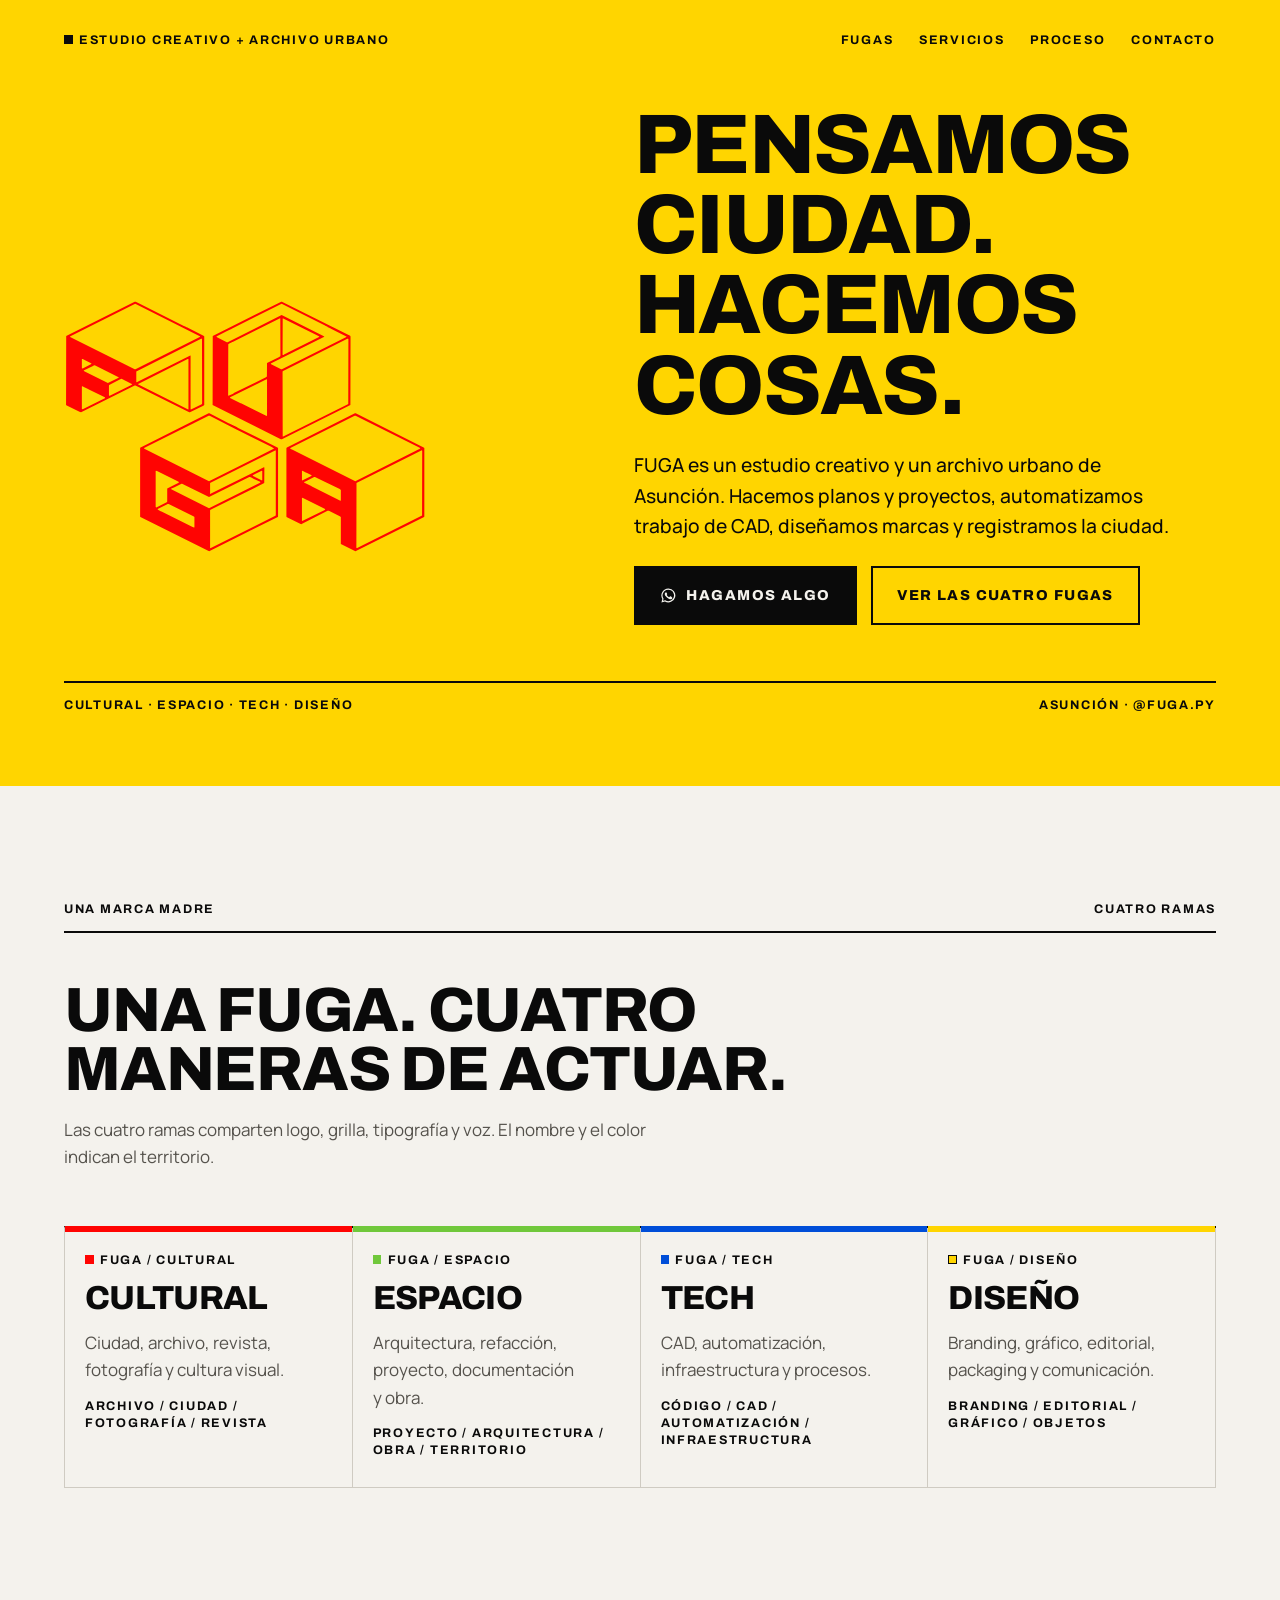
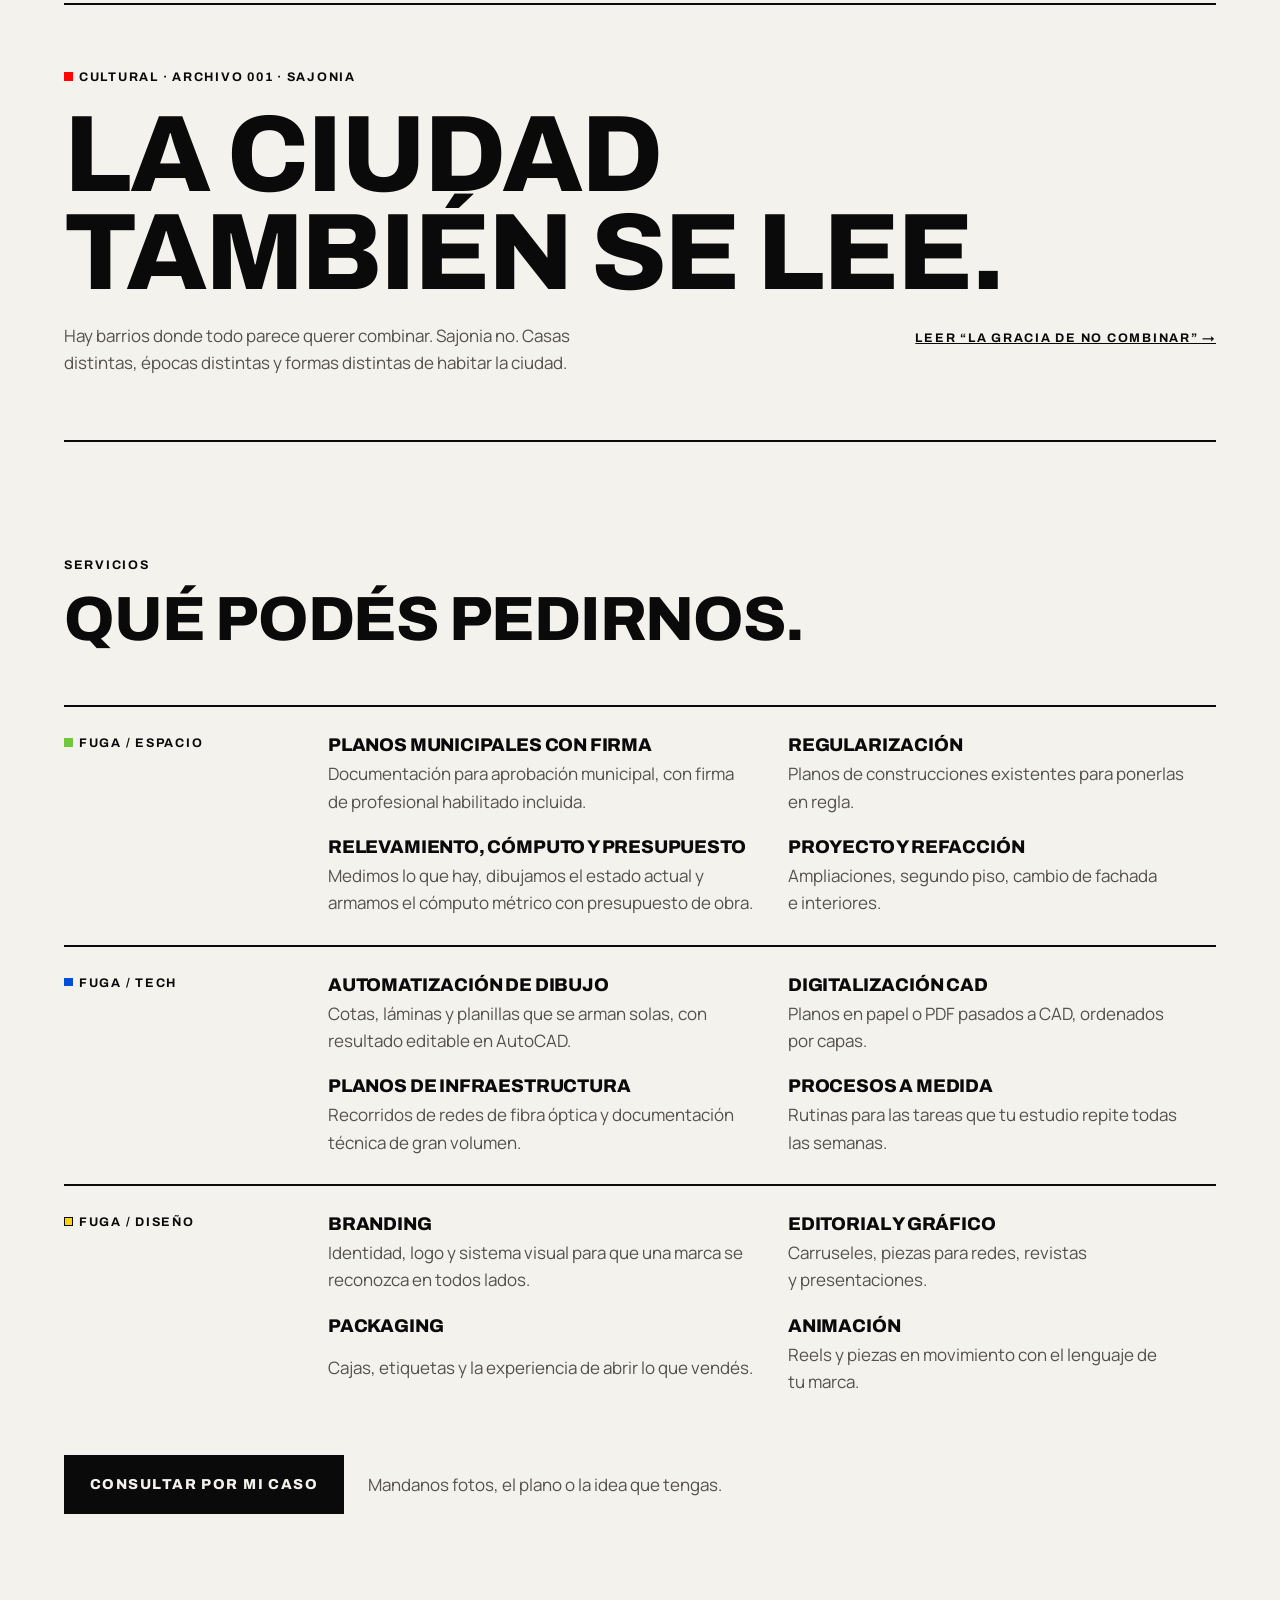
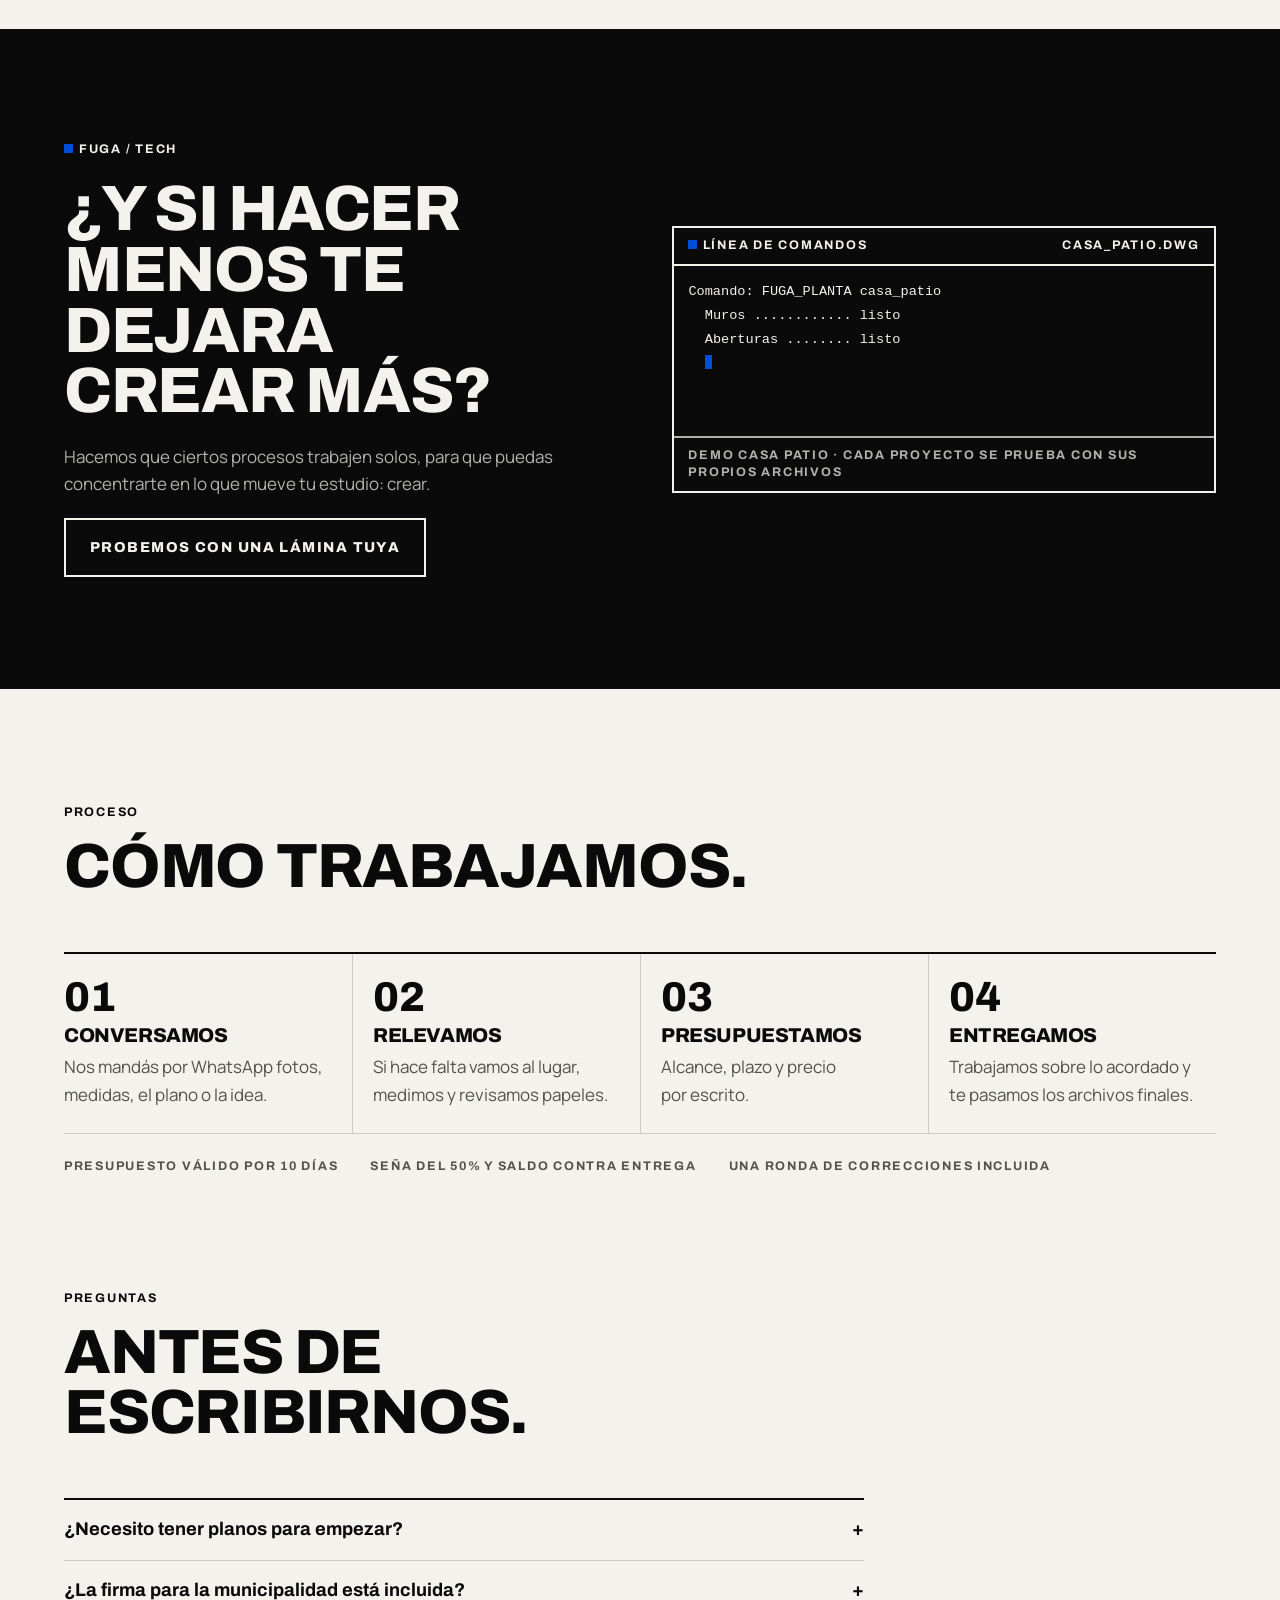
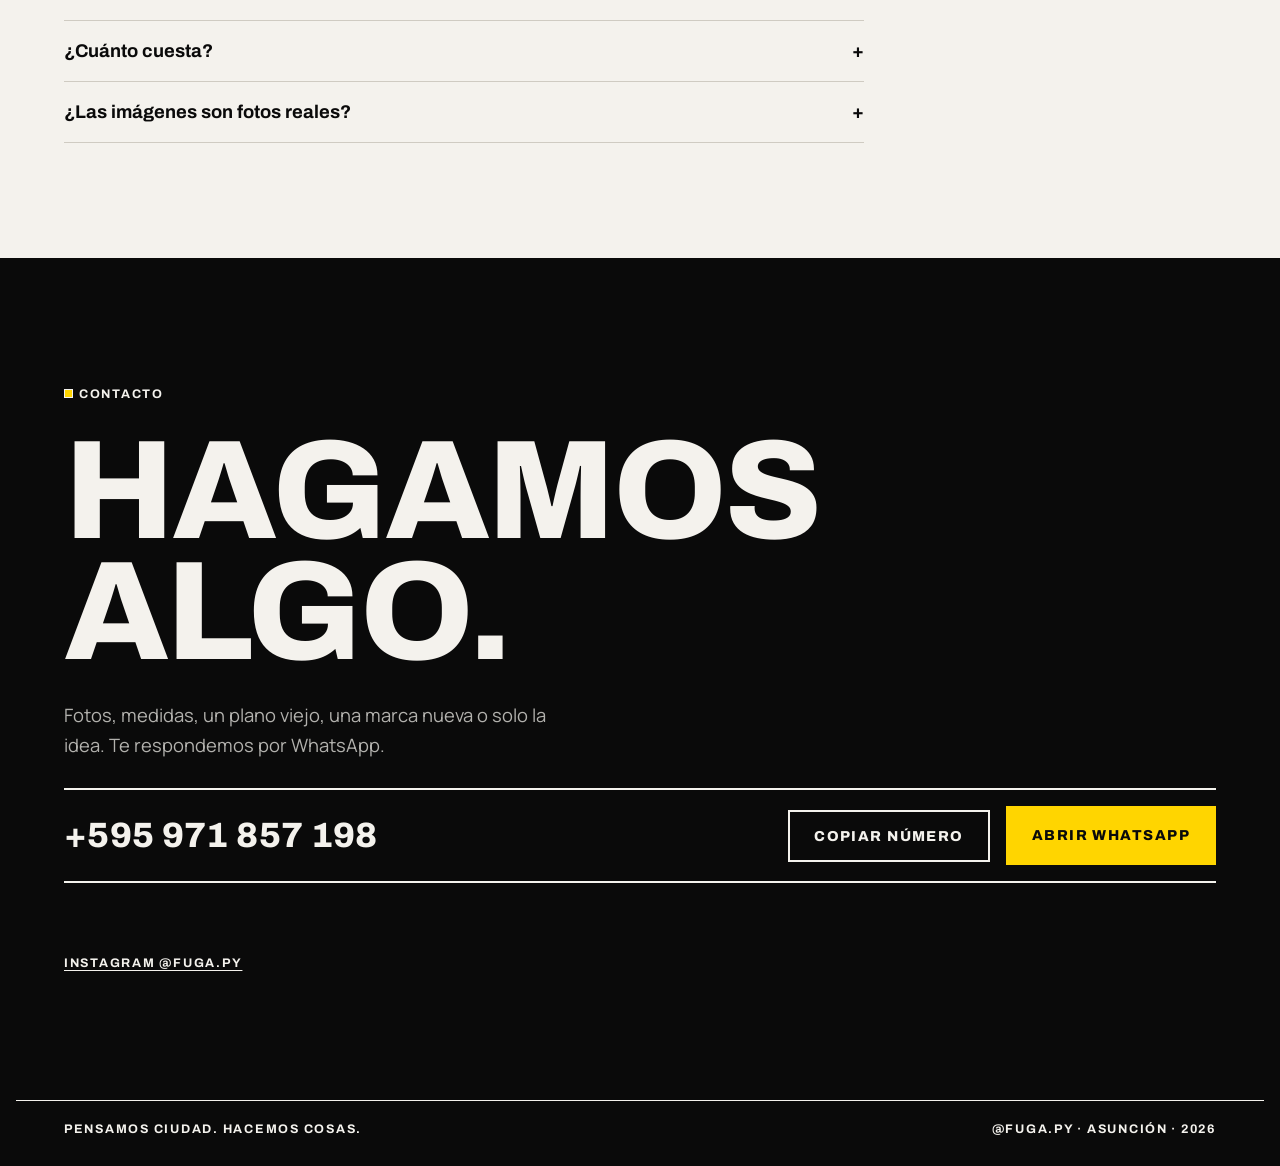
==== index.html @ 74e512c2 "Publicar sitio de FUGA" ====
<!doctype html>
<html lang="es">
<head>
<meta charset="utf-8">
<meta name="viewport" content="width=device-width, initial-scale=1, viewport-fit=cover">
<title>FUGA</title>
<meta name="description" content="FUGA, estudio creativo y archivo urbano de Asunción. Pensamos ciudad. Hacemos cosas.">
<meta name="theme-color" content="#FFD500">
<link rel="preconnect" href="https://fonts.googleapis.com">
<link rel="preconnect" href="https://fonts.gstatic.com" crossorigin>
<link rel="stylesheet" href="https://fonts.googleapis.com/css2?family=Archivo:wght@500;700;800&family=Manrope:wght@400;600;700&display=swap">
<style>
html,body{margin:0}img{max-width:100%}[hidden]{display:none!important}
/* Sistema FUGA (mini manual sep 2026): papel y tinta sostienen la grilla, amarillo firma la marca madre,
   los cuatro colores de rama quedan para códigos, barras y etiquetas chicas. Títulos Archivo ExtraBold, cuerpo Manrope. */
:root {
  --paper: #F4F2ED;
  --ink: #0A0A0A;
  --bg: var(--paper);
  --fg: var(--ink);
  --muted: #55524C;
  --line: #CFCBC2;
  --yellow: #FFD500;   /* firma marca madre */
  --red: #FF0402;      /* CULTURAL */
  --green: #70C83B;    /* ESPACIO */
  --blue: #004ED8;     /* TECH */
  --on-yellow: #0A0A0A;

  --f-title: "Archivo", "Arial Black", "Helvetica Neue", Arial, sans-serif;
  --f-body: "Manrope", system-ui, -apple-system, "Segoe UI", sans-serif;

  --gutter: clamp(1.25rem, 4vw, 3rem);
  --max: 78rem;
}
@media (prefers-color-scheme: dark) {
  :root:not([data-theme="light"]) { --bg: #0A0A0A; --fg: #F4F2ED; --muted: #A9A59D; --line: #2B2A27; color-scheme: dark; }
}
:root[data-theme="dark"] { --bg: #0A0A0A; --fg: #F4F2ED; --muted: #A9A59D; --line: #2B2A27; color-scheme: dark; }

* { box-sizing: border-box; }
html { scroll-behavior: smooth; -webkit-text-size-adjust: 100%; }
@media (prefers-reduced-motion: reduce) { html { scroll-behavior: auto; } }
body {
  background: var(--bg); color: var(--fg);
  font-family: var(--f-body); font-size: 1.0625rem; line-height: 1.6;
  -webkit-font-smoothing: antialiased; touch-action: manipulation;
  -webkit-tap-highlight-color: transparent; overflow-x: hidden;
}
a { color: inherit; }
h1, h2, h3 {
  margin: 0; font-family: var(--f-title); font-weight: 800; text-transform: uppercase;
  letter-spacing: -.02em; line-height: .95; text-wrap: balance;
}
p { margin: 0; text-wrap: pretty; }
:focus-visible { outline: 2px solid currentColor; outline-offset: 3px; }
[id] { scroll-margin-top: 1.5rem; }

.wrap { width: 100%; max-width: var(--max); margin-inline: auto; padding-inline: var(--gutter); }
.label {
  font-family: var(--f-title); font-weight: 700; font-size: .78rem; line-height: 1.35;
  letter-spacing: .14em; text-transform: uppercase;
}
.sq { display: inline-block; width: .7em; height: .7em; margin-right: .5em; vertical-align: .02em; }
.sq--red { background: var(--red); } .sq--green { background: var(--green); }
.sq--blue { background: var(--blue); } .sq--yellow { background: var(--yellow); box-shadow: inset 0 0 0 1px currentColor; }
.sq--ink { background: currentColor; }

.skip { position: absolute; left: var(--gutter); top: -4rem; z-index: 50; background: var(--ink); color: var(--paper); padding: .6rem 1rem; text-decoration: none; }
.skip:focus { top: calc(env(safe-area-inset-top, 0px) + .5rem); }

.btn {
  display: inline-flex; align-items: center; justify-content: center; gap: .6rem;
  font-family: var(--f-title); font-weight: 800; font-size: .9rem; letter-spacing: .1em; text-transform: uppercase;
  text-decoration: none; padding: 1rem 1.5rem; min-height: 3rem; border: 2px solid currentColor; cursor: pointer;
  transition: background-color .15s ease, color .15s ease, border-color .15s ease, transform .15s ease;
}
.btn:active { transform: translateY(1px); }
.btn-ink { background: var(--ink); color: var(--paper); border-color: var(--ink); }
.btn-ink:hover { background: transparent; color: var(--ink); }
.btn-solid { background: var(--fg); color: var(--bg); border-color: var(--fg); }
.btn-solid:hover { background: transparent; color: var(--fg); }
.btn-line { background: transparent; color: inherit; }
.btn-line:hover { background: var(--ink); color: var(--paper); border-color: var(--ink); }
.btn svg { width: 1.05rem; height: 1.05rem; flex: none; }

/* ---------- Portada: firma de marca madre ---------- */
.hero { background: var(--yellow); color: var(--on-yellow); }
.hero .wrap { padding-block: clamp(1.25rem, 3vw, 2rem) clamp(2.5rem, 6vw, 4.5rem); display: grid; gap: clamp(2rem, 5vw, 3.5rem); }
.hero-top { display: flex; justify-content: space-between; align-items: flex-start; gap: 1.5rem; flex-wrap: wrap; }
.hero-top nav ul { display: flex; gap: 1.6rem; list-style: none; margin: 0; padding: 0; flex-wrap: wrap; }
.hero-top nav a { text-decoration: none; }
.hero-top nav a:hover { text-decoration: underline; text-underline-offset: .3em; text-decoration-thickness: 2px; }
.hero-grid { display: grid; grid-template-columns: minmax(0, 1fr) minmax(0, 1.15fr); gap: clamp(2rem, 5vw, 4rem); align-items: end; }
@media (max-width: 820px) { .hero-grid { grid-template-columns: minmax(0, 1fr); } }
.logo { box-sizing: content-box; width: clamp(200px, 32vw, 420px); max-width: calc(100% - 2 * clamp(36px, 5.6vw, 74px)); height: auto; display: block; padding: clamp(36px, 5.6vw, 74px); margin: calc(-1 * clamp(36px, 5.6vw, 74px)) 0 0 calc(-1 * clamp(36px, 5.6vw, 74px)); }
.logo path { fill: var(--red); stroke: var(--red); stroke-width: 0; }
.hero-copy { display: grid; gap: 1.5rem; min-width: 0; }
.hero h1 { font-size: clamp(2.6rem, 6.6vw, 5.6rem); }
.hero .lead { font-size: clamp(1.05rem, 1.5vw, 1.2rem); max-width: 34rem; font-weight: 500; }
.ctas { display: flex; flex-wrap: wrap; gap: .9rem; }
.hero-foot { display: flex; flex-wrap: wrap; justify-content: space-between; gap: .5rem 2rem; border-top: 2px solid var(--on-yellow); padding-top: .9rem; }

@media (prefers-reduced-motion: no-preference) {
  .logo path {
    fill: transparent; stroke-width: 2.4; stroke-dasharray: 1600; stroke-dashoffset: 1600;
    animation: trazo 1.3s cubic-bezier(.6,.1,.3,1) .15s forwards, relleno .45s ease 1.25s forwards;
  }
  .logo path:nth-child(2) { animation-delay: .3s, 1.4s; }
  .logo path:nth-child(3) { animation-delay: .45s, 1.55s; }
  .logo path:nth-child(4) { animation-delay: .6s, 1.7s; }
  @keyframes trazo { to { stroke-dashoffset: 0; } }
  @keyframes relleno { to { fill: var(--red); stroke-width: 0; } }
}

/* ---------- Secciones ---------- */
.section { padding-block: clamp(4rem, 9vw, 7.5rem); }
.head { display: grid; gap: 1rem; margin-bottom: clamp(2rem, 5vw, 3.5rem); max-width: 48rem; }
.head h2 { font-size: clamp(2.1rem, 5vw, 3.9rem); }
.head p { color: var(--muted); max-width: 38rem; }
.cabecera { display: flex; justify-content: space-between; gap: 1rem; flex-wrap: wrap; border-bottom: 2px solid var(--fg); padding-bottom: .8rem; margin-bottom: clamp(2rem, 5vw, 3rem); }

/* Cuatro fugas */
.fugas { display: grid; grid-template-columns: repeat(4, minmax(0, 1fr)); border-top: 2px solid var(--fg); border-left: 1px solid var(--line); }
@media (max-width: 980px) { .fugas { grid-template-columns: repeat(2, minmax(0, 1fr)); } }
@media (max-width: 560px) { .fugas { grid-template-columns: minmax(0, 1fr); } }
.fuga { position: relative; display: grid; gap: .9rem; align-content: start; padding: 1.5rem 1.25rem 1.75rem; border-right: 1px solid var(--line); border-bottom: 1px solid var(--line); min-width: 0; }
.fuga::before { content: ""; position: absolute; left: 0; right: 0; top: -2px; height: 6px; background: var(--c); }
.fuga h3 { font-size: clamp(1.6rem, 2.6vw, 2.1rem); }
.fuga p { color: var(--muted); }
.fuga .tags { color: var(--fg); }
.fuga--cultural { --c: var(--red); } .fuga--espacio { --c: var(--green); }
.fuga--tech { --c: var(--blue); } .fuga--diseno { --c: var(--yellow); }
.fuga a { font-weight: 700; text-underline-offset: .25em; }

/* Frase de archivo */
.frase { border-top: 2px solid var(--fg); border-bottom: 2px solid var(--fg); padding-block: clamp(2.5rem, 6vw, 4rem); display: grid; gap: 1.25rem; }
.frase h2 { font-size: clamp(2.6rem, 8.5vw, 7.5rem); line-height: .9; }
.frase-pie { display: flex; flex-wrap: wrap; justify-content: space-between; gap: .75rem 2rem; align-items: baseline; }
.frase-pie p { color: var(--muted); max-width: 34rem; }

/* Servicios */
.grupo { display: grid; grid-template-columns: minmax(0, 14rem) minmax(0, 1fr); gap: 1rem 2.5rem; padding-block: 1.75rem; border-top: 2px solid var(--fg); }
.grupo:last-of-type { border-bottom: 2px solid var(--fg); }
@media (max-width: 760px) { .grupo { grid-template-columns: minmax(0, 1fr); } }
.grupo ul { list-style: none; margin: 0; padding: 0; display: grid; grid-template-columns: repeat(2, minmax(0, 1fr)); gap: 1.4rem 2rem; }
@media (max-width: 760px) { .grupo ul { grid-template-columns: minmax(0, 1fr); } }
.grupo li { display: grid; gap: .3rem; min-width: 0; }
.grupo h3 { font-size: 1.15rem; letter-spacing: -.01em; line-height: 1.1; }
.grupo li p { color: var(--muted); }
.after { display: flex; flex-wrap: wrap; gap: 1rem 1.5rem; align-items: center; margin-top: 2rem; }
.after p { color: var(--muted); }

/* Bloque invertido (TECH y contacto): tinta sobre papel se invierte */
.invert { background: var(--fg); color: var(--bg); }
.invert .muted { color: color-mix(in srgb, var(--bg) 72%, var(--fg)); }
.tech .wrap { display: grid; grid-template-columns: minmax(0, 1fr) minmax(0, 1fr); gap: clamp(2rem, 5vw, 4rem); align-items: center; padding-block: clamp(4rem, 9vw, 7rem); }
@media (max-width: 860px) { .tech .wrap { grid-template-columns: minmax(0, 1fr); } }
.tech-copy { display: grid; gap: 1.3rem; min-width: 0; }
.tech h2 { font-size: clamp(2.2rem, 5vw, 4rem); }
.tech .btn-line:hover { background: var(--bg); color: var(--fg); border-color: var(--bg); }
.consola { border: 2px solid currentColor; font-family: ui-monospace, "Cascadia Mono", Consolas, Menlo, monospace; font-size: .85rem; line-height: 1.75; min-width: 0; }
.consola-bar { display: flex; justify-content: space-between; gap: 1rem; padding: .6rem .9rem; border-bottom: 2px solid currentColor; }
.consola-bar .sq { margin-right: .45em; }
.consola pre { margin: 0; padding: .9rem .9rem 1.2rem; font: inherit; white-space: pre-wrap; word-break: break-word; min-height: 12.5em; }
.consola .sel { background: var(--blue); color: #FFFFFF; padding-inline: .2em; }
.consola .nota { padding: .6rem .9rem; border-top: 2px solid currentColor; }
.cursor { display: inline-block; width: .55em; height: 1.05em; background: var(--blue); vertical-align: -.18em; animation: parpadeo 1s steps(1) infinite; }
@keyframes parpadeo { 50% { opacity: 0; } }
@media (prefers-reduced-motion: reduce) { .cursor { animation: none; } }

/* Proceso */
.pasos { list-style: none; margin: 0; padding: 0; display: grid; grid-template-columns: repeat(4, minmax(0, 1fr)); border-top: 2px solid var(--fg); }
@media (max-width: 860px) { .pasos { grid-template-columns: minmax(0, 1fr); } }
.paso { display: grid; gap: .5rem; align-content: start; padding: 1.4rem 1.25rem 1.6rem 0; min-width: 0; border-bottom: 1px solid var(--line); }
@media (min-width: 861px) { .paso + .paso { padding-left: 1.25rem; border-left: 1px solid var(--line); } }
.paso .num { font-family: var(--f-title); font-weight: 800; font-size: 2.6rem; line-height: 1; font-variant-numeric: tabular-nums; }
.paso h3 { font-size: 1.25rem; }
.paso p { color: var(--muted); }
.condiciones { display: flex; flex-wrap: wrap; gap: .6rem 2rem; margin-top: 1.5rem; color: var(--muted); }

/* Preguntas */
.faq { display: grid; max-width: 50rem; border-top: 2px solid var(--fg); }
.faq details { border-bottom: 1px solid var(--line); }
.faq summary {
  list-style: none; cursor: pointer; display: flex; justify-content: space-between; gap: 1rem; align-items: baseline;
  padding-block: 1.15rem; font-family: var(--f-title); font-weight: 700; font-size: 1.15rem; line-height: 1.25;
}
.faq summary::-webkit-details-marker { display: none; }
.faq summary::after { content: "+"; font-weight: 800; transition: transform .15s ease; }
.faq details[open] summary::after { transform: rotate(45deg); }
.faq details p { color: var(--muted); padding-bottom: 1.25rem; max-width: 42rem; }

/* Contacto */
.contacto .wrap { display: grid; gap: 1.75rem; padding-block: clamp(4.5rem, 10vw, 8rem); }
.contacto h2 { font-size: clamp(3.2rem, 11vw, 9rem); line-height: .86; }
.contacto .lead { max-width: 32rem; font-size: 1.15rem; }
.numero { display: flex; flex-wrap: wrap; align-items: center; gap: 1rem; border-top: 2px solid currentColor; border-bottom: 2px solid currentColor; padding-block: 1rem; }
.numero output { font-family: var(--f-title); font-weight: 800; font-size: clamp(1.4rem, 3.6vw, 2.2rem); letter-spacing: .01em; margin-right: auto; user-select: all; -webkit-user-select: all; font-variant-numeric: tabular-nums; }
.contacto .btn-line:hover { background: var(--bg); color: var(--fg); border-color: var(--bg); }
.btn-yellow { background: var(--yellow); color: var(--ink); border-color: var(--yellow); }
.btn-yellow:hover { background: var(--bg); color: var(--fg); border-color: var(--bg); }
.contacto-links { display: flex; flex-wrap: wrap; gap: .5rem 2rem; }
.contacto-links a { text-underline-offset: .25em; }
.copiado { min-height: 1.3em; }

footer .wrap { display: flex; flex-wrap: wrap; justify-content: space-between; gap: .5rem 2rem; padding-block: 1.25rem 1.75rem; border-top: 1px solid currentColor; }
footer { background: var(--fg); color: var(--bg); }

/* Movimiento ligado al scroll, solo donde existe */
@supports (animation-timeline: view()) {
  @media (prefers-reduced-motion: no-preference) {
    .fuga::before { transform-origin: left center; animation: barra linear both; animation-timeline: view(); animation-range: entry 20% cover 40%; }
    @keyframes barra { from { transform: scaleX(.15); } to { transform: scaleX(1); } }
  }
}
</style>
<!-- Metricool -->
<script>function loadScript(a){var b=document.getElementsByTagName("head")[0],c=document.createElement("script");c.type="text/javascript",c.src="https://tracker.metricool.com/resources/be.js",c.onreadystatechange=a,c.onload=a,b.appendChild(c)}loadScript(function(){beTracker.t({hash:"297fc79aa0368515f846dc2a5093c358"})});</script>
</head>
<body>
<a class="skip" href="#main">Saltar al contenido</a>

<header class="hero">
  <div class="wrap">
    <div class="hero-top">
      <span class="label"><span class="sq sq--ink"></span>Estudio creativo + archivo urbano</span>
      <nav aria-label="Secciones">
        <ul class="label">
          <li><a href="#fugas">Fugas</a></li>
          <li><a href="#servicios">Servicios</a></li>
          <li><a href="#proceso">Proceso</a></li>
          <li><a href="#contacto">Contacto</a></li>
        </ul>
      </nav>
    </div>
    <div class="hero-grid">
      <svg class="logo" viewBox="198 326 683 478" role="img" aria-label="FUGA">
        <path fill-rule="evenodd" d="M202.75 394.50 L202.50 524.25 L203.75 525.50 L228.75 537.75 L230.75 538.00 L331.75 487.75 L333.25 487.75 L434.50 538.00 L435.75 538.00 L461.00 525.75 L462.75 524.25 L462.75 395.50 L462.25 394.25 L430.00 378.00 L429.25 378.00 L426.00 376.00 L425.25 376.00 L333.75 330.00 L331.75 329.75 Z M232.25 489.50 L233.75 489.00 L236.50 490.75 L237.25 490.75 L238.50 491.75 L239.25 491.75 L240.50 492.75 L241.25 492.75 L242.50 493.75 L243.25 493.75 L244.50 494.75 L275.50 510.00 L276.00 511.00 L275.50 511.75 L234.75 532.00 L232.75 532.50 L232.25 532.00 Z M327.25 485.25 L325.50 486.75 L284.75 507.00 L284.00 507.00 L283.25 506.25 L283.25 487.75 L283.75 486.50 L304.50 475.75 L307.00 474.75 Z M235.50 459.25 L253.25 450.75 L254.50 449.75 L256.50 449.50 L300.50 471.75 L301.25 471.75 L301.75 472.50 L300.50 473.75 L281.25 483.00 L236.75 460.75 Z M232.25 455.25 L232.25 438.25 L232.75 437.75 L233.75 437.75 L250.50 446.25 L249.25 447.75 L233.75 455.75 Z M433.00 438.25 L433.00 532.25 L432.50 532.75 L337.75 485.50 L338.25 484.75 L431.50 437.75 L432.25 437.50 Z M458.50 399.75 L458.75 521.25 L458.00 522.75 L437.75 532.75 L437.00 532.50 L437.00 431.50 L436.50 431.00 L335.50 481.50 L334.75 481.00 L334.75 461.25 L456.75 399.75 Z M209.75 395.25 L332.75 333.75 L449.75 392.75 L454.50 394.75 L455.00 395.75 L454.25 396.50 L333.25 457.00 L331.75 457.00 L211.00 396.75 Z"/>
        <path fill-rule="evenodd" d="M607.75 329.75 L478.75 394.25 L478.50 524.50 L607.00 588.75 L609.00 589.00 L738.00 524.50 L738.25 395.50 L737.50 394.00 L609.00 329.75 Z M581.00 476.50 L581.00 544.25 L580.25 545.00 L532.00 521.00 L531.25 521.00 L512.25 511.50 L511.25 510.50 L511.50 510.00 L580.00 475.75 Z M733.75 399.50 L734.25 400.50 L734.00 522.00 L733.25 522.75 L611.50 583.50 L610.50 583.50 L610.25 461.25 L611.25 460.25 L732.25 399.75 Z M610.25 429.75 L610.50 361.25 L611.50 361.25 L679.75 395.25 L678.00 397.00 L619.50 426.00 L618.25 427.00 L617.50 427.00 L616.25 428.00 L615.50 428.00 L614.25 429.00 L613.50 429.00 L612.25 430.00 L610.75 430.25 Z M606.00 361.25 L606.25 432.25 L604.00 434.00 L581.00 445.50 L580.75 470.75 L579.00 472.00 L518.50 502.00 L517.25 503.00 L508.25 507.00 L507.75 506.50 L508.00 410.00 L511.50 407.75 L512.25 407.75 L513.50 406.75 L514.25 406.75 L515.50 405.75 L516.25 405.75 L605.50 361.00 Z M485.50 395.25 L508.50 383.75 L509.25 383.75 L510.50 382.75 L511.25 382.75 L512.50 381.75 L513.25 381.75 L514.50 380.75 L608.50 333.75 L690.25 374.75 L691.50 375.75 L692.25 375.75 L693.50 376.75 L694.25 376.75 L695.50 377.75 L696.25 377.75 L697.50 378.75 L698.25 378.75 L699.50 379.75 L700.25 379.75 L701.50 380.75 L729.50 394.75 L730.25 394.75 L730.75 395.50 L729.50 396.75 L609.00 457.00 L607.50 457.00 L588.75 447.50 L588.00 446.25 L688.00 396.50 L689.00 395.25 L608.50 355.00 L506.75 406.00 L505.25 406.00 L486.75 396.75 Z"/>
        <path fill-rule="evenodd" d="M471.00 540.00 L342.00 605.00 L342.00 734.75 L342.50 735.50 L472.00 799.75 L601.25 735.25 L601.75 734.25 L601.75 605.50 L600.50 604.25 L527.50 568.00 L526.25 567.00 L525.50 567.00 L524.25 566.00 L523.50 566.00 L522.25 565.00 L521.50 565.00 L520.25 564.00 L519.50 564.00 L518.25 563.00 L517.50 563.00 L516.25 562.00 L515.50 562.00 L514.25 561.00 L513.50 561.00 L512.25 560.00 L511.50 560.00 L510.25 559.00 L509.50 559.00 L472.50 540.00 Z M374.75 721.25 L376.00 720.00 L394.00 710.75 L395.75 710.75 L443.25 734.50 L444.25 735.50 L444.25 754.50 L443.75 755.25 L441.75 754.75 L382.25 725.00 L381.50 725.00 Z M568.50 669.75 L568.00 670.75 L471.75 718.75 L401.50 683.75 L400.25 682.50 L400.75 681.75 L405.75 679.75 L420.00 672.50 L421.00 672.50 L471.75 697.75 L547.50 659.75 L549.00 659.75 L553.25 661.75 L554.50 662.75 L568.00 669.00 Z M371.75 648.25 L373.75 648.75 L414.50 669.00 L415.00 669.75 L414.50 670.75 L393.00 681.50 L393.00 706.50 L392.00 707.50 L372.50 717.25 L371.25 716.25 L371.25 648.75 Z M572.00 648.50 L572.00 665.75 L571.50 666.50 L553.75 657.50 L555.00 656.00 L571.00 648.00 Z M597.50 610.00 L597.50 732.25 L596.75 733.00 L474.25 794.00 L473.75 793.50 L473.75 722.50 L474.50 721.75 L575.75 671.50 L576.00 642.00 L575.00 641.75 L475.50 691.25 L474.75 692.00 L473.75 691.50 L473.75 671.50 L474.50 670.75 L596.25 610.00 Z M349.00 606.50 L350.25 605.00 L471.00 544.50 L473.00 544.75 L521.50 569.50 L589.00 603.00 L594.25 606.25 L593.50 607.00 L471.75 667.75 Z"/>
        <path fill-rule="evenodd" d="M746.50 540.00 L618.50 604.25 L617.50 605.25 L617.50 734.75 L618.50 735.75 L645.25 748.75 L695.00 723.75 L697.50 723.75 L718.00 734.00 L720.00 735.50 L720.00 786.00 L747.50 799.75 L876.75 735.25 L877.25 734.25 L877.25 605.50 L876.00 604.25 L748.00 540.00 Z M646.75 699.50 L647.75 699.00 L689.50 720.00 L690.75 721.50 L647.25 743.00 L646.75 742.50 Z M650.50 669.75 L651.50 668.75 L652.25 668.75 L669.75 659.75 L671.25 659.75 L684.75 666.75 L718.00 682.75 L720.00 684.50 L720.00 704.25 L719.00 704.75 L665.50 678.00 L664.25 677.00 L651.50 671.00 Z M646.75 648.50 L647.75 648.00 L654.75 651.75 L655.50 651.75 L664.00 656.00 L665.25 657.50 L647.25 666.50 L646.75 665.50 Z M872.50 609.75 L873.25 610.50 L873.00 732.50 L750.75 793.75 L749.75 793.75 L749.25 793.25 L749.50 671.50 L750.25 670.75 Z M624.50 606.25 L625.75 605.00 L746.00 544.75 L747.75 544.50 L868.50 605.00 L869.75 606.50 L747.25 667.75 L632.75 610.75 L630.00 609.00 L624.75 606.75 Z"/>
      </svg>
      <div class="hero-copy">
        <h1>Pensamos ciudad. Hacemos cosas.</h1>
        <p class="lead">FUGA es un estudio creativo y un archivo urbano de Asunción. Hacemos planos y proyectos, automatizamos trabajo de CAD, diseñamos marcas y registramos la ciudad.</p>
        <div class="ctas">
          <a class="btn btn-ink" href="https://wa.me/595971857198?text=Hola%2C%20vi%20la%20web%20de%20FUGA.%20Les%20cuento%20lo%20que%20necesito%3A%20" target="_blank" rel="noopener">
            <svg viewBox="0 0 24 24" aria-hidden="true" fill="currentColor"><path d="M12 2a10 10 0 0 0-8.6 15.1L2 22l5-1.3A10 10 0 1 0 12 2Zm0 18.2c-1.6 0-3.1-.4-4.4-1.2l-.3-.2-3 .8.8-2.9-.2-.3A8.2 8.2 0 1 1 12 20.2Zm4.5-6.1c-.2-.1-1.5-.7-1.7-.8-.2-.1-.4-.1-.6.1l-.8 1c-.1.2-.3.2-.5.1a6.7 6.7 0 0 1-3.3-2.9c-.2-.4.2-.4.7-1.3.1-.2 0-.3 0-.4l-.8-1.8c-.2-.5-.4-.4-.6-.4h-.5a1 1 0 0 0-.7.3 3 3 0 0 0-.9 2.2 5.2 5.2 0 0 0 1.1 2.7 11.9 11.9 0 0 0 4.6 4c1.7.7 2.4.8 3.2.7.5-.1 1.5-.6 1.8-1.2.2-.6.2-1.1.1-1.2l-.5-.2Z"/></svg>
            Hagamos algo
          </a>
          <a class="btn btn-line" href="#fugas">Ver las cuatro fugas</a>
        </div>
      </div>
    </div>
    <div class="hero-foot label">
      <span>Cultural · Espacio · Tech · Diseño</span>
      <span translate="no">Asunción · @fuga.py</span>
    </div>
  </div>
</header>

<main id="main">

  <section class="section" id="fugas" aria-labelledby="fugas-titulo">
    <div class="wrap">
      <div class="cabecera label"><span>Una marca madre</span><span>Cuatro ramas</span></div>
      <div class="head">
        <h2 id="fugas-titulo">Una FUGA. Cuatro maneras de actuar.</h2>
        <p>Las cuatro ramas comparten logo, grilla, tipografía y voz. El nombre y el color indican el territorio.</p>
      </div>
      <div class="fugas">
        <article class="fuga fuga--cultural">
          <span class="label"><span class="sq sq--red"></span>FUGA / Cultural</span>
          <h3>Cultural</h3>
          <p>Ciudad, archivo, revista, fotografía y cultura visual.</p>
          <p class="label tags">Archivo / ciudad / fotografía / revista</p>
        </article>
        <article class="fuga fuga--espacio">
          <span class="label"><span class="sq sq--green"></span>FUGA / Espacio</span>
          <h3>Espacio</h3>
          <p>Arquitectura, refacción, proyecto, documentación y obra.</p>
          <p class="label tags">Proyecto / arquitectura / obra / territorio</p>
        </article>
        <article class="fuga fuga--tech">
          <span class="label"><span class="sq sq--blue"></span>FUGA / Tech</span>
          <h3>Tech</h3>
          <p>CAD, automatización, infraestructura y procesos.</p>
          <p class="label tags">Código / CAD / automatización / infraestructura</p>
        </article>
        <article class="fuga fuga--diseno">
          <span class="label"><span class="sq sq--yellow"></span>FUGA / Diseño</span>
          <h3>Diseño</h3>
          <p>Branding, gráfico, editorial, packaging y comunicación.</p>
          <p class="label tags">Branding / editorial / gráfico / objetos</p>
        </article>
      </div>
    </div>
  </section>

  <section class="section" aria-labelledby="frase-titulo" style="padding-top:0">
    <div class="wrap">
      <div class="frase">
        <span class="label"><span class="sq sq--red"></span>Cultural · Archivo 001 · Sajonia</span>
        <h2 id="frase-titulo">La ciudad también se lee.</h2>
        <div class="frase-pie">
          <p>Hay barrios donde todo parece querer combinar. Sajonia no. Casas distintas, épocas distintas y formas distintas de habitar la ciudad.</p>
          <a class="label" href="https://www.instagram.com/fuga.py/p/Ddm16hVieO5/" target="_blank" rel="noopener">Leer “La gracia de no combinar” →</a>
        </div>
      </div>
    </div>
  </section>

  <section class="section" id="servicios" aria-labelledby="servicios-titulo" style="padding-top:0">
    <div class="wrap">
      <div class="head">
        <span class="label">Servicios</span>
        <h2 id="servicios-titulo">Qué podés pedirnos.</h2>
      </div>

      <div class="grupo">
        <span class="label"><span class="sq sq--green"></span>FUGA / Espacio</span>
        <ul>
          <li><h3>Planos municipales con firma</h3><p>Documentación para aprobación municipal, con firma de profesional habilitado incluida.</p></li>
          <li><h3>Regularización</h3><p>Planos de construcciones existentes para ponerlas en regla.</p></li>
          <li><h3>Relevamiento, cómputo y presupuesto</h3><p>Medimos lo que hay, dibujamos el estado actual y armamos el cómputo métrico con presupuesto de obra.</p></li>
          <li><h3>Proyecto y refacción</h3><p>Ampliaciones, segundo piso, cambio de fachada e interiores.</p></li>
        </ul>
      </div>

      <div class="grupo">
        <span class="label"><span class="sq sq--blue"></span>FUGA / Tech</span>
        <ul>
          <li><h3>Automatización de dibujo</h3><p>Cotas, láminas y planillas que se arman solas, con resultado editable en AutoCAD.</p></li>
          <li><h3>Digitalización CAD</h3><p>Planos en papel o PDF pasados a CAD, ordenados por capas.</p></li>
          <li><h3>Planos de infraestructura</h3><p>Recorridos de redes de fibra óptica y documentación técnica de gran volumen.</p></li>
          <li><h3>Procesos a medida</h3><p>Rutinas para las tareas que tu estudio repite todas las semanas.</p></li>
        </ul>
      </div>

      <div class="grupo">
        <span class="label"><span class="sq sq--yellow"></span>FUGA / Diseño</span>
        <ul>
          <li><h3>Branding</h3><p>Identidad, logo y sistema visual para que una marca se reconozca en todos lados.</p></li>
          <li><h3>Editorial y gráfico</h3><p>Carruseles, piezas para redes, revistas y presentaciones.</p></li>
          <li><h3>Packaging</h3><p>Cajas, etiquetas y la experiencia de abrir lo que vendés.</p></li>
          <li><h3>Animación</h3><p>Reels y piezas en movimiento con el lenguaje de tu marca.</p></li>
        </ul>
      </div>

      <div class="after">
        <a class="btn btn-solid" href="https://wa.me/595971857198?text=Hola%2C%20vi%20los%20servicios%20de%20FUGA.%20Quiero%20consultar%20por%20" target="_blank" rel="noopener">Consultar por mi caso</a>
        <p>Mandanos fotos, el plano o la idea que tengas.</p>
      </div>
    </div>
  </section>

  <section class="tech invert" aria-labelledby="tech-titulo">
    <div class="wrap">
      <div class="tech-copy">
        <span class="label"><span class="sq sq--blue"></span>FUGA / Tech</span>
        <h2 id="tech-titulo">¿Y si hacer menos te dejara crear más?</h2>
        <p class="muted">Hacemos que ciertos procesos trabajen solos, para que puedas concentrarte en lo que mueve tu estudio: crear.</p>
        <div class="ctas">
          <a class="btn btn-line" href="https://wa.me/595971857198?text=Hola%2C%20vi%20FUGA%20Tech.%20Quiero%20probar%20la%20automatizaci%C3%B3n%20con%20un%20plano%20de%20mi%20estudio." target="_blank" rel="noopener">Probemos con una lámina tuya</a>
        </div>
      </div>
      <div class="consola" role="img" aria-label="Línea de comandos de CAD generando la planta de la demo Casa Patio">
        <div class="consola-bar label"><span><span class="sq sq--blue"></span>Línea de comandos</span><span>casa_patio.dwg</span></div>
<pre id="consola-texto">Comando: FUGA_PLANTA casa_patio
  Muros ............ listo
  Aberturas ........ listo
  Equipamiento ..... listo
  Cotas ............ listo
Comando: <span class="sel">LÁMINAS</span>
  Resultado editable en AutoCAD</pre>
        <p class="nota label muted">Demo Casa Patio · cada proyecto se prueba con sus propios archivos</p>
      </div>
    </div>
  </section>

  <section class="section" id="proceso" aria-labelledby="proceso-titulo">
    <div class="wrap">
      <div class="head">
        <span class="label">Proceso</span>
        <h2 id="proceso-titulo">Cómo trabajamos.</h2>
      </div>
      <ol class="pasos">
        <li class="paso"><span class="num">01</span><h3>Conversamos</h3><p>Nos mandás por WhatsApp fotos, medidas, el plano o la idea.</p></li>
        <li class="paso"><span class="num">02</span><h3>Relevamos</h3><p>Si hace falta vamos al lugar, medimos y revisamos papeles.</p></li>
        <li class="paso"><span class="num">03</span><h3>Presupuestamos</h3><p>Alcance, plazo y precio por escrito.</p></li>
        <li class="paso"><span class="num">04</span><h3>Entregamos</h3><p>Trabajamos sobre lo acordado y te pasamos los archivos finales.</p></li>
      </ol>
      <p class="condiciones label">
        <span>Presupuesto válido por 10 días</span>
        <span>Seña del 50% y saldo contra entrega</span>
        <span>Una ronda de correcciones incluida</span>
      </p>
    </div>
  </section>

  <section class="section" id="preguntas" aria-labelledby="preguntas-titulo" style="padding-top:0">
    <div class="wrap">
      <div class="head">
        <span class="label">Preguntas</span>
        <h2 id="preguntas-titulo">Antes de escribirnos.</h2>
      </div>
      <div class="faq">
        <details><summary>¿Necesito tener planos para empezar?</summary><p>No. Si no tenés planos, hacemos el relevamiento y dibujamos el estado actual.</p></details>
        <details><summary>¿La firma para la municipalidad está incluida?</summary><p>Sí. En la documentación municipal va incluida la firma de profesional habilitado.</p></details>
        <details><summary>¿Cuánto cuesta?</summary><p>Depende del alcance y del tamaño. Con fotos y medidas te pasamos un presupuesto por escrito.</p></details>
        <details><summary>¿Las imágenes son fotos reales?</summary><p>Cada imagen dice si es obra construida, proyecto en proceso o ejercicio conceptual. Lo generado o retocado con IA nunca se presenta como foto de obra.</p></details>
      </div>
    </div>
  </section>

  <section class="contacto invert" id="contacto" aria-labelledby="contacto-titulo">
    <div class="wrap">
      <span class="label"><span class="sq sq--yellow"></span>Contacto</span>
      <h2 id="contacto-titulo">Hagamos algo.</h2>
      <p class="lead muted">Fotos, medidas, un plano viejo, una marca nueva o solo la idea. Te respondemos por WhatsApp.</p>
      <div class="numero">
        <output id="numero" translate="no">+595 971 857 198</output>
        <button class="btn btn-line" type="button" id="copiar">Copiar número</button>
        <a class="btn btn-yellow" href="https://wa.me/595971857198?text=Hola%2C%20vi%20la%20web%20de%20FUGA.%20Les%20cuento%20lo%20que%20necesito%3A%20" target="_blank" rel="noopener">Abrir WhatsApp</a>
      </div>
      <p class="label copiado" id="copiado" aria-live="polite"></p>
      <div class="contacto-links label">
        <a href="https://www.instagram.com/fuga.py/" target="_blank" rel="noopener" translate="no">Instagram @fuga.py</a>
      </div>
    </div>
  </section>
</main>

<footer>
  <div class="wrap label">
    <span>Pensamos ciudad. Hacemos cosas.</span>
    <span translate="no">@fuga.py · Asunción · <span id="anio">2026</span></span>
  </div>
</footer>

<script>
(function () {
  var reduce = window.matchMedia('(prefers-reduced-motion: reduce)');

  // Consola: escribe como en la línea de comandos cuando aparece
  var consola = document.getElementById('consola-texto');
  function typeConsole(pre) {
    var html = pre.innerHTML, tmp = document.createElement('div');
    tmp.innerHTML = html;
    var plain = tmp.textContent, i = 0;
    var cur = document.createElement('span'); cur.className = 'cursor';
    pre.textContent = '';
    (function tick() {
      i += 2;
      pre.textContent = plain.slice(0, i); pre.appendChild(cur);
      if (i < plain.length) setTimeout(tick, 20);
      else { pre.innerHTML = html; pre.appendChild(cur); }
    })();
  }
  if (consola && 'IntersectionObserver' in window && !reduce.matches) {
    var io = new IntersectionObserver(function (es) {
      if (es[0].isIntersecting) { io.disconnect(); typeConsole(consola); }
    }, { threshold: 0.6 });
    io.observe(consola);
  }

  // Copiar número
  var btn = document.getElementById('copiar'), out = document.getElementById('numero'), msg = document.getElementById('copiado');
  if (btn && out) btn.addEventListener('click', function () {
    var txt = out.textContent.trim();
    function fallback() {
      var r = document.createRange(); r.selectNodeContents(out);
      var s = window.getSelection(); s.removeAllRanges(); s.addRange(r);
      msg.textContent = 'Número seleccionado. Copialo con tu teclado.';
    }
    try { navigator.clipboard.writeText(txt).then(function () { msg.textContent = 'Número copiado.'; }, fallback); }
    catch (e) { fallback(); }
  });

  var y = document.getElementById('anio'); if (y) y.textContent = new Date().getFullYear();
})();
</script>
</body>
</html>
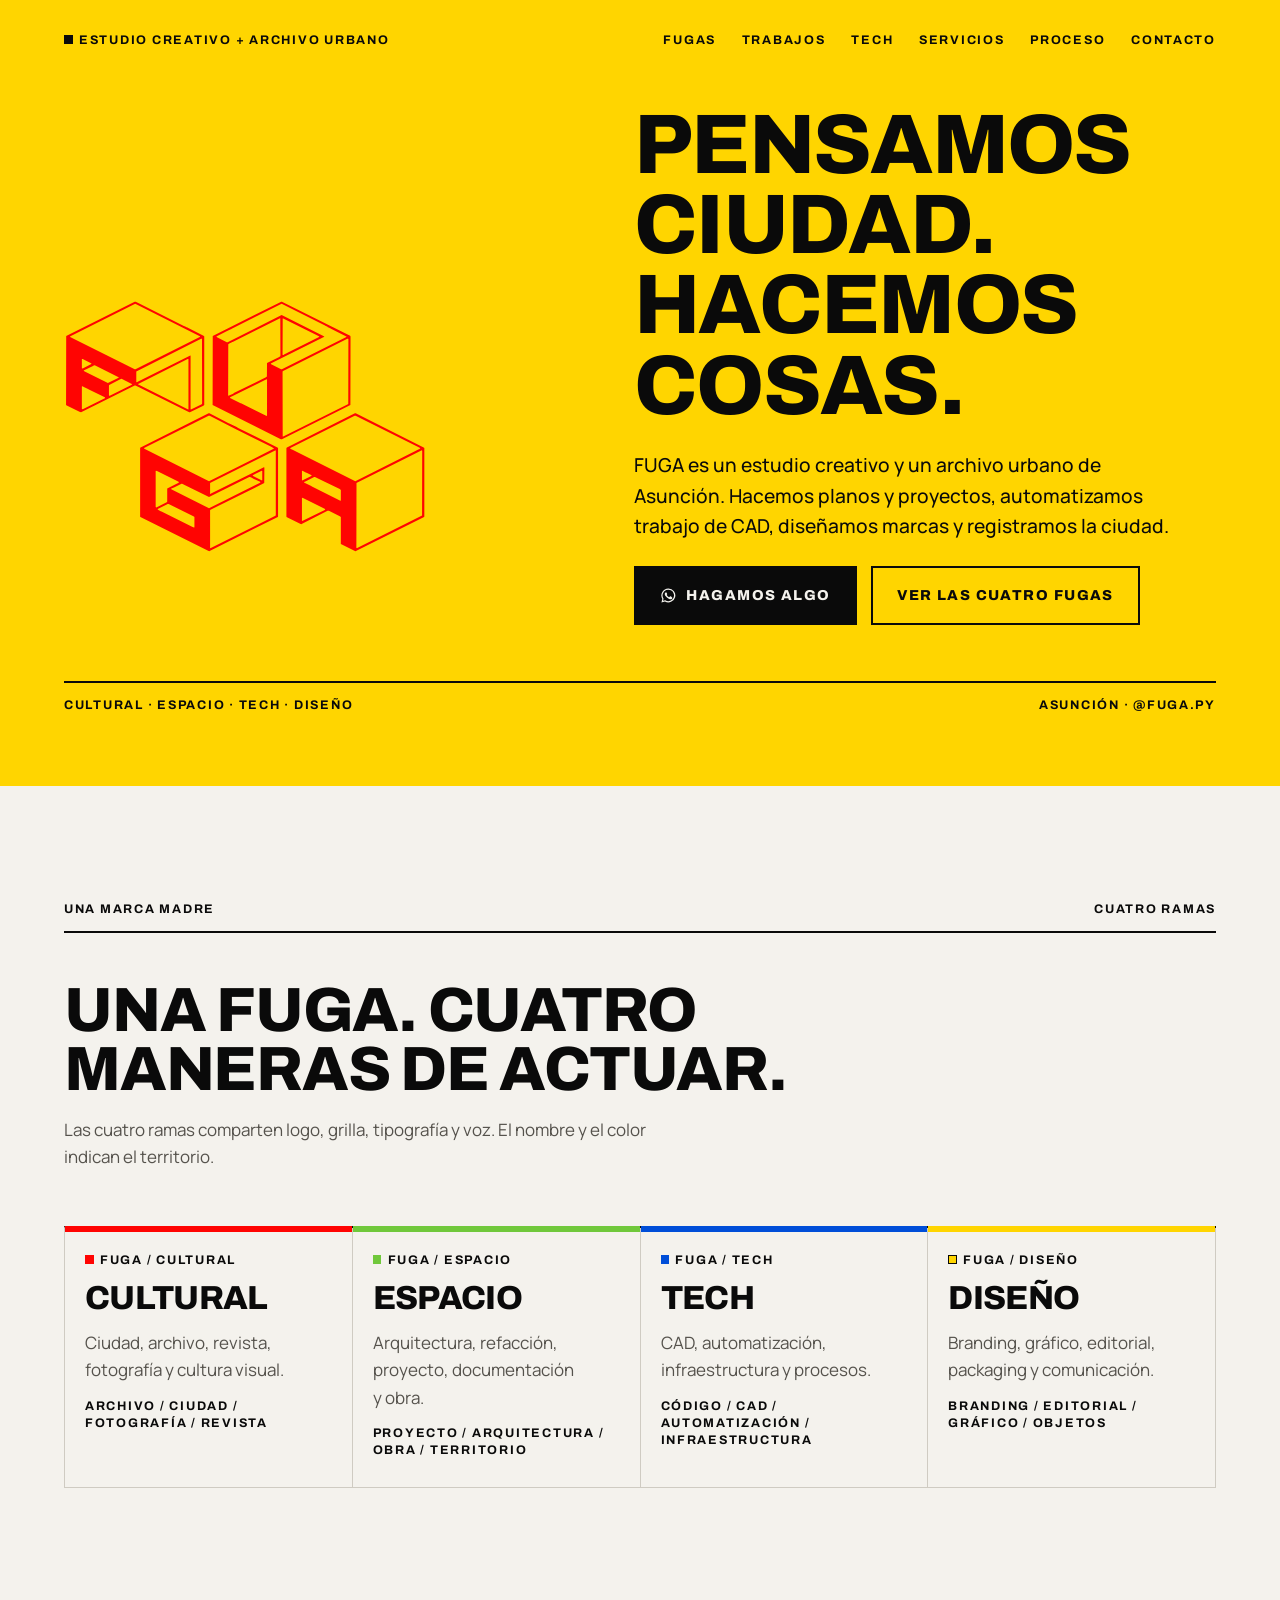
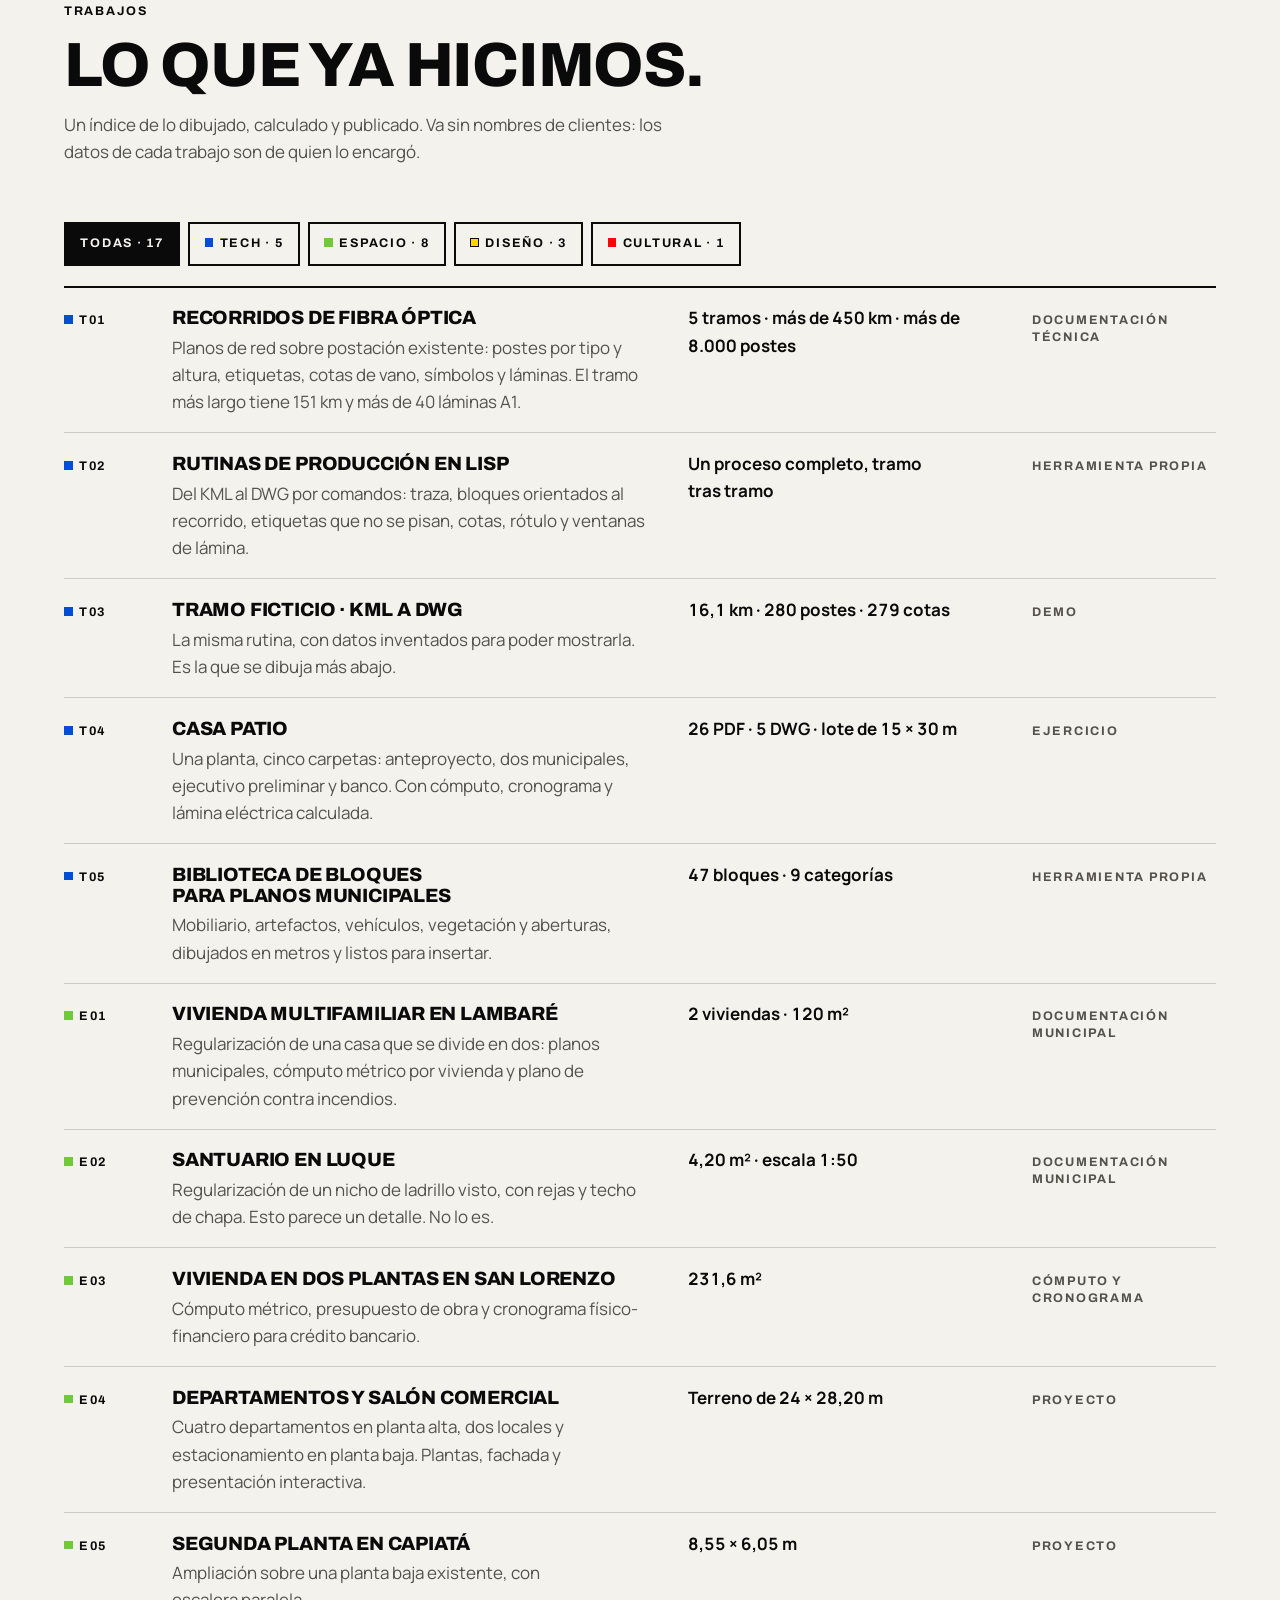
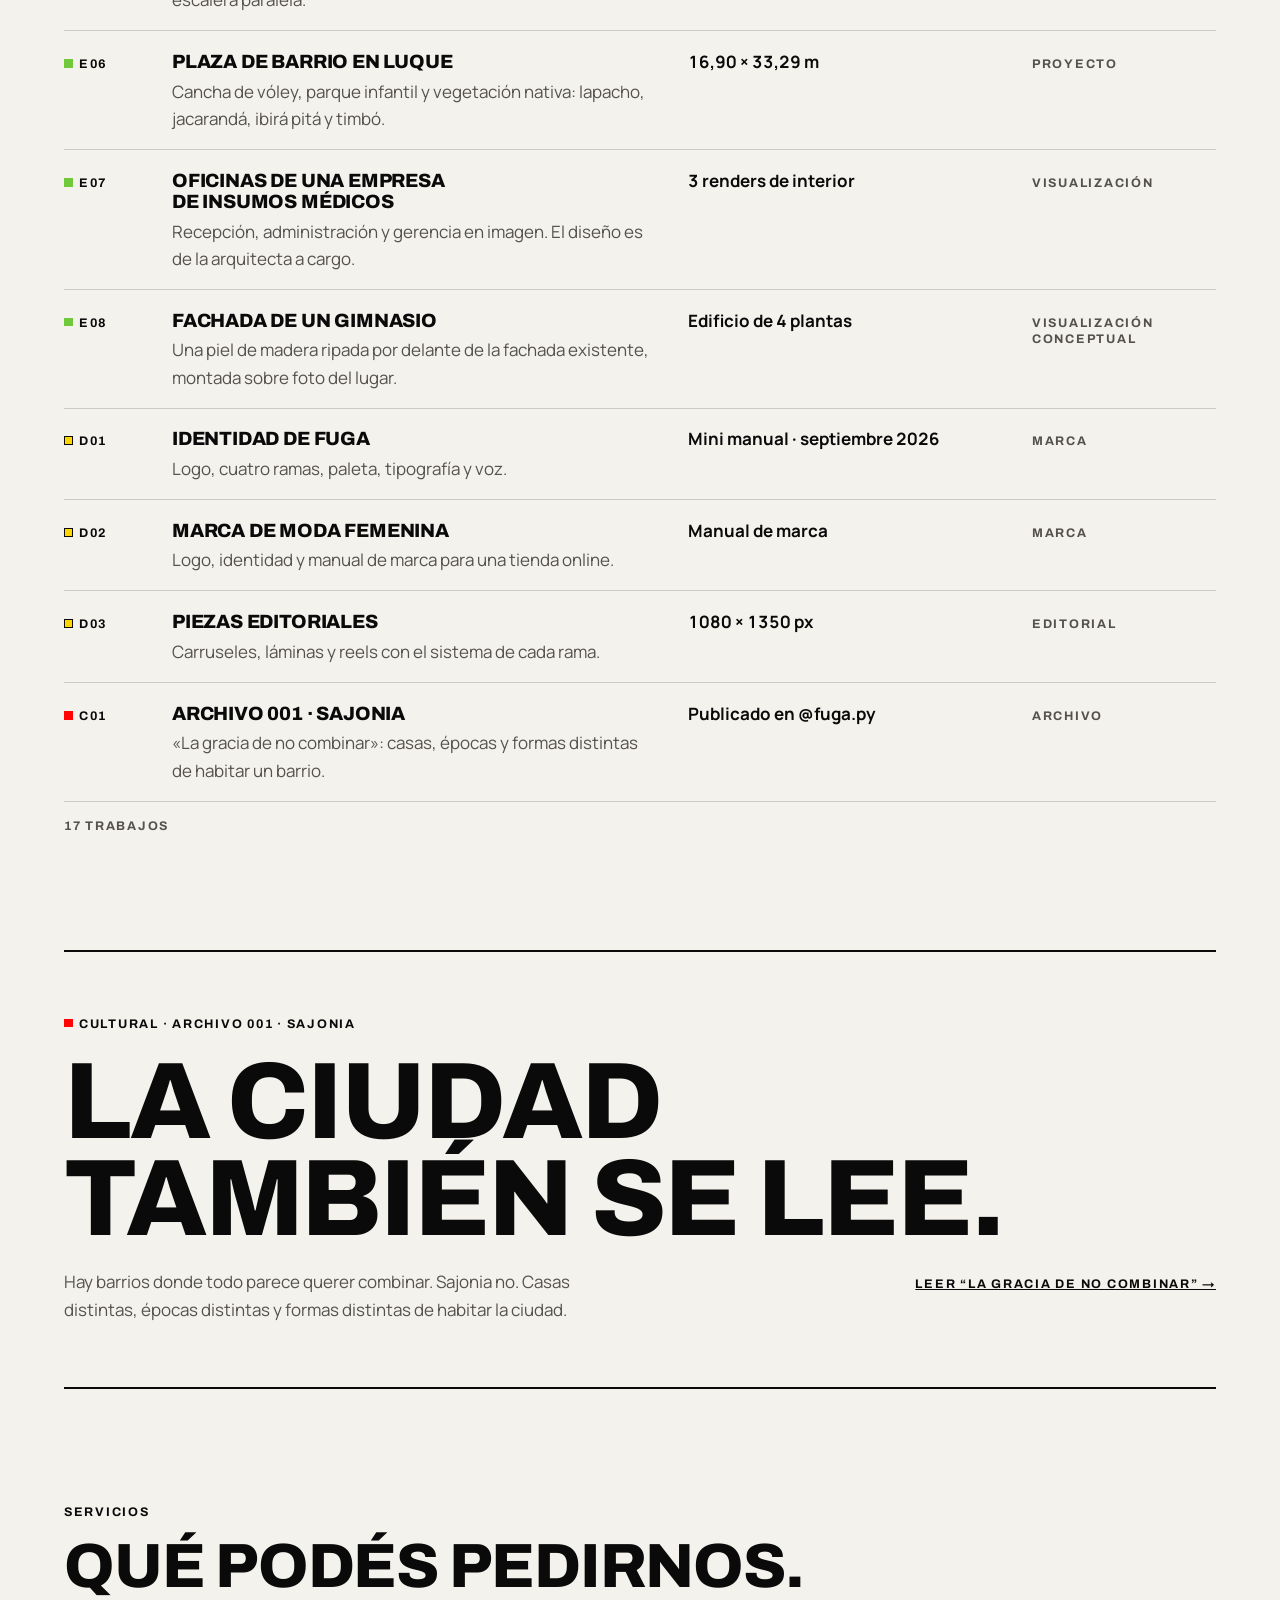
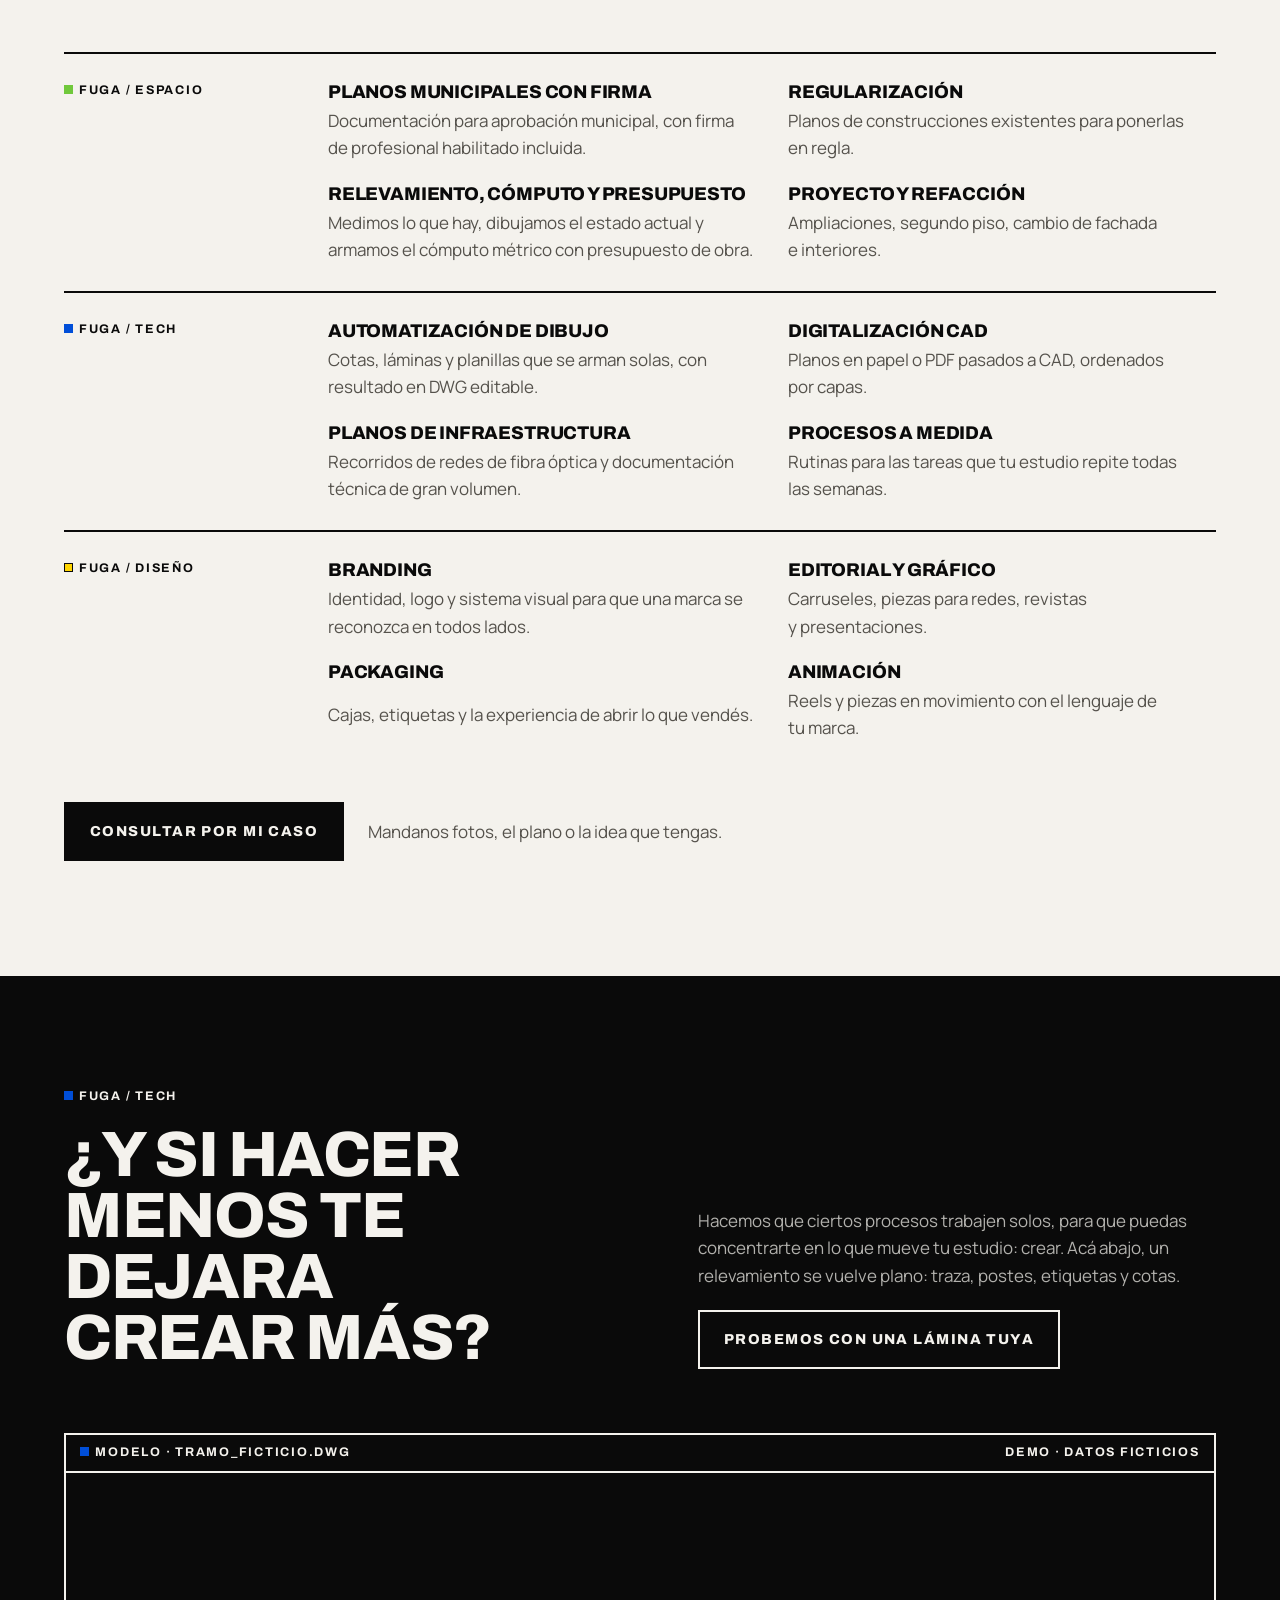
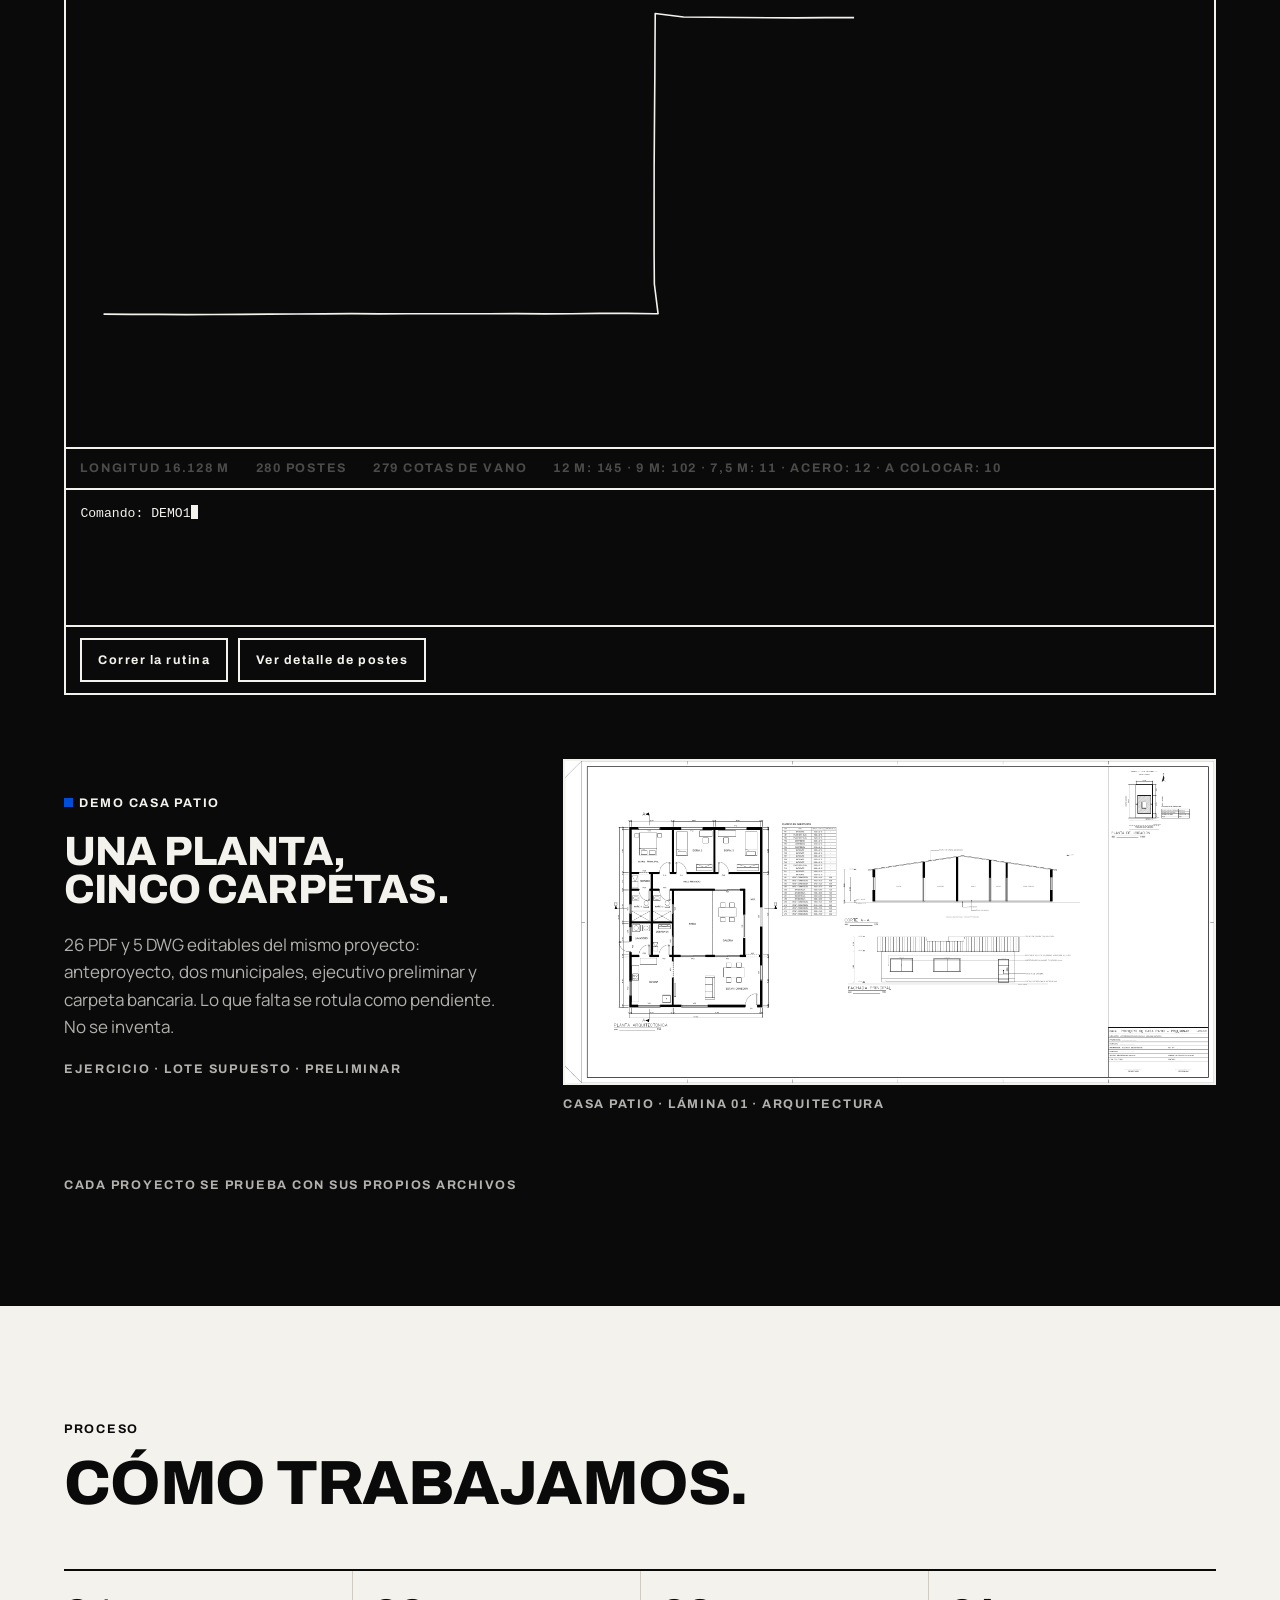
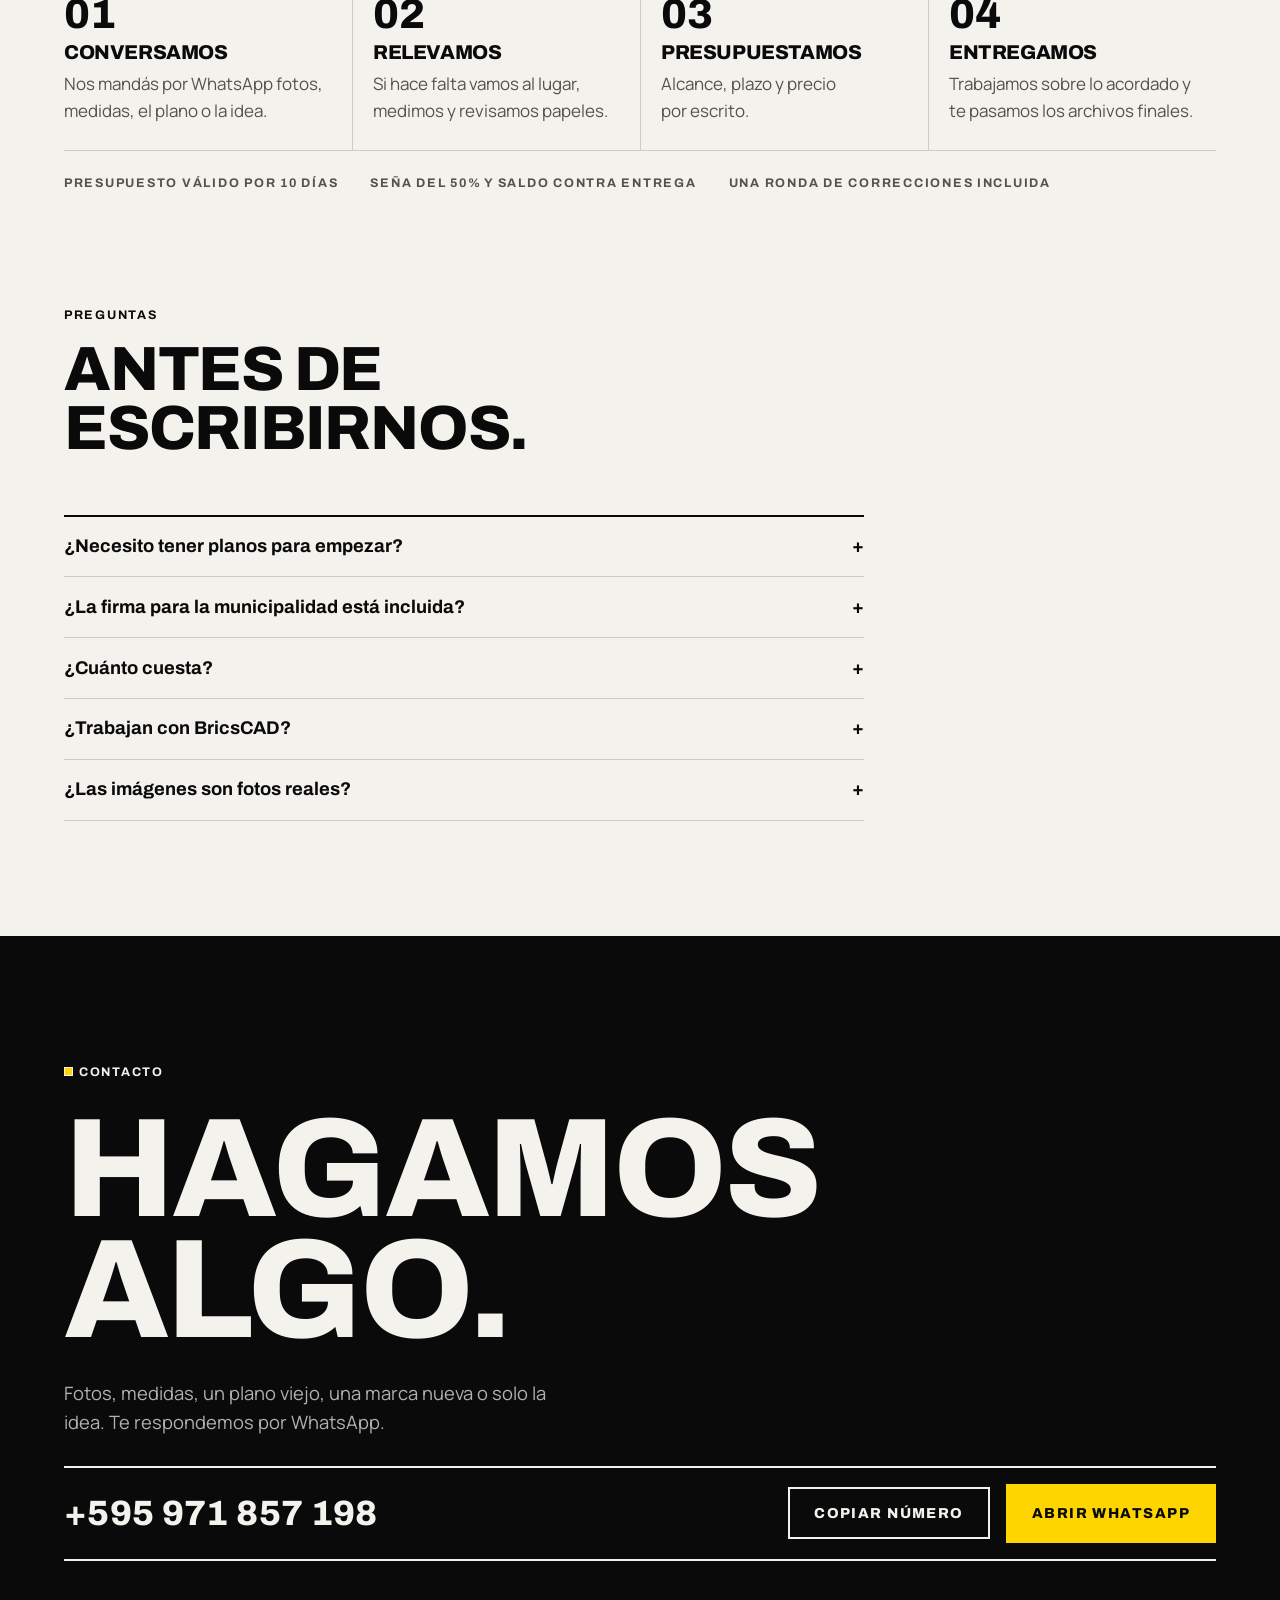
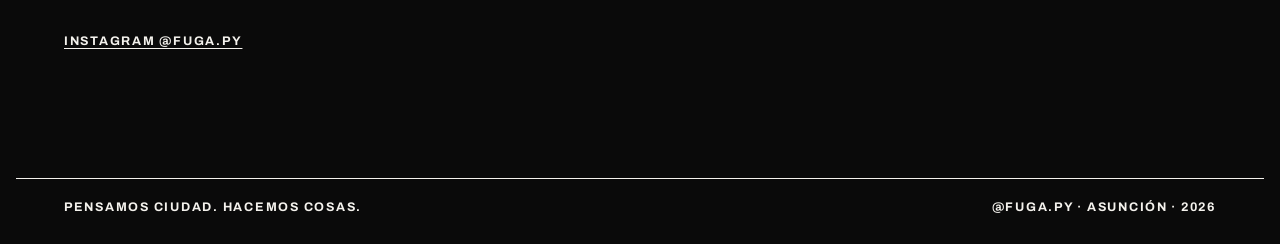
==== commit 5c5d7714: "Sumar índice de trabajos y demo de FUGA Tech Agrega la sección Trabajos con filtro por rama, reempla" ====
--- a/index.html
+++ b/index.html
@@ -158,15 +158,6 @@
 .tech-copy { display: grid; gap: 1.3rem; min-width: 0; }
 .tech h2 { font-size: clamp(2.2rem, 5vw, 4rem); }
 .tech .btn-line:hover { background: var(--bg); color: var(--fg); border-color: var(--bg); }
-.consola { border: 2px solid currentColor; font-family: ui-monospace, "Cascadia Mono", Consolas, Menlo, monospace; font-size: .85rem; line-height: 1.75; min-width: 0; }
-.consola-bar { display: flex; justify-content: space-between; gap: 1rem; padding: .6rem .9rem; border-bottom: 2px solid currentColor; }
-.consola-bar .sq { margin-right: .45em; }
-.consola pre { margin: 0; padding: .9rem .9rem 1.2rem; font: inherit; white-space: pre-wrap; word-break: break-word; min-height: 12.5em; }
-.consola .sel { background: var(--blue); color: #FFFFFF; padding-inline: .2em; }
-.consola .nota { padding: .6rem .9rem; border-top: 2px solid currentColor; }
-.cursor { display: inline-block; width: .55em; height: 1.05em; background: var(--blue); vertical-align: -.18em; animation: parpadeo 1s steps(1) infinite; }
-@keyframes parpadeo { 50% { opacity: 0; } }
-@media (prefers-reduced-motion: reduce) { .cursor { animation: none; } }
 
 /* Proceso */
 .pasos { list-style: none; margin: 0; padding: 0; display: grid; grid-template-columns: repeat(4, minmax(0, 1fr)); border-top: 2px solid var(--fg); }
@@ -206,6 +197,48 @@
 footer .wrap { display: flex; flex-wrap: wrap; justify-content: space-between; gap: .5rem 2rem; padding-block: 1.25rem 1.75rem; border-top: 1px solid currentColor; }
 footer { background: var(--fg); color: var(--bg); }
 
+
+/* Índice de trabajos */
+.filtros { display: flex; flex-wrap: wrap; gap: .5rem; margin-bottom: 1.25rem; }
+.filtro { color: var(--fg); background: transparent; border: 2px solid var(--fg); padding: .55rem .9rem; min-height: 2.75rem; cursor: pointer; }
+.filtro:hover, .filtro[aria-pressed="true"] { background: var(--fg); color: var(--bg); }
+.indice { list-style: none; margin: 0; padding: 0; border-top: 2px solid var(--fg); }
+.item { display: grid; grid-template-columns: 4.75rem minmax(0, 1.55fr) minmax(0, 1fr) 11.5rem; gap: .4rem 2rem; padding-block: 1.05rem; border-bottom: 1px solid var(--line); align-items: baseline; }
+@media (max-width: 900px) { .item { grid-template-columns: 4.75rem minmax(0, 1fr); } .item .datos, .item .tipo { grid-column: 2; } }
+.item > div { min-width: 0; }
+.item .cod { font-variant-numeric: tabular-nums; white-space: nowrap; }
+.item h3 { font-size: 1.2rem; letter-spacing: -.01em; line-height: 1.1; margin-bottom: .35rem; }
+.item p { color: var(--muted); }
+.item .datos { color: var(--fg); font-weight: 700; font-variant-numeric: tabular-nums; }
+.cuenta { margin-top: 1rem; color: var(--muted); }
+
+/* TECH: el plano que se dibuja */
+.tech .wrap { grid-template-columns: minmax(0, 1fr); align-items: start; }
+.tech-head { display: grid; grid-template-columns: minmax(0, 1.1fr) minmax(0, 1fr); gap: 1.5rem clamp(2rem, 5vw, 4rem); align-items: end; }
+@media (max-width: 860px) { .tech-head { grid-template-columns: minmax(0, 1fr); } }
+/* Modelo CAD: el plano que se dibuja. Colores por variables para que cada pieza elija su fondo. */
+.cad { margin: 0; display: grid; min-width: 0; border: 2px solid currentColor; --cad-bg: #0A0A0A; --cad-line: #F4F2ED; --cad-dim: #A29E96; }
+.cad-bar { display: flex; flex-wrap: wrap; justify-content: space-between; gap: .3rem 1.5rem; padding: .6rem .9rem; border-bottom: 2px solid currentColor; }
+.cad-view { position: relative; aspect-ratio: 2 / 1; max-width: 100%; min-width: 0; background: var(--cad-bg); }
+@media (max-width: 640px) { .cad-view { aspect-ratio: 4 / 3; } }
+.cad-view canvas { position: absolute; inset: 0; width: 100%; height: 100%; display: block; }
+.cad-computo { margin: 0; display: flex; flex-wrap: wrap; gap: .25rem 1.6rem; padding: .7rem .9rem; border-top: 2px solid currentColor; font-variant-numeric: tabular-nums; }
+.cad-computo span { transition: opacity .3s ease; }
+.cad-computo:not(.on) span { opacity: .28; }
+.cad-cmd { margin: 0; padding: .8rem .9rem; border-top: 2px solid currentColor; font: .82rem/1.7 ui-monospace, "Cascadia Mono", Consolas, Menlo, monospace; min-height: calc(1.7em * 5 + 1.6rem); white-space: pre-wrap; word-break: break-word; }
+.cad-cursor { display: inline-block; width: .55em; height: 1.05em; background: currentColor; vertical-align: -.18em; animation: cad-parpadeo 1s steps(1) infinite; }
+@keyframes cad-parpadeo { 50% { opacity: 0; } }
+@media (prefers-reduced-motion: reduce) { .cad-cursor { animation: none; } .cad-computo span { transition: none; } }
+.cad-ctl { display: flex; flex-wrap: wrap; gap: .6rem; padding: .7rem .9rem; border-top: 2px solid currentColor; }
+.cad-ctl button { font: inherit; color: inherit; background: transparent; border: 2px solid currentColor; padding: .65rem 1rem; min-height: 2.75rem; cursor: pointer; letter-spacing: .12em; }
+.cad-ctl button:hover { background: var(--cad-line); color: var(--cad-bg); border-color: var(--cad-line); }
+.tech .cad-ctl button:hover { background: var(--bg); color: var(--fg); border-color: var(--bg); }
+.patio { display: grid; grid-template-columns: minmax(0, 1fr) minmax(0, 1.5fr); gap: 1.5rem clamp(2rem, 5vw, 4rem); align-items: center; }
+@media (max-width: 860px) { .patio { grid-template-columns: minmax(0, 1fr); } }
+.patio h3 { font-size: clamp(1.7rem, 3.2vw, 2.6rem); }
+.lamina { margin: 0; display: grid; gap: .7rem; min-width: 0; }
+.lamina img { display: block; width: 100%; height: auto; background: #FFFFFF; border: 2px solid currentColor; }
+
 /* Movimiento ligado al scroll, solo donde existe */
 @supports (animation-timeline: view()) {
   @media (prefers-reduced-motion: no-preference) {
@@ -227,6 +260,8 @@
       <nav aria-label="Secciones">
         <ul class="label">
           <li><a href="#fugas">Fugas</a></li>
+          <li><a href="#trabajos">Trabajos</a></li>
+          <li><a href="#tech">Tech</a></li>
           <li><a href="#servicios">Servicios</a></li>
           <li><a href="#proceso">Proceso</a></li>
           <li><a href="#contacto">Contacto</a></li>
@@ -297,6 +332,128 @@
     </div>
   </section>
 
+  <section class="section" id="trabajos" aria-labelledby="trabajos-titulo" style="padding-top:0">
+    <div class="wrap">
+      <div class="head">
+        <span class="label">Trabajos</span>
+        <h2 id="trabajos-titulo">Lo que ya hicimos.</h2>
+        <p>Un índice de lo dibujado, calculado y publicado. Va sin nombres de clientes: los datos de cada trabajo son de quien lo encargó.</p>
+      </div>
+      <div class="filtros" role="group" aria-label="Filtrar por rama">
+        <button class="filtro label" type="button" data-rama="todas" aria-pressed="true">Todas · 17</button>
+        <button class="filtro label" type="button" data-rama="tech" aria-pressed="false"><span class="sq sq--blue"></span>Tech · 5</button>
+        <button class="filtro label" type="button" data-rama="espacio" aria-pressed="false"><span class="sq sq--green"></span>Espacio · 8</button>
+        <button class="filtro label" type="button" data-rama="diseno" aria-pressed="false"><span class="sq sq--yellow"></span>Diseño · 3</button>
+        <button class="filtro label" type="button" data-rama="cultural" aria-pressed="false"><span class="sq sq--red"></span>Cultural · 1</button>
+      </div>
+      <ul class="indice" id="indice">
+        <li class="item" data-rama="tech">
+          <span class="cod label"><span class="sq sq--blue"></span>T01</span>
+          <div><h3>Recorridos de fibra óptica</h3><p>Planos de red sobre postación existente: postes por tipo y altura, etiquetas, cotas de vano, símbolos y láminas. El tramo más largo tiene 151 km y más de 40 láminas A1.</p></div>
+          <p class="datos">5 tramos · más de 450 km · más de 8.000 postes</p>
+          <p class="tipo label">Documentación técnica</p>
+        </li>
+        <li class="item" data-rama="tech">
+          <span class="cod label"><span class="sq sq--blue"></span>T02</span>
+          <div><h3>Rutinas de producción en LISP</h3><p>Del KML al DWG por comandos: traza, bloques orientados al recorrido, etiquetas que no se pisan, cotas, rótulo y ventanas de lámina.</p></div>
+          <p class="datos">Un proceso completo, tramo tras tramo</p>
+          <p class="tipo label">Herramienta propia</p>
+        </li>
+        <li class="item" data-rama="tech">
+          <span class="cod label"><span class="sq sq--blue"></span>T03</span>
+          <div><h3>Tramo ficticio · KML a DWG</h3><p>La misma rutina, con datos inventados para poder mostrarla. Es la que se dibuja más abajo.</p></div>
+          <p class="datos">16,1 km · 280 postes · 279 cotas</p>
+          <p class="tipo label">Demo</p>
+        </li>
+        <li class="item" data-rama="tech">
+          <span class="cod label"><span class="sq sq--blue"></span>T04</span>
+          <div><h3>Casa Patio</h3><p>Una planta, cinco carpetas: anteproyecto, dos municipales, ejecutivo preliminar y banco. Con cómputo, cronograma y lámina eléctrica calculada.</p></div>
+          <p class="datos">26 PDF · 5 DWG · lote de 15 × 30 m</p>
+          <p class="tipo label">Ejercicio</p>
+        </li>
+        <li class="item" data-rama="tech">
+          <span class="cod label"><span class="sq sq--blue"></span>T05</span>
+          <div><h3>Biblioteca de bloques para planos municipales</h3><p>Mobiliario, artefactos, vehículos, vegetación y aberturas, dibujados en metros y listos para insertar.</p></div>
+          <p class="datos">47 bloques · 9 categorías</p>
+          <p class="tipo label">Herramienta propia</p>
+        </li>
+        <li class="item" data-rama="espacio">
+          <span class="cod label"><span class="sq sq--green"></span>E01</span>
+          <div><h3>Vivienda multifamiliar en Lambaré</h3><p>Regularización de una casa que se divide en dos: planos municipales, cómputo métrico por vivienda y plano de prevención contra incendios.</p></div>
+          <p class="datos">2 viviendas · 120 m²</p>
+          <p class="tipo label">Documentación municipal</p>
+        </li>
+        <li class="item" data-rama="espacio">
+          <span class="cod label"><span class="sq sq--green"></span>E02</span>
+          <div><h3>Santuario en Luque</h3><p>Regularización de un nicho de ladrillo visto, con rejas y techo de chapa. Esto parece un detalle. No lo es.</p></div>
+          <p class="datos">4,20 m² · escala 1:50</p>
+          <p class="tipo label">Documentación municipal</p>
+        </li>
+        <li class="item" data-rama="espacio">
+          <span class="cod label"><span class="sq sq--green"></span>E03</span>
+          <div><h3>Vivienda en dos plantas en San Lorenzo</h3><p>Cómputo métrico, presupuesto de obra y cronograma físico-financiero para crédito bancario.</p></div>
+          <p class="datos">231,6 m²</p>
+          <p class="tipo label">Cómputo y cronograma</p>
+        </li>
+        <li class="item" data-rama="espacio">
+          <span class="cod label"><span class="sq sq--green"></span>E04</span>
+          <div><h3>Departamentos y salón comercial</h3><p>Cuatro departamentos en planta alta, dos locales y estacionamiento en planta baja. Plantas, fachada y presentación interactiva.</p></div>
+          <p class="datos">Terreno de 24 × 28,20 m</p>
+          <p class="tipo label">Proyecto</p>
+        </li>
+        <li class="item" data-rama="espacio">
+          <span class="cod label"><span class="sq sq--green"></span>E05</span>
+          <div><h3>Segunda planta en Capiatá</h3><p>Ampliación sobre una planta baja existente, con escalera paralela.</p></div>
+          <p class="datos">8,55 × 6,05 m</p>
+          <p class="tipo label">Proyecto</p>
+        </li>
+        <li class="item" data-rama="espacio">
+          <span class="cod label"><span class="sq sq--green"></span>E06</span>
+          <div><h3>Plaza de barrio en Luque</h3><p>Cancha de vóley, parque infantil y vegetación nativa: lapacho, jacarandá, ibirá pitá y timbó.</p></div>
+          <p class="datos">16,90 × 33,29 m</p>
+          <p class="tipo label">Proyecto</p>
+        </li>
+        <li class="item" data-rama="espacio">
+          <span class="cod label"><span class="sq sq--green"></span>E07</span>
+          <div><h3>Oficinas de una empresa de insumos médicos</h3><p>Recepción, administración y gerencia en imagen. El diseño es de la arquitecta a cargo.</p></div>
+          <p class="datos">3 renders de interior</p>
+          <p class="tipo label">Visualización</p>
+        </li>
+        <li class="item" data-rama="espacio">
+          <span class="cod label"><span class="sq sq--green"></span>E08</span>
+          <div><h3>Fachada de un gimnasio</h3><p>Una piel de madera ripada por delante de la fachada existente, montada sobre foto del lugar.</p></div>
+          <p class="datos">Edificio de 4 plantas</p>
+          <p class="tipo label">Visualización conceptual</p>
+        </li>
+        <li class="item" data-rama="diseno">
+          <span class="cod label"><span class="sq sq--yellow"></span>D01</span>
+          <div><h3>Identidad de FUGA</h3><p>Logo, cuatro ramas, paleta, tipografía y voz.</p></div>
+          <p class="datos">Mini manual · septiembre 2026</p>
+          <p class="tipo label">Marca</p>
+        </li>
+        <li class="item" data-rama="diseno">
+          <span class="cod label"><span class="sq sq--yellow"></span>D02</span>
+          <div><h3>Marca de moda femenina</h3><p>Logo, identidad y manual de marca para una tienda online.</p></div>
+          <p class="datos">Manual de marca</p>
+          <p class="tipo label">Marca</p>
+        </li>
+        <li class="item" data-rama="diseno">
+          <span class="cod label"><span class="sq sq--yellow"></span>D03</span>
+          <div><h3>Piezas editoriales</h3><p>Carruseles, láminas y reels con el sistema de cada rama.</p></div>
+          <p class="datos">1080 × 1350 px</p>
+          <p class="tipo label">Editorial</p>
+        </li>
+        <li class="item" data-rama="cultural">
+          <span class="cod label"><span class="sq sq--red"></span>C01</span>
+          <div><h3>Archivo 001 · Sajonia</h3><p>«La gracia de no combinar»: casas, épocas y formas distintas de habitar un barrio.</p></div>
+          <p class="datos">Publicado en @fuga.py</p>
+          <p class="tipo label">Archivo</p>
+        </li>
+      </ul>
+      <p class="cuenta label" id="cuenta" aria-live="polite">17 trabajos</p>
+    </div>
+  </section>
+
   <section class="section" aria-labelledby="frase-titulo" style="padding-top:0">
     <div class="wrap">
       <div class="frase">
@@ -330,7 +487,7 @@
       <div class="grupo">
         <span class="label"><span class="sq sq--blue"></span>FUGA / Tech</span>
         <ul>
-          <li><h3>Automatización de dibujo</h3><p>Cotas, láminas y planillas que se arman solas, con resultado editable en AutoCAD.</p></li>
+          <li><h3>Automatización de dibujo</h3><p>Cotas, láminas y planillas que se arman solas, con resultado en DWG editable.</p></li>
           <li><h3>Digitalización CAD</h3><p>Planos en papel o PDF pasados a CAD, ordenados por capas.</p></li>
           <li><h3>Planos de infraestructura</h3><p>Recorridos de redes de fibra óptica y documentación técnica de gran volumen.</p></li>
           <li><h3>Procesos a medida</h3><p>Rutinas para las tareas que tu estudio repite todas las semanas.</p></li>
@@ -354,27 +511,44 @@
     </div>
   </section>
 
-  <section class="tech invert" aria-labelledby="tech-titulo">
+  <section class="tech invert" id="tech" aria-labelledby="tech-titulo">
     <div class="wrap">
-      <div class="tech-copy">
-        <span class="label"><span class="sq sq--blue"></span>FUGA / Tech</span>
-        <h2 id="tech-titulo">¿Y si hacer menos te dejara crear más?</h2>
-        <p class="muted">Hacemos que ciertos procesos trabajen solos, para que puedas concentrarte en lo que mueve tu estudio: crear.</p>
-        <div class="ctas">
-          <a class="btn btn-line" href="https://wa.me/595971857198?text=Hola%2C%20vi%20FUGA%20Tech.%20Quiero%20probar%20la%20automatizaci%C3%B3n%20con%20un%20plano%20de%20mi%20estudio." target="_blank" rel="noopener">Probemos con una lámina tuya</a>
+      <div class="tech-head">
+        <div class="tech-copy">
+          <span class="label"><span class="sq sq--blue"></span>FUGA / Tech</span>
+          <h2 id="tech-titulo">¿Y si hacer menos te dejara crear más?</h2>
         </div>
-      </div>
-      <div class="consola" role="img" aria-label="Línea de comandos de CAD generando la planta de la demo Casa Patio">
-        <div class="consola-bar label"><span><span class="sq sq--blue"></span>Línea de comandos</span><span>casa_patio.dwg</span></div>
-<pre id="consola-texto">Comando: FUGA_PLANTA casa_patio
-  Muros ............ listo
-  Aberturas ........ listo
-  Equipamiento ..... listo
-  Cotas ............ listo
-Comando: <span class="sel">LÁMINAS</span>
-  Resultado editable en AutoCAD</pre>
-        <p class="nota label muted">Demo Casa Patio · cada proyecto se prueba con sus propios archivos</p>
-      </div>
+        <div class="tech-copy">
+          <p class="muted">Hacemos que ciertos procesos trabajen solos, para que puedas concentrarte en lo que mueve tu estudio: crear. Acá abajo, un relevamiento se vuelve plano: traza, postes, etiquetas y cotas.</p>
+          <div class="ctas">
+            <a class="btn btn-line" href="https://wa.me/595971857198?text=Hola%2C%20vi%20FUGA%20Tech.%20Quiero%20probar%20la%20automatizaci%C3%B3n%20con%20un%20plano%20de%20mi%20estudio." target="_blank" rel="noopener">Probemos con una lámina tuya</a>
+          </div>
+        </div>
+      </div>
+
+      <figure class="cad" id="demo">
+        <div class="cad-bar label"><span><span class="sq sq--blue"></span>Modelo · tramo_ficticio.dwg</span><span>Demo · datos ficticios</span></div>
+        <div class="cad-view">
+          <canvas role="img" aria-label="Plano de un recorrido de fibra óptica ficticio de 16,1 km que se dibuja por pasos: traza, 280 postes, etiquetas y 279 cotas de vano."></canvas>
+        </div>
+        <p class="cad-computo label"><span>Longitud 16.128 m</span><span>280 postes</span><span>279 cotas de vano</span><span>12 m: 145 · 9 m: 102 · 7,5 m: 11 · Acero: 12 · A colocar: 10</span></p>
+        <pre class="cad-cmd" aria-label="Línea de comandos"></pre>
+        <div class="cad-ctl label"><button type="button" data-act="run">Correr la rutina</button><button type="button" data-act="view">Ver tramo completo</button></div>
+      </figure>
+
+      <div class="patio">
+        <div class="tech-copy">
+          <span class="label"><span class="sq sq--blue"></span>Demo Casa Patio</span>
+          <h3>Una planta, cinco carpetas.</h3>
+          <p class="muted">26 PDF y 5 DWG editables del mismo proyecto: anteproyecto, dos municipales, ejecutivo preliminar y carpeta bancaria. Lo que falta se rotula como pendiente. No se inventa.</p>
+          <p class="label muted">Ejercicio · lote supuesto · preliminar</p>
+        </div>
+        <figure class="lamina">
+          <img src="[data-uri]" width="2396" height="1188" loading="lazy" alt="Lámina 01 de Casa Patio: planta arquitectónica, cuadro de aberturas, corte A-A, fachada principal y planta de ubicación.">
+          <figcaption class="label muted">Casa Patio · lámina 01 · arquitectura</figcaption>
+        </figure>
+      </div>
+      <p class="label muted">Cada proyecto se prueba con sus propios archivos</p>
     </div>
   </section>
 
@@ -408,6 +582,7 @@
         <details><summary>¿Necesito tener planos para empezar?</summary><p>No. Si no tenés planos, hacemos el relevamiento y dibujamos el estado actual.</p></details>
         <details><summary>¿La firma para la municipalidad está incluida?</summary><p>Sí. En la documentación municipal va incluida la firma de profesional habilitado.</p></details>
         <details><summary>¿Cuánto cuesta?</summary><p>Depende del alcance y del tamaño. Con fotos y medidas te pasamos un presupuesto por escrito.</p></details>
+        <details><summary>¿Trabajan con BricsCAD?</summary><p>Entregamos DWG y rutinas LISP en texto. Las desarrollamos en AutoCAD y las probamos en BricsCAD con tus archivos antes de entregar.</p></details>
         <details><summary>¿Las imágenes son fotos reales?</summary><p>Cada imagen dice si es obra construida, proyecto en proceso o ejercicio conceptual. Lo generado o retocado con IA nunca se presenta como foto de obra.</p></details>
       </div>
     </div>
@@ -439,30 +614,209 @@
 </footer>
 
 <script>
+// Modelo CAD: reproduce en canvas la corrida de DEMO_KML_a_DWG.lsp con sus mismos datos ficticios.
+function fugaDemo(root, D) {
+  var cv = root.querySelector('canvas'), ctx = cv.getContext('2d');
+  var view = root.querySelector('.cad-view'), cmdEl = root.querySelector('.cad-cmd');
+  var comp = root.querySelector('.cad-computo');
+  var bRun = root.querySelector('[data-act="run"]'), bView = root.querySelector('[data-act="view"]');
+  var reduce = window.matchMedia('(prefers-reduced-motion: reduce)').matches;
+  var W = 0, H = 0, dpr = 1, gen = 0, i;
+  var S = { route: 1, poles: 1, labels: 1, cotas: 1, z: 1 };
+  var FIN = ['Comando: DEMO3', 'DEMO 3/5 - 280 etiquetas.', 'Comando: DEMO4', 'DEMO 4/5 - 279 cotas de vano.', 'Comando: DEMO5', 'DEMO 5/5 - cómputo cargado.', 'Comando: '];
+  var lines = FIN.slice();
+  var FOCUS = 247, F0 = FOCUS - 9, F1 = FOCUS + 9;
+
+  var cum = [0];
+  for (i = 1; i < D.t.length; i++) cum.push(cum[i - 1] + Math.hypot(D.t[i][0] - D.t[i - 1][0], D.t[i][1] - D.t[i - 1][1]));
+  var total = cum[cum.length - 1];
+  var bx0 = 1e9, bx1 = -1e9, by0 = 1e9, by1 = -1e9;
+  function grow(p) { bx0 = Math.min(bx0, p[0]); bx1 = Math.max(bx1, p[0]); by0 = Math.min(by0, p[1]); by1 = Math.max(by1, p[1]); }
+  D.t.forEach(grow); D.r.forEach(function (pl) { pl.forEach(grow); });
+
+  var cs = getComputedStyle(root);
+  function col(n, d) { var v = cs.getPropertyValue(n).trim(); return v || d; }
+  var C = { bg: col('--cad-bg', '#0A0A0A'), ln: col('--cad-line', '#F4F2ED'), dm: col('--cad-dim', '#A29E96') };
+
+  function ease(t) { return t < .5 ? 4 * t * t * t : 1 - Math.pow(-2 * t + 2, 3) / 2; }
+  function out(t) { return 1 - Math.pow(1 - t, 3); }
+  function pad(n) { return (n < 10 ? '00' : n < 100 ? '0' : '') + n; }
+
+  function camExt() { return { cx: (bx0 + bx1) / 2, cy: (by0 + by1) / 2, ppm: Math.min(W / ((bx1 - bx0) * 1.07), H / ((by1 - by0) * 1.3)) }; }
+  function camDet() { var p = D.p[FOCUS]; return { cx: p[1], cy: p[2] + 28, ppm: Math.max(1.4, Math.min(2.6, H / 165)) }; }
+  function cam() {
+    var a = camExt(), b = camDet(), t = ease(S.z);
+    var ppm = Math.exp(Math.log(a.ppm) + (Math.log(b.ppm) - Math.log(a.ppm)) * t);
+    var k = (1 / a.ppm - 1 / ppm) / (1 / a.ppm - 1 / b.ppm);
+    return { cx: a.cx + (b.cx - a.cx) * k, cy: a.cy + (b.cy - a.cy) * k, ppm: ppm };
+  }
+  function shown(idx, v) { return v >= 1 || (v > 0 && idx >= F0 && (idx - F0) / (F1 - F0) < v); }
+
+  function draw() {
+    if (!W || !H) return;
+    var c = cam(), ppm = c.ppm, n, p, sx, sy, s, a, b, k;
+    function X(x) { return W / 2 + (x - c.cx) * ppm; }
+    function Y(y) { return H / 2 - (y - c.cy) * ppm; }
+    ctx.setTransform(dpr, 0, 0, dpr, 0, 0);
+    ctx.fillStyle = C.bg; ctx.fillRect(0, 0, W, H);
+
+    // DEMO1: recorrido
+    var lim = S.route * total;
+    ctx.strokeStyle = C.ln; ctx.lineJoin = 'round'; ctx.lineCap = 'butt';
+    if (lim > 0) {
+      ctx.lineWidth = Math.max(1.6, .8 * ppm);
+      ctx.beginPath(); ctx.moveTo(X(D.t[0][0]), Y(D.t[0][1]));
+      for (i = 1; i < D.t.length && cum[i - 1] < lim; i++) {
+        a = D.t[i - 1]; b = D.t[i]; k = Math.min(1, (lim - cum[i - 1]) / (cum[i] - cum[i - 1]));
+        ctx.lineTo(X(a[0] + (b[0] - a[0]) * k), Y(a[1] + (b[1] - a[1]) * k));
+      }
+      ctx.stroke();
+    }
+    if (S.route >= 1) {
+      ctx.lineWidth = Math.max(1, .5 * ppm);
+      D.r.forEach(function (pl) {
+        ctx.beginPath(); ctx.moveTo(X(pl[0][0]), Y(pl[0][1]));
+        for (var j = 1; j < pl.length; j++) ctx.lineTo(X(pl[j][0]), Y(pl[j][1]));
+        ctx.stroke();
+      });
+    }
+
+    // DEMO2: postes (marca a escala general, bloque en detalle)
+    n = Math.floor(S.poles * D.p.length + 1e-6);
+    if (ppm < .45) {
+      ctx.fillStyle = C.ln;
+      for (i = 0; i < n; i++) {
+        p = D.p[i]; sx = X(p[1]); sy = Y(p[2]);
+        if (i > 0 && Math.abs(D.p[i][2] - D.p[i - 1][2]) > Math.abs(D.p[i][1] - D.p[i - 1][1])) ctx.fillRect(sx - 3.5, sy - 1, 7, 2);
+        else ctx.fillRect(sx - 1, sy - 3.5, 2, 7);
+      }
+    } else {
+      s = 3 * ppm; ctx.strokeStyle = C.ln; ctx.lineWidth = Math.max(1, .1 * s);
+      for (i = 0; i < n; i++) {
+        p = D.p[i]; sx = X(p[1]);
+        if (sx < -40 || sx > W + 40) continue;
+        ctx.save(); ctx.translate(sx, Y(p[2])); ctx.rotate(-p[3] * Math.PI / 180); ctx.beginPath();
+        if (p[0] === 0) { ctx.arc(0, 0, .45 * s, 0, 6.2832); ctx.moveTo(-1.3 * s, -.35 * s); ctx.lineTo(1.3 * s, -.35 * s); ctx.moveTo(-s, .35 * s); ctx.lineTo(s, .35 * s); }
+        else if (p[0] === 1) { ctx.arc(0, 0, .4 * s, 0, 6.2832); ctx.moveTo(-1.1 * s, 0); ctx.lineTo(1.1 * s, 0); }
+        else if (p[0] === 2) { ctx.arc(0, 0, .35 * s, 0, 6.2832); ctx.moveTo(-.8 * s, 0); ctx.lineTo(.8 * s, 0); }
+        else if (p[0] === 3) { ctx.arc(0, 0, .4 * s, 0, 6.2832); ctx.moveTo(.72 * s, 0); ctx.arc(0, 0, .72 * s, 0, 6.2832); ctx.moveTo(-1.1 * s, 0); ctx.lineTo(1.1 * s, 0); }
+        else { ctx.rect(-.5 * s, -.5 * s, s, s); ctx.moveTo(-1.2 * s, 0); ctx.lineTo(1.2 * s, 0); }
+        ctx.stroke(); ctx.restore();
+      }
+    }
+    if (ppm < .9) return;
+
+    // DEMO4: cotas de vano
+    ctx.strokeStyle = C.dm; ctx.fillStyle = C.dm; ctx.lineWidth = 1;
+    ctx.font = (7.5 * ppm * .8).toFixed(1) + 'px Arial, Helvetica, sans-serif'; ctx.textAlign = 'center'; ctx.textBaseline = 'alphabetic';
+    for (i = 0; i < D.c.length; i++) {
+      if (!shown(i, S.cotas)) continue;
+      var p1 = D.p[i], p2 = D.p[i + 1], q = D.c[i], dx = p2[1] - p1[1], dy = p2[2] - p1[2], L = Math.hypot(dx, dy);
+      if (X(Math.max(p1[1], p2[1])) < -60 || X(Math.min(p1[1], p2[1])) > W + 60) continue;
+      var ux = dx / L, uy = dy / L, s1 = (p1[1] - q[0]) * ux + (p1[2] - q[1]) * uy, s2 = (p2[1] - q[0]) * ux + (p2[2] - q[1]) * uy;
+      var ax = X(q[0] + ux * s1), ay = Y(q[1] + uy * s1), bx = X(q[0] + ux * s2), by = Y(q[1] + uy * s2);
+      ctx.beginPath(); ctx.moveTo(X(p1[1]), Y(p1[2])); ctx.lineTo(ax, ay); ctx.lineTo(bx, by); ctx.lineTo(X(p2[1]), Y(p2[2])); ctx.stroke();
+      var ang = Math.atan2(by - ay, bx - ax), h = Math.min(3.5 * ppm, Math.hypot(bx - ax, by - ay) / 3);
+      [[ax, ay, 1], [bx, by, -1]].forEach(function (e) {
+        ctx.save(); ctx.translate(e[0], e[1]); ctx.rotate(ang); ctx.beginPath();
+        ctx.moveTo(0, 0); ctx.lineTo(e[2] * h, -h * .22); ctx.lineTo(e[2] * h, h * .22); ctx.closePath(); ctx.fill(); ctx.restore();
+      });
+      ctx.save(); ctx.translate((ax + bx) / 2, (ay + by) / 2); ctx.rotate(Math.abs(ang) > 1.5708 ? ang + Math.PI : ang);
+      ctx.fillText(String(Math.round(L)), 0, -.8 * ppm - 2); ctx.restore();
+    }
+
+    // DEMO3: etiquetas
+    ctx.fillStyle = C.ln; ctx.textAlign = 'left';
+    ctx.font = (5 * ppm * 1.1).toFixed(1) + 'px Arial, Helvetica, sans-serif';
+    for (i = 0; i < D.x.length; i++) {
+      if (!shown(i, S.labels)) continue;
+      var t = D.x[i]; sx = X(t[0]);
+      if (sx < -40 || sx > W + 40) continue;
+      ctx.save(); ctx.translate(sx, Y(t[1])); ctx.rotate(-t[2] * Math.PI / 180); ctx.fillText('P-' + pad(i + 1) + ' ' + t[3], 0, 0); ctx.restore();
+    }
+  }
+
+  function renderCmd() {
+    cmdEl.textContent = lines.slice(-5).join('\n');
+    var cur = document.createElement('span'); cur.className = 'cad-cursor'; cmdEl.appendChild(cur);
+  }
+  function tween(dur, fn, g) {
+    return new Promise(function (res) {
+      var t0 = performance.now();
+      (function f(now) {
+        if (g !== gen) return;
+        var t = Math.min(1, (now - t0) / dur); fn(t); draw();
+        if (t < 1) requestAnimationFrame(f); else res();
+      })(t0);
+    });
+  }
+  function type(txt, g) {
+    lines.push('Comando: '); var at = lines.length - 1;
+    return tween(txt.length * 55 + 250, function (t) { lines[at] = 'Comando: ' + txt.slice(0, Math.round(Math.min(1, t * 1.25) * txt.length)); renderCmd(); }, g);
+  }
+  function say(s) { lines.push(s); renderCmd(); }
+  function setViewBtn() { if (bView) bView.textContent = S.z > .5 ? 'Ver tramo completo' : 'Ver detalle de postes'; }
+
+  function run() {
+    var g = ++gen;
+    S = { route: 0, poles: 0, labels: 0, cotas: 0, z: 0 }; lines = []; comp.classList.remove('on'); setViewBtn(); renderCmd(); draw();
+    type('DEMO1', g)
+      .then(function () { return tween(1700, function (t) { S.route = out(t); }, g); })
+      .then(function () { say('DEMO 1/5 - recorrido: 52 vértices.'); return type('DEMO2', g); })
+      .then(function () { return tween(1500, function (t) { S.poles = t; }, g); })
+      .then(function () { say('DEMO 2/5 - 280 postes insertados.'); return type('ZOOM', g); })
+      .then(function () { return tween(1600, function (t) { S.z = t; }, g); })
+      .then(function () { setViewBtn(); return type('DEMO3', g); })
+      .then(function () { return tween(1000, function (t) { S.labels = t; }, g); })
+      .then(function () { say('DEMO 3/5 - 280 etiquetas.'); return type('DEMO4', g); })
+      .then(function () { return tween(1200, function (t) { S.cotas = t; }, g); })
+      .then(function () { say('DEMO 4/5 - 279 cotas de vano.'); return type('DEMO5', g); })
+      .then(function () { comp.classList.add('on'); say('DEMO 5/5 - cómputo cargado.'); lines.push('Comando: '); renderCmd(); });
+  }
+  function finish() { ++gen; S.route = S.poles = S.labels = S.cotas = 1; lines = FIN.slice(); comp.classList.add('on'); renderCmd(); }
+
+  if (bRun) bRun.addEventListener('click', run);
+  if (bView) bView.addEventListener('click', function () {
+    finish();
+    var g = gen, from = S.z > .5 ? 1 : 0, to = 1 - from;
+    S.z = from;
+    if (reduce) { S.z = to; setViewBtn(); draw(); return; }
+    tween(1100, function (t) { S.z = from + (to - from) * t; }, g).then(setViewBtn);
+  });
+
+  function size() {
+    var r = view.getBoundingClientRect();
+    if (!r.width || !r.height) return;
+    dpr = Math.min(2, window.devicePixelRatio || 1); W = r.width; H = r.height;
+    cv.width = Math.round(W * dpr); cv.height = Math.round(H * dpr); draw();
+  }
+  if ('ResizeObserver' in window) new ResizeObserver(size).observe(view); else window.addEventListener('resize', size);
+  size(); comp.classList.add('on'); renderCmd(); setViewBtn();
+
+  if (!reduce && 'IntersectionObserver' in window) {
+    var io = new IntersectionObserver(function (es) { if (es[0].isIntersecting) { io.disconnect(); run(); } }, { threshold: .5 });
+    io.observe(view);
+  }
+}
+
+(function () {
+  var D = {"t":[[0.0,6.0],[325.0,3.1],[650.0,2.6],[975.0,0.0],[1300.0,0.8],[1625.0,2.2],[1950.0,5.6],[2275.0,6.2],[2599.9,8.5],[2924.9,11.1],[3249.9,8.2],[3574.9,9.5],[3899.9,9.5],[4224.9,9.9],[4549.9,10.3],[4874.9,11.4],[5199.9,8.4],[5524.9,10.5],[5849.9,13.8],[6174.9,13.8],[6499.9,10.7],[6539.9,10.7],[6496.3,360.7],[6493.3,710.7],[6493.2,1060.7],[6493.4,1410.7],[6493.8,1760.7],[6496.4,2110.7],[6499.1,2460.7],[6502.0,2810.7],[6503.8,3160.7],[6506.3,3510.7],[6506.3,3550.7],[6839.7,3509.4],[7173.0,3506.8],[7506.3,3504.1],[7839.6,3501.8],[8173.0,3499.8],[8506.3,3502.8],[8839.6,3502.4],[9172.9,3500.9],[9506.3,3497.8],[9839.6,3496.5],[10172.9,3497.9],[10506.2,3496.0],[10839.6,3495.7],[11172.9,3493.3],[11506.2,3496.3],[11839.5,3498.2],[12172.9,3495.3],[12506.2,3496.5],[12548.7,3496.4]],"r":[[[12548.7,3496.4],[12428.9,3616.6]],[[12448.9,3586.6],[12448.9,3646.6],[12488.9,3646.6]],[[12448.9,3619.6],[12476.9,3619.6]],[[12503.9,3646.6],[12503.9,3586.6],[12543.9,3586.6],[12543.9,3646.6]],[[12598.9,3646.6],[12558.9,3646.6],[12558.9,3586.6],[12598.9,3586.6],[12598.9,3614.8],[12578.9,3614.8]],[[12613.9,3586.6],[12613.9,3646.6],[12653.9,3646.6],[12653.9,3586.6]],[[12613.9,3614.8],[12653.9,3614.8]]],"p":[[0,0.1,17.0,359.5],[1,46.8,16.6,89.5],[1,112.8,16.0,89.5],[1,128.8,15.9,89.5],[0,175.0,15.4,359.5],[1,243.4,14.8,89.5],[0,335.5,14.0,359.9],[1,395.9,14.0,89.9],[4,434.3,13.9,359.9],[1,514.4,13.8,89.9],[0,616.8,13.6,359.9],[1,714.4,13.1,89.5],[1,821.0,12.2,89.5],[1,922.7,11.4,89.5],[0,1026.1,11.1,0.1],[1,1103.3,11.3,90.1],[0,1195.1,11.6,0.1],[0,1267.3,11.7,0.1],[0,1357.7,12.1,0.2],[0,1420.6,12.3,0.2],[0,1464.3,12.5,0.2],[0,1566.6,12.9,0.2],[2,1622.5,13.2,0.2],[0,1635.6,13.3,0.6],[0,1678.4,13.7,0.6],[1,1758.8,14.6,90.6],[0,1808.6,15.1,0.6],[1,1908.1,16.1,90.6],[4,1922.8,16.3,0.6],[0,2001.6,16.7,0.1],[0,2087.0,16.8,0.1],[0,2188.1,17.1,0.1],[1,2202.2,17.1,90.1],[0,2273.4,17.2,0.1],[0,2286.6,17.3,0.4],[0,2348.6,17.7,0.4],[0,2438.4,18.4,0.4],[1,2482.5,18.7,90.4],[0,2571.1,19.3,0.4],[1,2670.7,20.1,90.5],[1,2681.1,20.1,90.5],[0,2720.2,20.4,0.5],[1,2787.8,21.0,90.5],[0,2883.9,21.7,0.5],[0,2974.1,21.6,359.5],[0,3025.7,21.2,359.5],[2,3067.4,20.8,359.5],[3,3124.7,20.3,89.5],[3,3184.5,19.8,89.5],[1,3194.1,19.7,89.5],[0,3300.8,19.4,0.2],[1,3372.4,19.7,90.2],[1,3457.8,20.1,90.2],[1,3567.0,20.5,90.2],[0,3628.6,20.5,360.0],[1,3643.2,20.5,90.0],[0,3684.4,20.5,360.0],[1,3733.9,20.5,90.0],[4,3743.2,20.5,360.0],[1,3809.3,20.5,90.0],[0,3910.9,20.5,0.1],[1,3981.3,20.6,90.1],[1,4021.4,20.6,90.1],[1,4064.6,20.7,90.1],[0,4131.7,20.7,0.1],[1,4208.2,20.8,90.1],[0,4268.7,20.9,0.1],[0,4310.6,21.0,0.1],[0,4378.3,21.1,0.1],[0,4393.5,21.1,0.1],[0,4461.1,21.2,0.1],[0,4567.2,21.4,0.2],[2,4581.7,21.4,0.2],[0,4591.1,21.4,0.2],[0,4630.1,21.6,0.2],[1,4677.2,21.7,90.2],[0,4689.3,21.8,0.2],[1,4762.9,22.0,90.2],[4,4861.8,22.3,0.2],[0,4929.1,21.9,359.5],[0,4979.4,21.4,359.5],[0,5041.3,20.9,359.5],[1,5089.9,20.4,89.5],[0,5103.0,20.3,359.5],[0,5201.2,19.4,0.4],[0,5294.9,20.0,0.4],[0,5309.9,20.1,0.4],[1,5360.4,20.4,90.4],[0,5434.1,20.9,0.4],[1,5519.3,21.5,90.4],[1,5609.6,22.4,90.6],[0,5647.7,22.8,0.6],[1,5712.8,23.4,90.6],[0,5781.5,24.1,0.6],[0,5824.7,24.6,0.6],[0,5876.1,24.8,360.0],[2,5891.7,24.8,360.0],[3,5943.1,24.8,90.0],[3,5991.4,24.8,90.0],[1,6006.0,24.8,90.0],[0,6107.6,24.8,360.0],[1,6153.4,24.8,90.0],[1,6168.3,24.8,90.0],[1,6265.7,24.0,89.5],[0,6305.4,23.6,359.5],[1,6397.9,22.7,89.5],[0,6443.9,22.3,359.5],[1,6456.0,22.1,89.5],[4,6512.6,21.7,0.0],[1,6526.1,21.7,90.0],[0,6518.0,97.4,97.1],[1,6509.1,168.5,187.1],[1,6497.5,262.2,187.1],[1,6489.5,326.3,187.1],[0,6485.1,383.4,90.5],[1,6484.7,425.5,180.5],[0,6483.8,527.1,90.5],[0,6483.7,539.2,90.5],[0,6483.6,554.9,90.5],[0,6483.5,568.4,90.5],[0,6482.6,669.3,90.5],[0,6482.2,759.8,90.0],[2,6482.2,807.4,90.0],[0,6482.2,907.5,90.0],[0,6482.2,958.0,90.0],[1,6482.2,1004.5,180.0],[0,6482.2,1102.2,90.0],[1,6482.2,1151.9,180.0],[4,6482.2,1162.0,90.0],[0,6482.3,1204.5,90.0],[0,6482.3,1306.7,90.0],[0,6482.3,1321.6,90.0],[1,6482.3,1359.9,180.0],[0,6482.4,1371.0,90.0],[0,6482.4,1466.1,89.9],[0,6482.5,1511.9,89.9],[0,6482.6,1558.8,89.9],[1,6482.6,1627.9,179.9],[0,6482.7,1641.0,89.9],[1,6482.7,1710.1,179.9],[1,6483.2,1816.2,179.6],[0,6483.6,1865.3,89.6],[1,6484.2,1955.4,179.6],[0,6485.0,2058.8,89.6],[0,6485.6,2144.0,89.6],[0,6485.7,2156.1,89.6],[2,6485.8,2167.1,89.6],[3,6485.9,2178.4,179.6],[3,6486.0,2189.4,179.6],[1,6486.8,2291.8,179.6],[0,6487.4,2375.8,89.6],[1,6487.6,2391.7,179.6],[1,6488.2,2474.8,179.5],[1,6488.3,2488.9,179.5],[0,6488.4,2500.0,89.5],[1,6488.9,2551.8,179.5],[0,6489.0,2566.8,89.5],[1,6489.6,2638.5,179.5],[4,6489.9,2684.1,89.5],[1,6490.1,2698.1,179.5],[0,6490.9,2797.6,89.5],[1,6491.3,2875.3,179.7],[1,6491.6,2932.8,179.7],[1,6491.9,2978.1,179.7],[0,6492.3,3066.4,89.7],[1,6492.4,3077.9,179.7],[0,6492.8,3144.6,89.7],[0,6493.0,3184.4,89.6],[0,6493.3,3231.5,89.6],[0,6493.6,3271.7,89.6],[0,6493.7,3281.3,89.6],[0,6494.3,3369.4,89.6],[2,6495.0,3458.1,89.6],[0,6495.3,3525.3,90.0],[0,6523.0,3559.7,352.9],[1,6533.9,3558.3,82.9],[0,6574.0,3553.4,352.9],[1,6661.0,3542.6,82.9],[4,6700.3,3537.7,352.9],[0,6745.7,3532.1,352.9],[0,6810.3,3524.1,352.9],[0,6894.4,3520.0,359.6],[1,6939.9,3519.6,89.6],[0,6987.8,3519.3,359.6],[0,7051.2,3518.8,359.6],[0,7102.8,3518.4,359.6],[0,7117.1,3518.3,359.6],[1,7172.1,3517.8,89.6],[0,7184.5,3517.7,359.5],[1,7274.2,3517.0,89.5],[1,7372.7,3516.2,89.5],[0,7449.3,3515.6,359.5],[1,7495.6,3515.2,89.5],[0,7601.1,3514.4,359.6],[0,7639.3,3514.2,359.6],[0,7741.2,3513.4,359.6],[2,7782.1,3513.2,359.6],[3,7828.9,3512.8,89.6],[3,7938.2,3512.2,89.7],[1,8020.8,3511.7,89.7],[0,8086.0,3511.3,359.7],[1,8099.7,3511.2,89.7],[1,8207.9,3511.1,90.5],[1,8313.6,3512.1,90.5],[0,8325.6,3512.2,0.5],[1,8408.8,3512.9,90.5],[0,8505.1,3513.8,0.5],[1,8554.7,3513.7,89.9],[4,8652.4,3513.6,359.9],[1,8696.7,3513.6,89.9],[0,8709.6,3513.6,359.9],[1,8795.0,3513.5,89.9],[1,8879.2,3513.3,89.7],[1,8926.9,3513.0,89.7],[0,8938.1,3513.0,359.7],[1,8980.6,3512.8,89.7],[0,8996.5,3512.7,359.7],[0,9009.6,3512.6,359.7],[0,9020.8,3512.6,359.7],[0,9129.2,3512.1,359.7],[0,9224.8,3511.4,359.5],[0,9276.5,3510.9,359.5],[2,9322.8,3510.5,359.5],[0,9383.5,3509.9,359.5],[0,9432.8,3509.4,359.5],[1,9487.9,3508.9,89.5],[0,9500.0,3508.8,359.5],[1,9606.1,3508.4,89.8],[4,9673.7,3508.1,359.8],[0,9773.8,3507.8,359.8],[0,9841.8,3507.5,0.2],[0,9936.9,3507.9,0.2],[1,9980.0,3508.1,90.2],[0,10082.3,3508.5,0.2],[0,10168.2,3508.8,0.2],[0,10209.9,3508.7,359.7],[0,10253.2,3508.4,359.7],[1,10320.6,3508.0,89.7],[0,10330.0,3508.0,359.7],[1,10343.1,3507.9,89.7],[1,10383.4,3507.7,89.7],[0,10458.0,3507.3,359.7],[1,10508.0,3507.0,90.0],[0,10523.1,3507.0,360.0],[0,10590.0,3506.9,360.0],[0,10630.4,3506.9,360.0],[2,10695.3,3506.9,360.0],[3,10710.4,3506.8,90.0],[3,10722.5,3506.8,90.0],[1,10732.7,3506.8,90.0],[0,10797.6,3506.8,360.0],[1,10842.0,3506.7,89.6],[1,10853.6,3506.6,89.6],[1,10959.2,3505.9,89.6],[0,11041.2,3505.3,359.6],[1,11143.0,3504.5,89.6],[0,11155.2,3504.4,359.6],[1,11167.1,3504.3,89.6],[4,11242.2,3504.9,0.5],[1,11302.7,3505.5,90.5],[0,11397.2,3506.3,0.5],[1,11445.3,3506.8,90.5],[1,11457.9,3506.9,90.5],[1,11470.7,3507.0,90.5],[0,11481.4,3507.1,0.5],[1,11584.4,3507.8,90.3],[0,11651.2,3508.1,0.3],[0,11754.2,3508.7,0.3],[0,11769.2,3508.8,0.3],[0,11845.7,3509.2,359.5],[0,11934.2,3508.4,359.5],[0,11977.3,3508.0,359.5],[2,12048.2,3507.4,359.5],[0,12110.6,3506.8,359.5],[0,12120.5,3506.7,359.5],[1,12135.6,3506.6,89.5],[0,12232.5,3506.5,0.2],[1,12338.4,3506.9,90.2],[4,12383.2,3507.0,0.2],[0,12428.7,3507.2,0.2]],"x":[[0.2,25.0,89.5,"12/200 BT,AP"],[46.9,24.6,89.5,"9/200 MT"],[112.9,24.0,89.5,"9/200 MT"],[128.9,23.9,89.5,"9/200 MT"],[175.0,23.4,89.5,"12/200 BT"],[243.5,22.8,89.5,"9/200 MT,BT"],[335.5,22.0,89.9,"12/200 BT,AP"],[395.9,22.0,89.9,"9/200 BT"],[434.3,21.9,89.9,"12/AC MT"],[514.4,21.8,89.9,"9/150 BT"],[616.8,21.6,89.9,"12/300 MT,AP"],[714.5,21.1,89.5,"9/200 MT"],[821.1,20.2,89.5,"9/200 BT,AP"],[922.8,19.4,89.5,"9/150 BT,AP"],[1026.2,3.1,270.1,"12/200 MT,AP"],[1103.3,3.3,270.1,"9/150 BT"],[1195.1,3.6,270.1,"12/200 MT"],[1267.3,3.7,270.1,"12/200 BT,AP"],[1357.7,4.1,270.2,"12/200 MT,AP"],[1420.6,4.3,270.2,"12/200 MT"],[1464.3,4.5,270.2,"12/200 MT"],[1566.7,4.9,270.2,"12/300 BT"],[1622.6,5.2,270.2,"7/150 BT"],[1635.7,5.3,270.6,"12/200 MT"],[1678.5,5.7,270.6,"12/200 MT"],[1758.9,6.6,270.6,"9/150 BT"],[1808.7,7.1,270.6,"12/200 BT"],[1908.1,8.1,270.6,"9/200 MT"],[1922.8,8.3,270.6,"12/AC MT"],[2001.6,8.7,270.1,"12/300 MT,AP"],[2087.0,8.8,270.1,"12/200 MT,AP"],[2188.1,9.1,270.1,"12/200 MT,BT"],[2202.2,9.1,270.1,"9/200 BT"],[2273.4,9.2,270.1,"12/200 MT"],[2286.7,9.3,270.4,"12/200 MT"],[2348.7,9.7,270.4,"12/200 MT,AP"],[2438.5,10.4,270.4,"12/300 MT,BT"],[2482.6,10.7,270.4,"9/150 MT,BT"],[2571.1,11.3,270.4,"12/200 MT"],[2670.8,12.1,270.5,"9/200 MT,BT"],[2681.1,12.1,270.5,"9/200 BT"],[2720.2,12.4,270.5,"12/200 MT,AP"],[2787.9,13.0,270.5,"9/200 MT"],[2883.9,13.7,270.5,"12/200 MT"],[2974.2,29.6,89.5,"12/200 BT,AP"],[3025.7,29.2,89.5,"12/200 BT"],[3067.5,28.8,89.5,"7/150 BT"],[3124.8,28.3,89.5,"A COLOCAR 9/200 MT"],[3184.6,27.8,89.5,"A COLOCAR 9/200 MT"],[3194.2,27.7,89.5,"9/150 MT"],[3300.9,11.4,270.2,"12/200 BT,AP"],[3372.5,11.7,270.2,"9/200 MT"],[3457.8,12.1,270.2,"9/200 MT"],[3567.1,12.5,270.2,"9/200 MT"],[3628.6,28.5,90.0,"12/200 BT"],[3643.2,28.5,90.0,"9/200 MT,BT"],[3684.4,28.5,90.0,"12/200 BT,AP"],[3733.9,28.5,90.0,"9/200 BT"],[3743.2,28.5,90.0,"12/AC MT"],[3809.3,28.5,90.0,"9/150 BT"],[3911.0,12.5,270.1,"12/300 MT,AP"],[3981.3,12.6,270.1,"9/200 MT"],[4021.4,12.6,270.1,"9/200 BT,AP"],[4064.6,12.7,270.1,"9/150 BT,AP"],[4131.7,12.7,270.1,"12/200 MT,AP"],[4208.2,12.8,270.1,"9/150 BT"],[4268.7,12.9,270.1,"12/200 MT"],[4310.6,13.0,270.1,"12/200 BT,AP"],[4378.3,13.1,270.1,"12/200 MT,AP"],[4393.5,13.1,270.1,"12/200 MT"],[4461.1,13.2,270.1,"12/200 MT"],[4567.3,13.4,270.2,"12/300 BT"],[4581.7,13.4,270.2,"7/150 BT"],[4591.1,13.4,270.2,"12/200 MT"],[4630.1,13.6,270.2,"12/200 MT"],[4677.2,13.7,270.2,"9/150 BT"],[4689.4,13.8,270.2,"12/200 BT"],[4762.9,14.0,270.2,"9/200 MT"],[4861.8,14.3,270.2,"12/AC MT"],[4929.2,29.9,89.5,"12/300 MT,AP"],[4979.5,29.4,89.5,"12/200 MT,AP"],[5041.4,28.9,89.5,"12/200 MT,BT"],[5090.0,28.4,89.5,"9/200 BT"],[5103.0,28.3,89.5,"12/200 MT"],[5201.2,11.4,270.4,"12/200 MT"],[5294.9,12.0,270.4,"12/200 MT,AP"],[5309.9,12.1,270.4,"12/300 MT,BT"],[5360.5,12.4,270.4,"9/150 MT,BT"],[5434.1,12.9,270.4,"12/200 MT"],[5519.4,13.5,270.4,"9/200 MT,BT"],[5609.7,14.4,270.6,"9/200 BT"],[5647.8,14.8,270.6,"12/200 MT,AP"],[5712.8,15.4,270.6,"9/200 MT"],[5781.6,16.1,270.6,"12/200 MT"],[5824.8,16.6,270.6,"12/200 BT,AP"],[5876.1,32.8,90.0,"12/200 BT"],[5891.7,32.8,90.0,"7/150 BT"],[5943.1,32.8,90.0,"A COLOCAR 9/200 MT"],[5991.4,32.8,90.0,"A COLOCAR 9/200 MT"],[6006.0,32.8,90.0,"9/150 MT"],[6107.6,32.8,90.0,"12/200 BT,AP"],[6153.4,32.8,90.0,"9/200 MT"],[6168.3,32.8,90.0,"9/200 MT"],[6265.8,32.0,89.5,"9/200 MT"],[6305.4,31.6,89.5,"12/200 BT"],[6398.0,30.7,89.5,"9/200 MT,BT"],[6444.0,30.3,89.5,"12/200 BT,AP"],[6456.1,30.1,89.5,"9/200 BT"],[6512.6,29.7,90.0,"12/AC MT"],[6526.1,29.7,90.0,"9/150 BT"],[6525.9,98.4,7.1,"12/300 MT,AP"],[6517.1,169.5,7.1,"9/200 MT"],[6505.4,263.2,7.1,"9/200 BT,AP"],[6497.4,327.3,7.1,"9/150 BT,AP"],[6493.1,383.4,0.5,"12/200 MT,AP"],[6492.7,425.5,0.5,"9/150 BT"],[6491.8,527.2,0.5,"12/200 MT"],[6491.7,539.3,0.5,"12/200 BT,AP"],[6491.6,554.9,0.5,"12/200 MT,AP"],[6491.5,568.4,0.5,"12/200 MT"],[6490.6,669.4,0.5,"12/200 MT"],[6490.2,759.8,0.0,"12/300 BT"],[6490.2,807.4,0.0,"7/150 BT"],[6490.2,907.5,0.0,"12/200 MT"],[6490.2,958.0,0.0,"12/200 MT"],[6490.2,1004.5,0.0,"9/150 BT"],[6490.2,1102.2,360.0,"12/200 BT"],[6490.2,1151.9,360.0,"9/200 MT"],[6490.2,1162.0,360.0,"12/AC MT"],[6490.3,1204.5,360.0,"12/300 MT,AP"],[6490.3,1306.7,360.0,"12/200 MT,AP"],[6490.3,1321.6,360.0,"12/200 MT,BT"],[6490.3,1359.9,360.0,"9/200 BT"],[6490.4,1371.0,360.0,"12/200 MT"],[6490.4,1466.1,359.9,"12/200 MT"],[6490.5,1511.9,359.9,"12/200 MT,AP"],[6490.6,1558.8,359.9,"12/300 MT,BT"],[6490.6,1627.9,359.9,"9/150 MT,BT"],[6490.7,1641.0,359.9,"12/200 MT"],[6490.7,1710.1,359.9,"9/200 MT,BT"],[6491.2,1816.1,359.6,"9/200 BT"],[6491.6,1865.2,359.6,"12/200 MT,AP"],[6492.2,1955.3,359.6,"9/200 MT"],[6493.0,2058.8,359.6,"12/200 MT"],[6493.6,2144.0,359.6,"12/200 BT,AP"],[6493.7,2156.0,359.6,"12/200 BT"],[6493.8,2167.0,359.6,"7/150 BT"],[6493.9,2178.3,359.6,"A COLOCAR 9/200 MT"],[6494.0,2189.3,359.6,"A COLOCAR 9/200 MT"],[6494.8,2291.7,359.6,"9/150 MT"],[6495.4,2375.8,359.6,"12/200 BT,AP"],[6495.6,2391.6,359.6,"9/200 MT"],[6496.2,2474.7,359.5,"9/200 MT"],[6496.3,2488.8,359.5,"9/200 MT"],[6496.4,2500.0,359.5,"12/200 BT"],[6496.9,2551.8,359.5,"9/200 MT,BT"],[6497.0,2566.8,359.5,"12/200 BT,AP"],[6497.6,2638.5,359.5,"9/200 BT"],[6497.9,2684.0,359.5,"12/AC MT"],[6498.1,2698.0,359.5,"9/150 BT"],[6498.9,2797.6,359.5,"12/300 MT,AP"],[6499.3,2875.3,359.7,"9/200 MT"],[6499.6,2932.8,359.7,"9/200 BT,AP"],[6499.9,2978.1,359.7,"9/150 BT,AP"],[6500.3,3066.4,359.7,"12/200 MT,AP"],[6500.4,3077.9,359.7,"9/150 BT"],[6500.8,3144.6,359.7,"12/200 MT"],[6501.0,3184.4,359.6,"12/200 BT,AP"],[6501.3,3231.4,359.6,"12/200 MT,AP"],[6501.6,3271.6,359.6,"12/200 MT"],[6501.7,3281.3,359.6,"12/200 MT"],[6502.3,3369.4,359.6,"12/300 BT"],[6503.0,3458.0,359.6,"7/150 BT"],[6503.3,3525.3,0.0,"12/200 MT"],[6524.0,3567.6,82.9,"12/200 MT"],[6534.9,3566.3,82.9,"9/150 BT"],[6575.0,3561.3,82.9,"12/200 BT"],[6662.0,3550.5,82.9,"9/200 MT"],[6701.3,3545.7,82.9,"12/AC MT"],[6746.7,3540.0,82.9,"12/300 MT,AP"],[6811.3,3532.0,82.9,"12/200 MT,AP"],[6894.4,3528.0,89.6,"12/200 MT,BT"],[6940.0,3527.6,89.6,"9/200 BT"],[6987.9,3527.3,89.6,"12/200 MT"],[7051.2,3526.8,89.6,"12/200 MT"],[7102.8,3526.4,89.6,"12/200 MT,AP"],[7117.1,3526.3,89.6,"12/300 MT,BT"],[7172.2,3525.8,89.6,"9/150 MT,BT"],[7184.6,3525.7,89.5,"12/200 MT"],[7274.3,3525.0,89.5,"9/200 MT,BT"],[7372.8,3524.2,89.5,"9/200 BT"],[7449.4,3523.6,89.5,"12/200 MT,AP"],[7495.7,3523.2,89.5,"9/200 MT"],[7601.2,3522.4,89.6,"12/200 MT"],[7639.4,3522.2,89.6,"12/200 BT,AP"],[7741.2,3521.4,89.6,"12/200 BT"],[7782.1,3521.2,89.6,"7/150 BT"],[7828.9,3520.8,89.6,"A COLOCAR 9/200 MT"],[7938.3,3520.2,89.7,"A COLOCAR 9/200 MT"],[8020.8,3519.7,89.7,"9/150 MT"],[8086.1,3519.3,89.7,"12/200 BT,AP"],[8099.8,3519.2,89.7,"9/200 MT"],[8208.0,3503.1,270.5,"9/200 MT"],[8313.7,3504.1,270.5,"9/200 MT"],[8325.7,3504.2,270.5,"12/200 BT"],[8408.9,3504.9,270.5,"9/200 MT,BT"],[8505.2,3505.8,270.5,"12/200 BT,AP"],[8554.7,3521.7,89.9,"9/200 BT"],[8652.5,3521.6,89.9,"12/AC MT"],[8696.7,3521.6,89.9,"9/150 BT"],[8709.6,3521.6,89.9,"12/300 MT,AP"],[8795.0,3521.5,89.9,"9/200 MT"],[8879.3,3521.3,89.7,"9/200 BT,AP"],[8926.9,3521.0,89.7,"9/150 BT,AP"],[8938.1,3521.0,89.7,"12/200 MT,AP"],[8980.7,3520.8,89.7,"9/150 BT"],[8996.6,3520.7,89.7,"12/200 MT"],[9009.6,3520.6,89.7,"12/200 BT,AP"],[9020.8,3520.6,89.7,"12/200 MT,AP"],[9129.3,3520.1,89.7,"12/200 MT"],[9224.9,3519.4,89.5,"12/200 MT"],[9276.6,3518.9,89.5,"12/300 BT"],[9322.9,3518.5,89.5,"7/150 BT"],[9383.6,3517.9,89.5,"12/200 MT"],[9432.9,3517.4,89.5,"12/200 MT"],[9488.0,3516.9,89.5,"9/150 BT"],[9500.1,3516.8,89.5,"12/200 BT"],[9606.1,3516.4,89.8,"9/200 MT"],[9673.8,3516.1,89.8,"12/AC MT"],[9773.8,3515.8,89.8,"12/300 MT,AP"],[9841.8,3499.5,270.2,"12/200 MT,AP"],[9936.9,3499.9,270.2,"12/200 MT,BT"],[9980.0,3500.1,270.2,"9/200 BT"],[10082.3,3500.5,270.2,"12/200 MT"],[10168.2,3500.8,270.2,"12/200 MT"],[10209.9,3516.7,89.7,"12/200 MT,AP"],[10253.2,3516.4,89.7,"12/300 MT,BT"],[10320.6,3516.0,89.7,"9/150 MT,BT"],[10330.1,3516.0,89.7,"12/200 MT"],[10343.1,3515.9,89.7,"9/200 MT,BT"],[10383.5,3515.7,89.7,"9/200 BT"],[10458.0,3515.3,89.7,"12/200 MT,AP"],[10508.0,3515.0,90.0,"9/200 MT"],[10523.1,3515.0,90.0,"12/200 MT"],[10590.1,3514.9,90.0,"12/200 BT,AP"],[10630.4,3514.9,90.0,"12/200 BT"],[10695.3,3514.9,90.0,"7/150 BT"],[10710.4,3514.8,90.0,"A COLOCAR 9/200 MT"],[10722.5,3514.8,90.0,"A COLOCAR 9/200 MT"],[10732.7,3514.8,90.0,"9/150 MT"],[10797.6,3514.8,90.0,"12/200 BT,AP"],[10842.1,3514.7,89.6,"9/200 MT"],[10853.6,3514.6,89.6,"9/200 MT"],[10959.2,3513.9,89.6,"9/200 MT"],[11041.2,3513.3,89.6,"12/200 BT"],[11143.0,3512.5,89.6,"9/200 MT,BT"],[11155.3,3512.4,89.6,"12/200 BT,AP"],[11167.2,3512.3,89.6,"9/200 BT"],[11242.3,3496.9,270.5,"12/AC MT"],[11302.8,3497.5,270.5,"9/150 BT"],[11397.2,3498.3,270.5,"12/300 MT,AP"],[11445.3,3498.8,270.5,"9/200 MT"],[11458.0,3498.9,270.5,"9/200 BT,AP"],[11470.8,3499.0,270.5,"9/150 BT,AP"],[11481.5,3499.1,270.5,"12/200 MT,AP"],[11584.4,3499.8,270.3,"9/150 BT"],[11651.3,3500.1,270.3,"12/200 MT"],[11754.2,3500.7,270.3,"12/200 BT,AP"],[11769.2,3500.8,270.3,"12/200 MT,AP"],[11845.8,3517.2,89.5,"12/200 MT"],[11934.3,3516.4,89.5,"12/200 MT"],[11977.4,3516.0,89.5,"12/300 BT"],[12048.2,3515.4,89.5,"7/150 BT"],[12110.7,3514.8,89.5,"12/200 MT"],[12120.6,3514.7,89.5,"12/200 MT"],[12135.7,3514.6,89.5,"9/150 BT"],[12232.5,3498.5,270.2,"12/200 BT"],[12338.5,3498.9,270.2,"9/200 MT"],[12383.3,3499.0,270.2,"12/AC MT"],[12428.7,3499.2,270.2,"12/300 MT,AP"]],"c":[[23.2,-13.2],[79.5,-13.7],[120.5,-14.1],[151.6,-14.4],[208.9,-14.9],[289.2,-15.6],[365.7,-16.0],[415.1,-16.1],[474.3,-16.2],[565.6,-16.3],[665.5,-16.6],[767.5,-17.3],[871.6,-18.2],[974.3,-18.7],[1064.8,-18.8],[1149.3,-18.6],[1231.3,-18.3],[1312.6,-18.1],[1389.3,-17.8],[1442.6,-17.6],[1515.6,-17.3],[1594.7,-16.9],[1629.4,-16.8],[1657.3,-16.5],[1718.9,-15.8],[1784.0,-15.2],[1858.6,-14.4],[1915.7,-13.8],[1962.3,-13.5],[2044.4,-13.2],[2137.6,-13.1],[2195.2,-12.9],[2237.8,-12.8],[2280.2,-12.7],[2317.8,-12.5],[2393.7,-11.9],[2460.7,-11.5],[2527.0,-11.0],[2621.1,-10.3],[2676.1,-9.9],[2700.9,-9.7],[2754.2,-9.3],[2836.1,-8.6],[2929.0,-8.3],[2999.6,-8.6],[3046.3,-9.0],[3095.8,-9.4],[3154.3,-9.9],[3189.1,-10.3],[3247.4,-10.4],[3336.8,-10.4],[3415.2,-10.1],[3512.5,-9.7],[3597.8,-9.5],[3635.9,-9.5],[3663.8,-9.5],[3709.1,-9.5],[3738.5,-9.5],[3776.3,-9.5],[3860.1,-9.5],[3946.1,-9.5],[4001.4,-9.4],[4043.0,-9.4],[4098.2,-9.3],[4170.0,-9.2],[4238.5,-9.1],[4289.7,-9.1],[4344.5,-9.0],[4386.0,-8.9],[4427.3,-8.9],[4514.2,-8.7],[4574.5,-8.6],[4586.5,-8.6],[4610.7,-8.5],[4653.8,-8.4],[4683.4,-8.3],[4726.2,-8.1],[4812.4,-7.8],[4895.2,-7.9],[4954.0,-8.3],[5010.1,-8.9],[5065.4,-9.4],[5096.2,-9.6],[5151.8,-10.1],[5248.2,-10.3],[5302.6,-9.9],[5335.4,-9.7],[5397.4,-9.3],[5476.9,-8.8],[5564.8,-8.1],[5628.9,-7.4],[5680.5,-6.9],[5747.4,-6.2],[5803.4,-5.6],[5850.5,-5.3],[5883.9,-5.2],[5917.4,-5.2],[5967.3,-5.2],[5998.7,-5.2],[6056.8,-5.2],[6130.5,-5.2],[6160.9,-5.2],[6216.7,-5.6],[6285.3,-6.2],[6351.4,-6.9],[6420.6,-7.5],[6449.7,-7.8],[6484.1,-8.1],[6519.4,-8.3],[6551.9,62.8],[6543.3,136.7],[6533.1,219.1],[6523.2,298.0],[6517.2,357.1],[6514.9,404.7],[6514.3,476.6],[6513.8,533.4],[6513.7,547.3],[6513.5,561.9],[6513.0,619.1],[6512.4,714.7],[6512.2,783.6],[6512.2,857.4],[6512.2,932.7],[6512.2,981.2],[6512.2,1053.3],[6512.2,1127.1],[6512.2,1156.9],[6512.2,1183.2],[6512.3,1255.6],[6512.3,1314.1],[6512.3,1340.7],[6512.3,1365.4],[6512.4,1418.5],[6512.5,1489.0],[6512.5,1535.3],[6512.6,1593.4],[6512.6,1634.4],[6512.7,1675.5],[6513.0,1763.0],[6513.4,1840.5],[6513.9,1910.1],[6514.6,2006.9],[6515.3,2101.2],[6515.7,2149.8],[6515.8,2161.3],[6515.9,2172.5],[6515.9,2183.6],[6516.4,2240.3],[6517.1,2333.6],[6517.5,2383.5],[6517.9,2433.0],[6518.3,2481.6],[6518.4,2494.2],[6518.6,2525.7],[6518.9,2559.1],[6519.3,2602.4],[6519.8,2661.1],[6520.0,2690.8],[6520.5,2747.6],[6521.1,2836.3],[6521.5,2903.9],[6521.8,2955.3],[6522.1,3022.1],[6522.4,3072.0],[6522.6,3111.1],[6522.9,3164.3],[6523.2,3207.7],[6523.5,3251.4],[6523.7,3276.3],[6524.0,3325.2],[6524.6,3413.6],[6525.1,3491.5],[6532.5,3523.7],[6524.8,3529.2],[6550.3,3526.1],[6613.8,3518.2],[6676.9,3510.4],[6719.3,3505.1],[6774.3,3498.3],[6850.8,3492.1],[6916.9,3489.8],[6963.6,3489.4],[7019.3,3489.0],[7076.7,3488.6],[7109.7,3488.3],[7144.4,3488.1],[7178.1,3487.8],[7229.1,3487.4],[7323.2,3486.6],[7410.8,3485.9],[7472.2,3485.4],[7548.1,3484.8],[7620.0,3484.3],[7690.0,3483.8],[7761.4,3483.3],[7805.3,3483.0],[7883.4,3482.5],[7979.3,3481.9],[8053.2,3481.5],[8092.7,3481.3],[8153.8,3481.2],[8261.0,3481.6],[8319.9,3482.1],[8367.5,3482.6],[8457.2,3483.3],[8529.9,3483.8],[8603.6,3483.7],[8674.5,3483.6],[8703.1,3483.6],[8752.3,3483.5],[8837.0,3483.4],[8902.9,3483.1],[8932.3,3483.0],[8959.2,3482.9],[8988.4,3482.7],[9002.9,3482.7],[9015.0,3482.6],[9074.9,3482.3],[9176.8,3481.7],[9250.4,3481.1],[9299.4,3480.7],[9352.9,3480.2],[9407.9,3479.7],[9460.1,3479.2],[9493.7,3478.9],[9552.9,3478.6],[9639.8,3478.3],[9723.6,3478.0],[9807.7,3477.7],[9889.5,3477.7],[9958.6,3478.0],[10031.3,3478.3],[10125.4,3478.7],[10188.9,3478.8],[10231.3,3478.5],[10286.7,3478.2],[10325.1,3478.0],[10336.4,3478.0],[10363.1,3477.8],[10420.5,3477.5],[10482.8,3477.1],[10515.6,3477.0],[10556.6,3477.0],[10610.2,3476.9],[10662.8,3476.9],[10702.8,3476.8],[10716.4,3476.8],[10727.6,3476.8],[10765.1,3476.8],[10819.8,3476.7],[10847.6,3476.7],[10906.2,3476.2],[11000.0,3475.6],[11091.9,3474.9],[11148.9,3474.5],[11161.0,3474.4],[11204.9,3474.6],[11272.7,3475.2],[11350.2,3475.9],[11421.5,3476.5],[11451.9,3476.8],[11464.6,3476.9],[11476.4,3477.0],[11533.1,3477.4],[11618.0,3478.0],[11702.9,3478.4],[11761.9,3478.8],[11807.6,3479.0],[11889.7,3478.8],[11955.5,3478.2],[12012.5,3477.7],[12079.1,3477.1],[12115.3,3476.8],[12127.8,3476.7],[12184.0,3476.5],[12285.5,3476.7],[12360.9,3476.9],[12406.1,3477.1]]};
+  var demo = document.getElementById('demo');
+  if (demo) fugaDemo(demo, D);
+
+  // Índice de trabajos: filtro por rama
+  var botones = [].slice.call(document.querySelectorAll('.filtro')), filas = [].slice.call(document.querySelectorAll('#indice .item')), cuenta = document.getElementById('cuenta');
+  botones.forEach(function (b) {
+    b.addEventListener('click', function () {
+      var r = b.getAttribute('data-rama'), n = 0;
+      botones.forEach(function (o) { o.setAttribute('aria-pressed', o === b ? 'true' : 'false'); });
+      filas.forEach(function (f) { var ver = r === 'todas' || f.getAttribute('data-rama') === r; f.hidden = !ver; if (ver) n++; });
+      if (cuenta) cuenta.textContent = n + (n === 1 ? ' trabajo' : ' trabajos');
+    });
+  });
+})();
 (function () {
   var reduce = window.matchMedia('(prefers-reduced-motion: reduce)');
-
-  // Consola: escribe como en la línea de comandos cuando aparece
-  var consola = document.getElementById('consola-texto');
-  function typeConsole(pre) {
-    var html = pre.innerHTML, tmp = document.createElement('div');
-    tmp.innerHTML = html;
-    var plain = tmp.textContent, i = 0;
-    var cur = document.createElement('span'); cur.className = 'cursor';
-    pre.textContent = '';
-    (function tick() {
-      i += 2;
-      pre.textContent = plain.slice(0, i); pre.appendChild(cur);
-      if (i < plain.length) setTimeout(tick, 20);
-      else { pre.innerHTML = html; pre.appendChild(cur); }
-    })();
-  }
-  if (consola && 'IntersectionObserver' in window && !reduce.matches) {
-    var io = new IntersectionObserver(function (es) {
-      if (es[0].isIntersecting) { io.disconnect(); typeConsole(consola); }
-    }, { threshold: 0.6 });
-    io.observe(consola);
-  }
 
   // Copiar número
   var btn = document.getElementById('copiar'), out = document.getElementById('numero'), msg = document.getElementById('copiado');
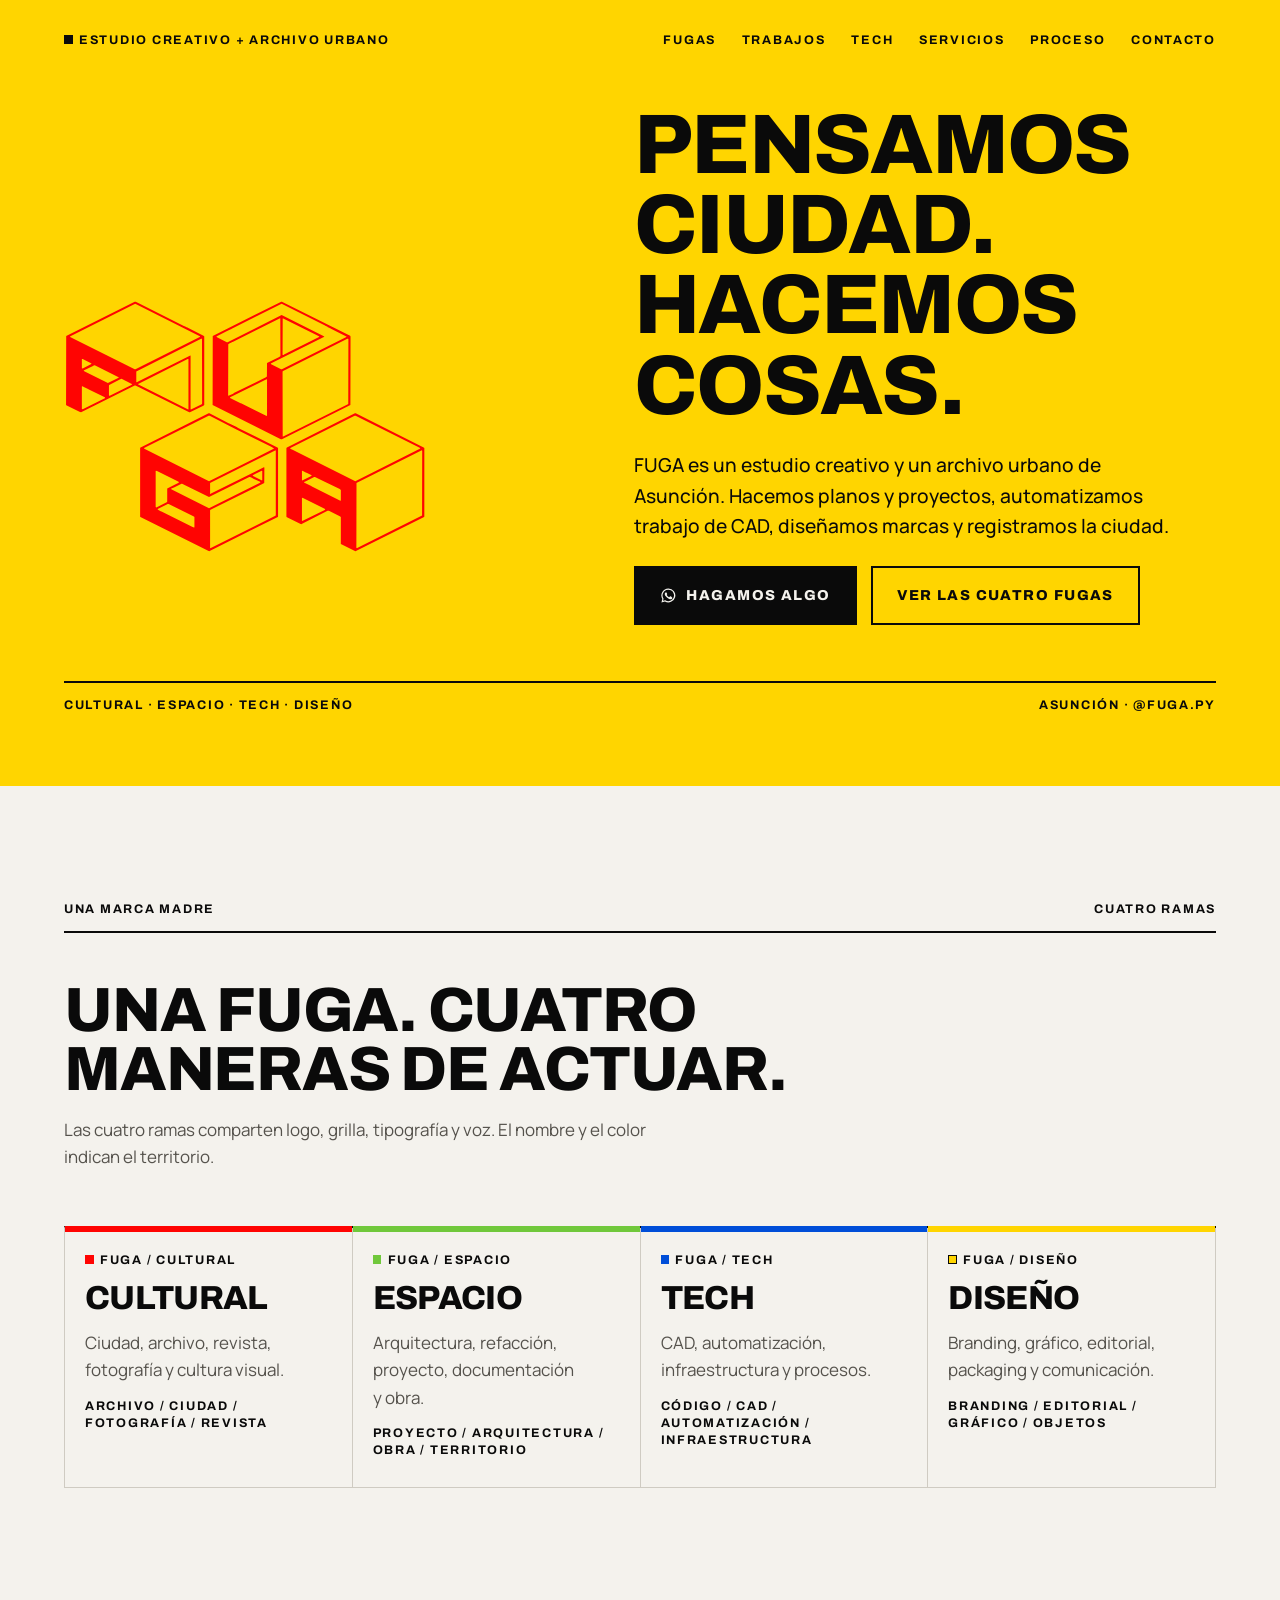
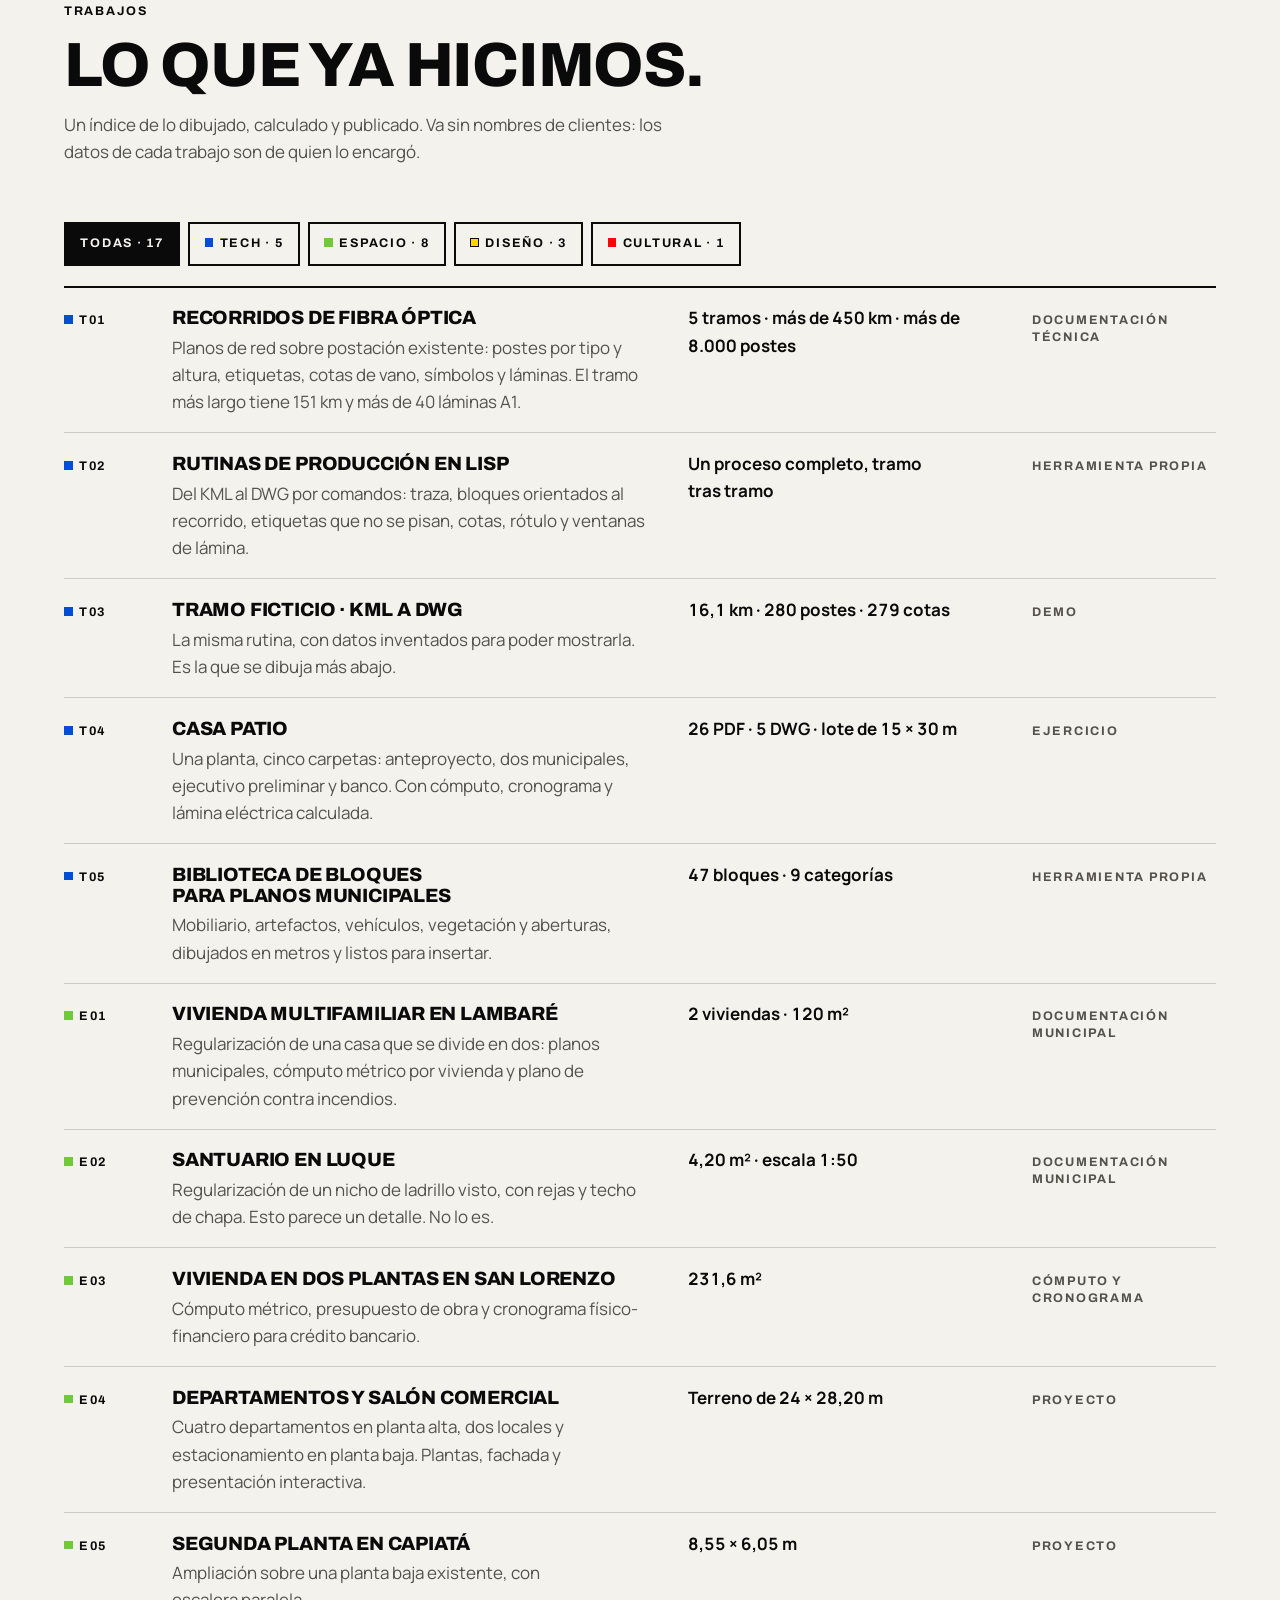
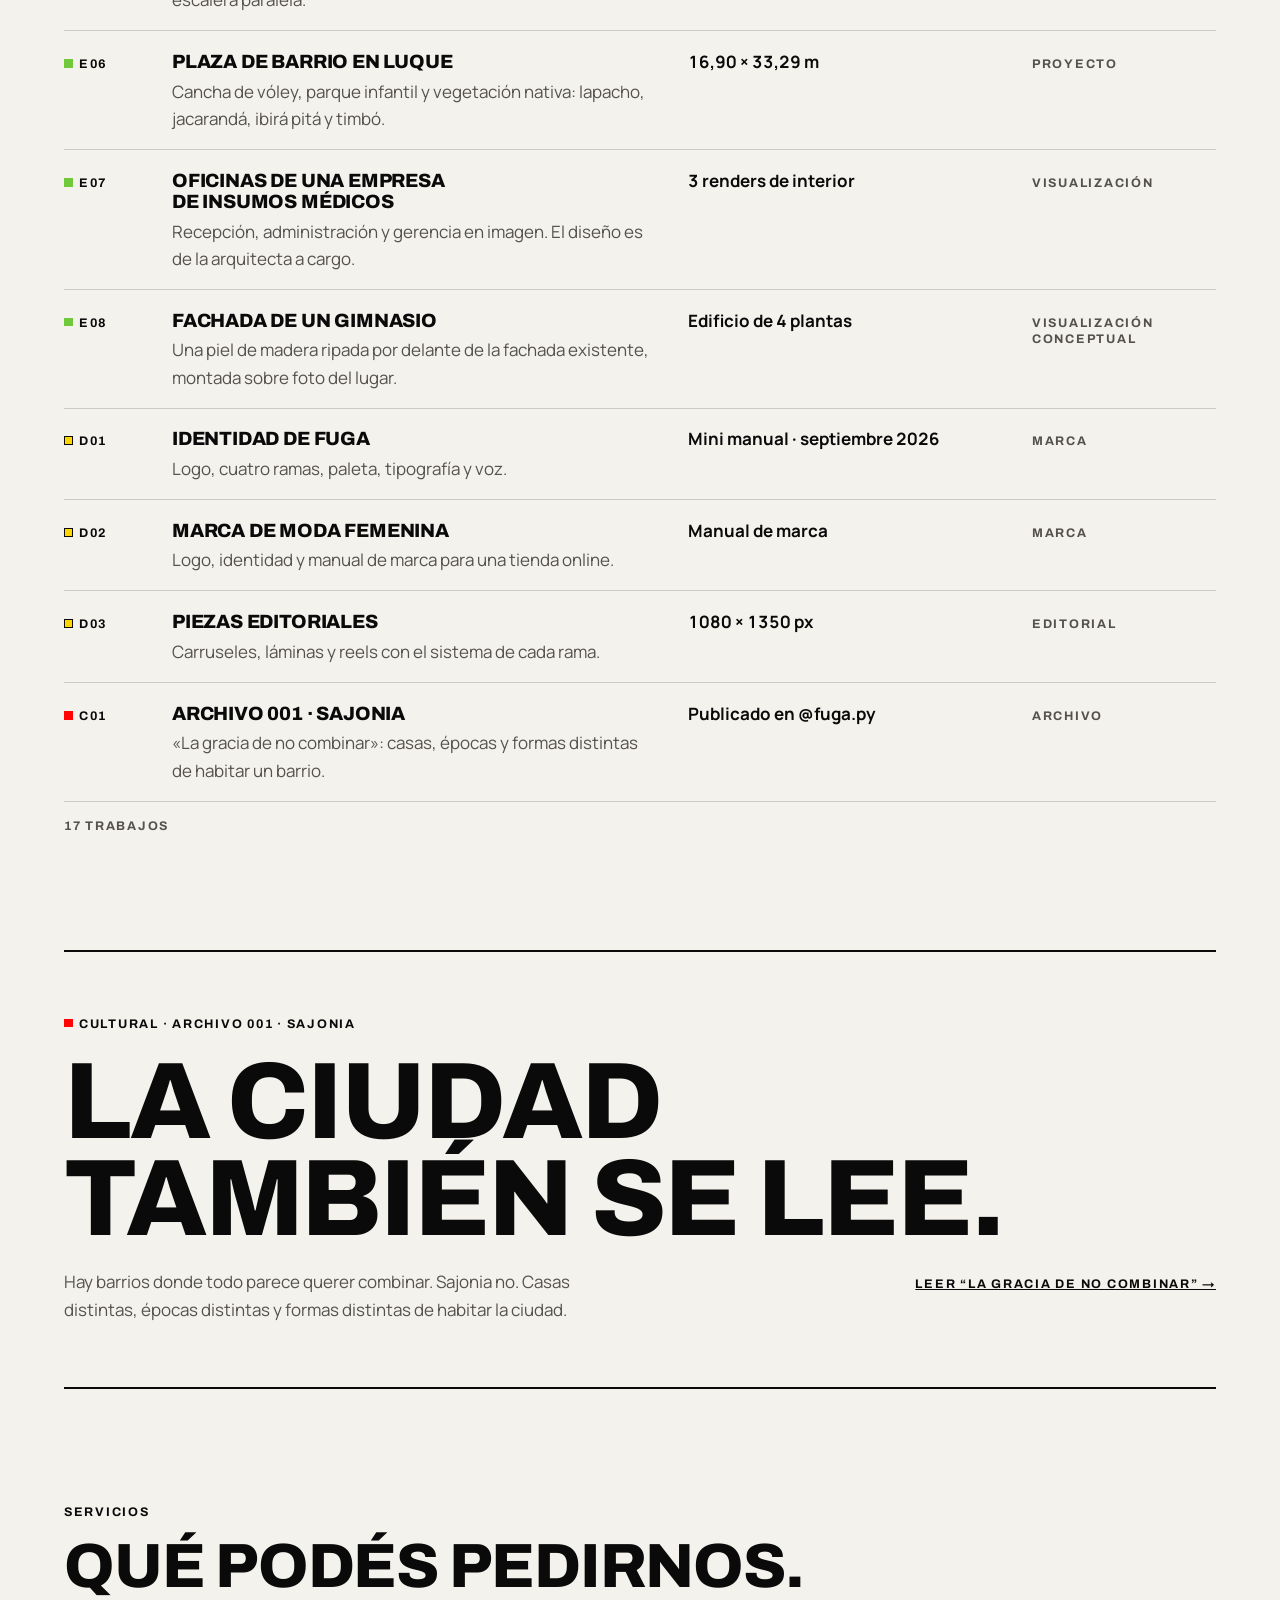
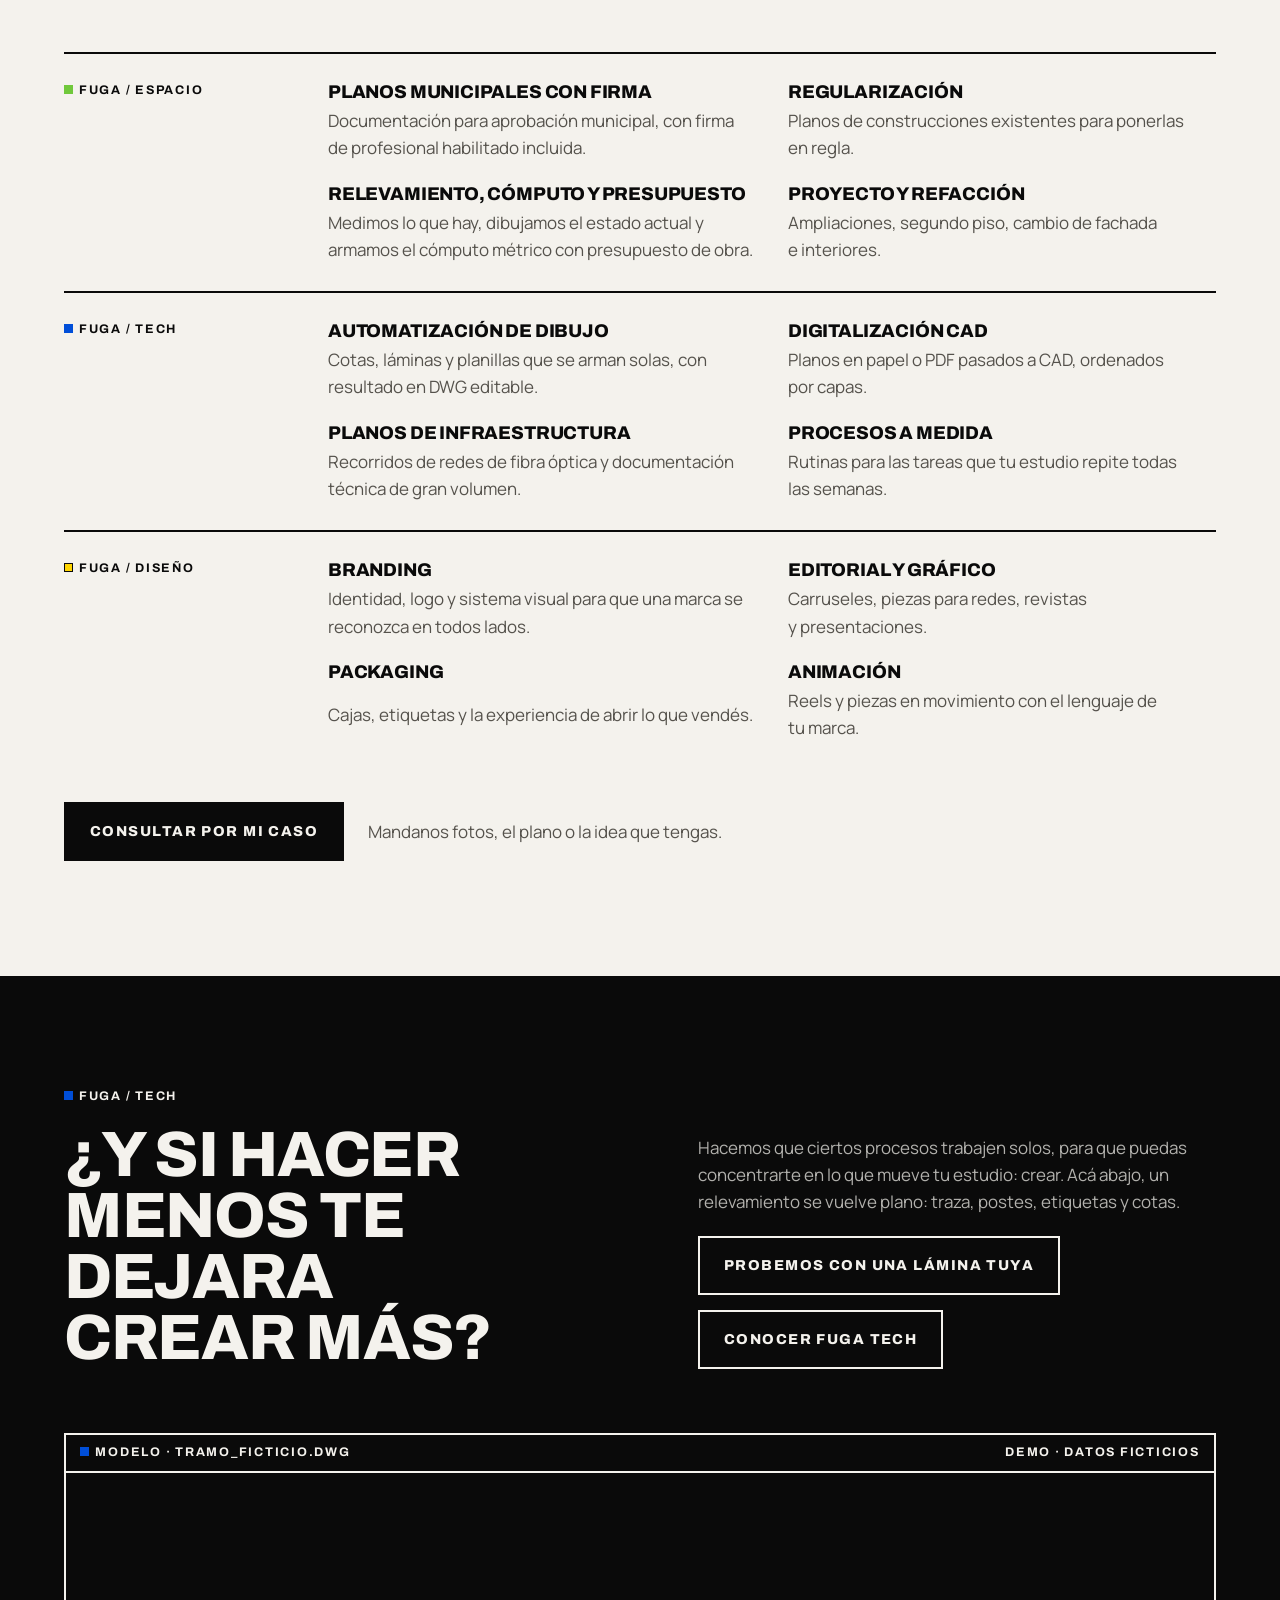
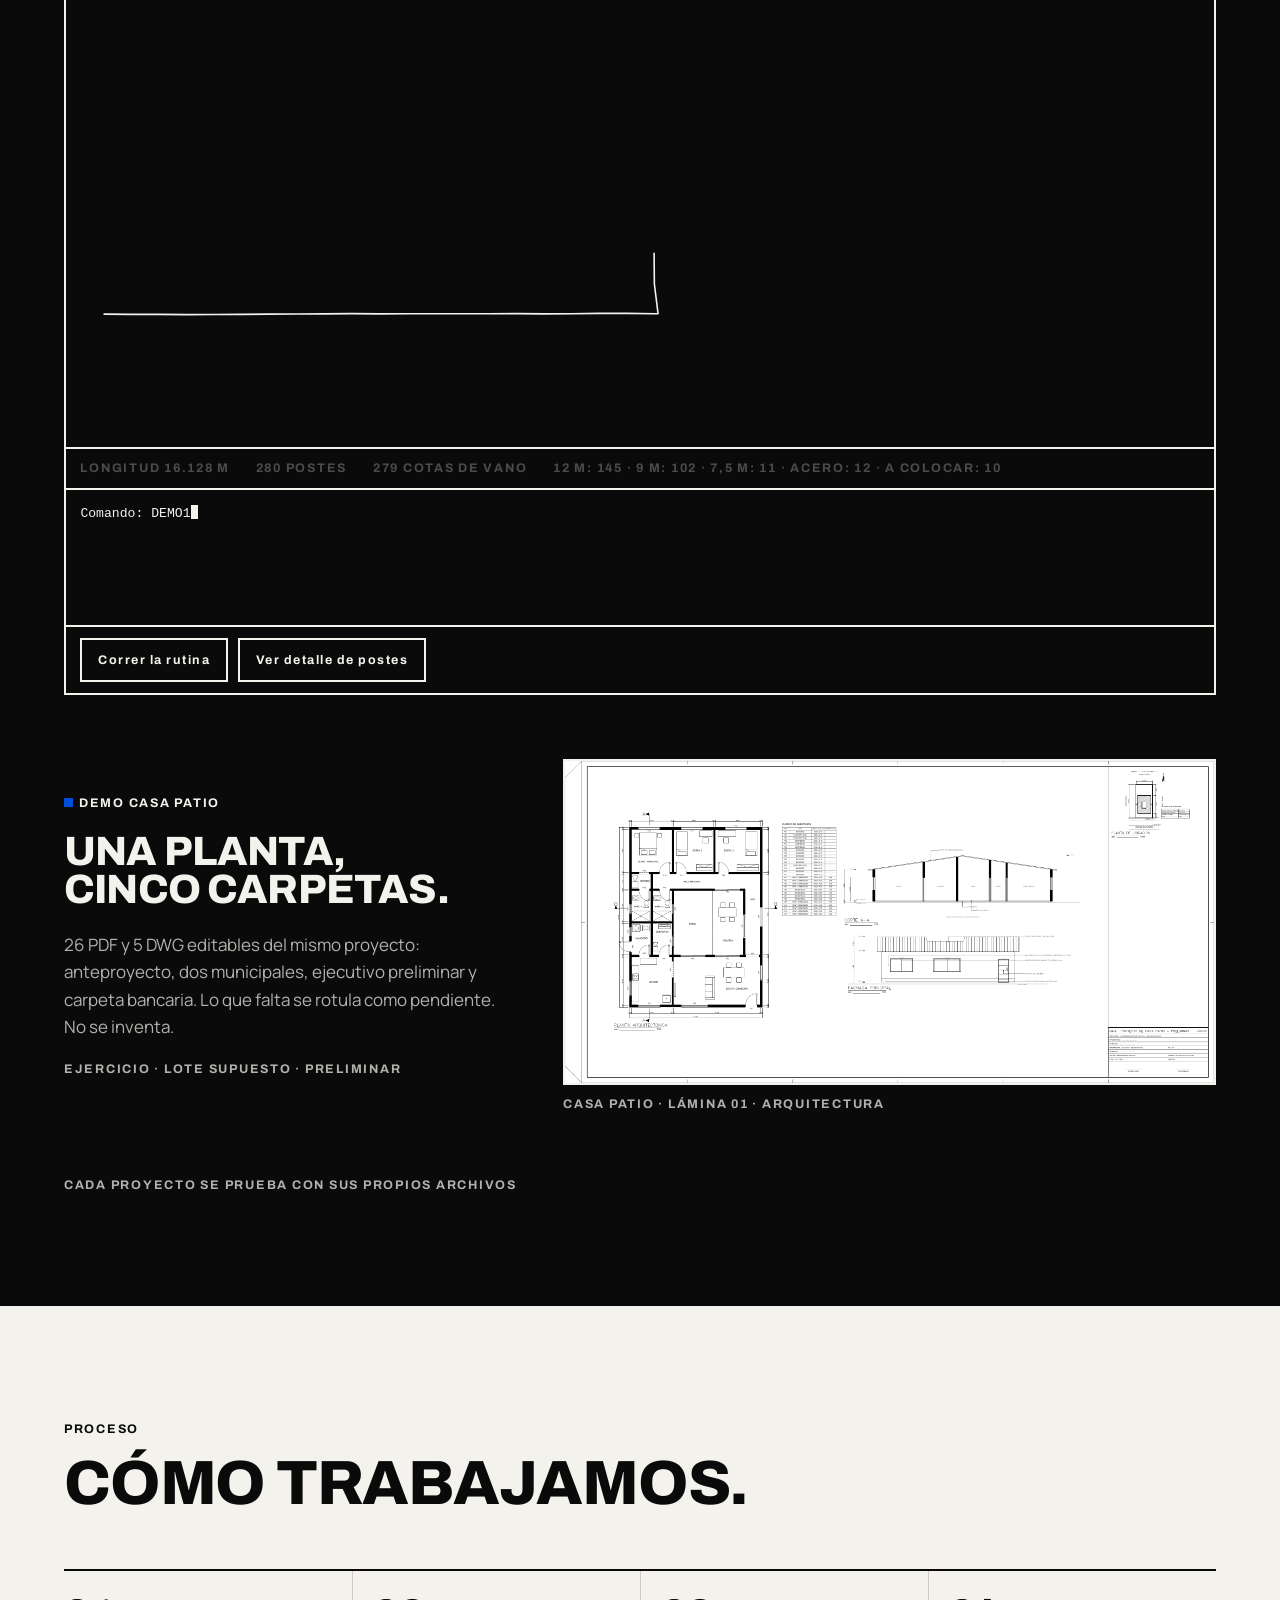
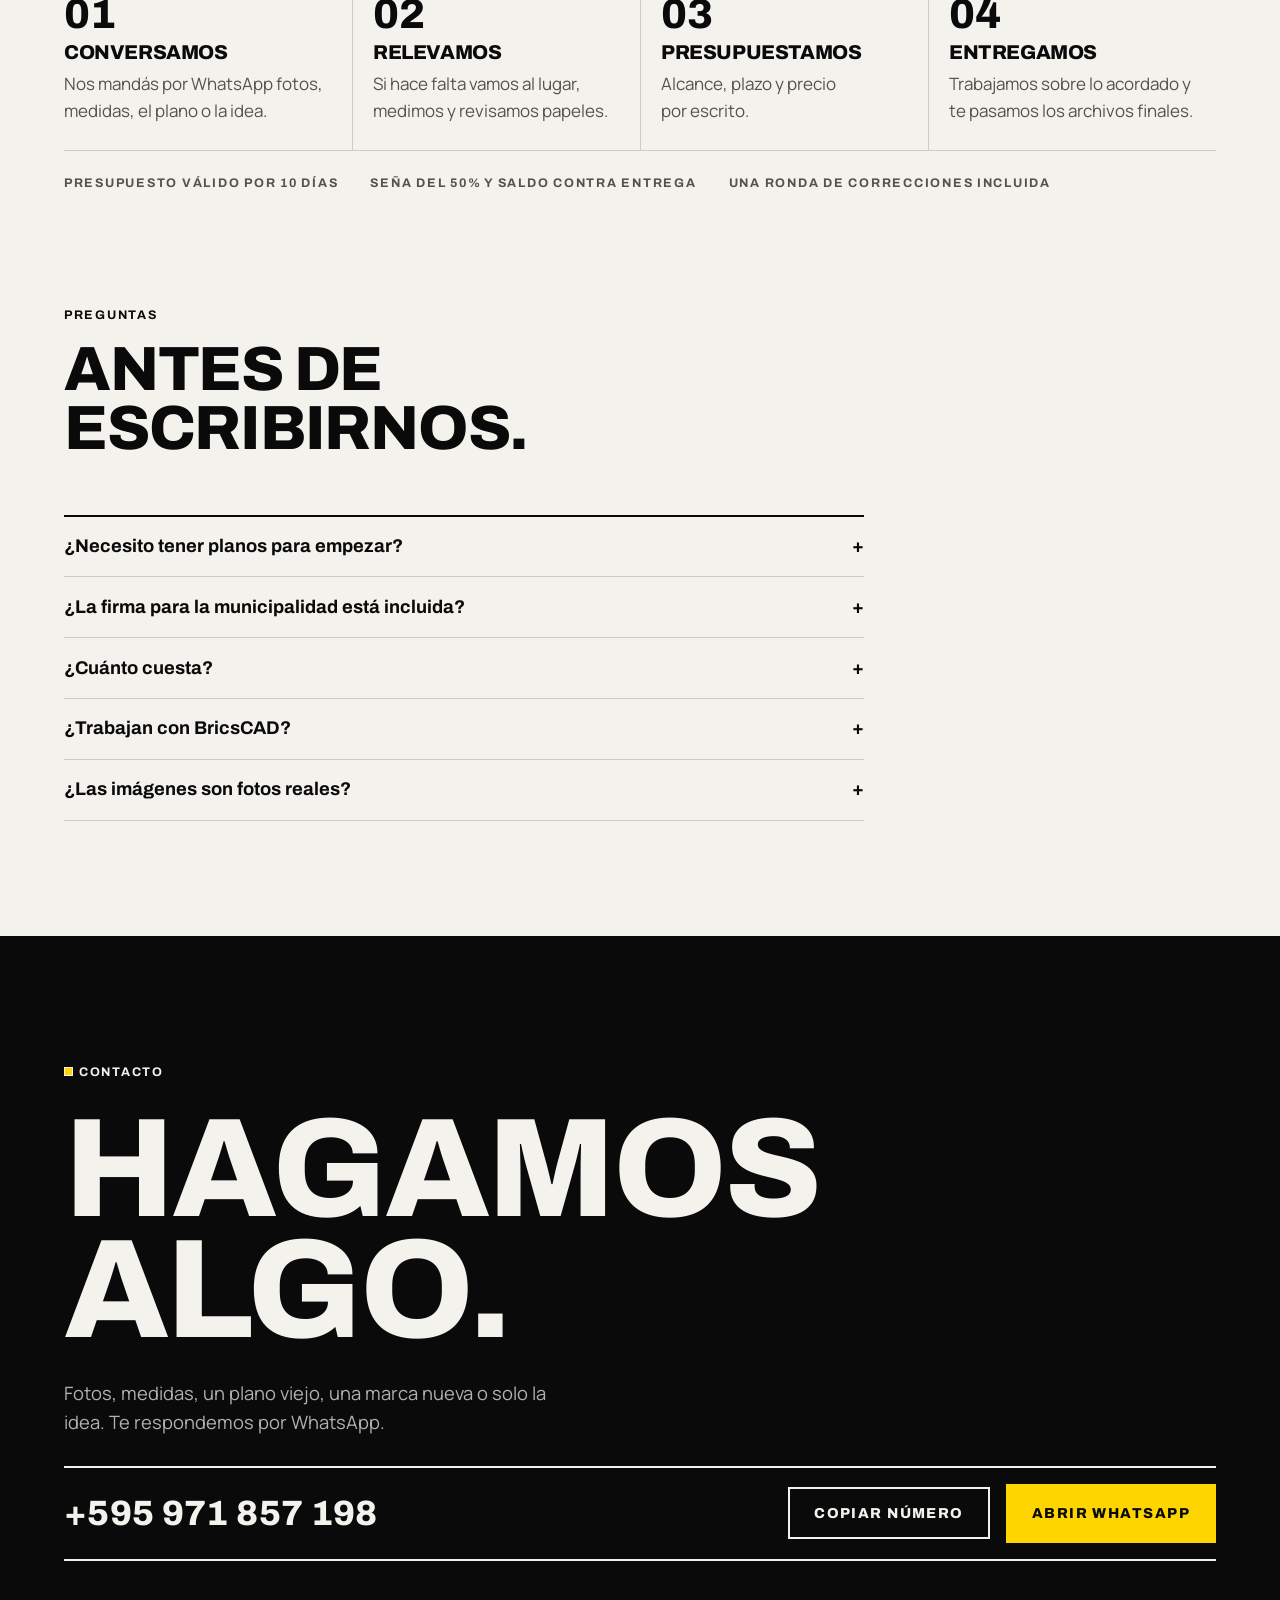
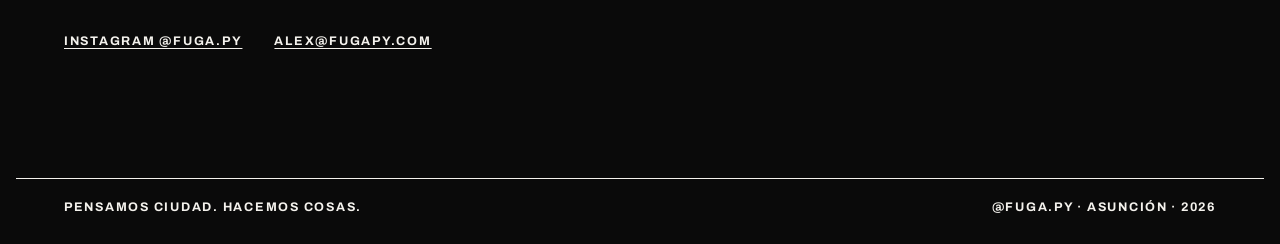
==== commit 32e04d20: "Sumar la página de producto de FUGA Tech Página propia en /tech/ con demo, módulos, proceso y datos " ====
--- a/index.html
+++ b/index.html
@@ -6,6 +6,34 @@
 <title>FUGA</title>
 <meta name="description" content="FUGA, estudio creativo y archivo urbano de Asunción. Pensamos ciudad. Hacemos cosas.">
 <meta name="theme-color" content="#FFD500">
+<link rel="canonical" href="https://fugapy.com/">
+<link rel="icon" href="/favicon.svg" type="image/svg+xml">
+<link rel="icon" href="/favicon.png" sizes="96x96" type="image/png">
+<link rel="apple-touch-icon" href="/apple-touch-icon.png">
+<meta property="og:type" content="website">
+<meta property="og:site_name" content="FUGA">
+<meta property="og:title" content="FUGA · Pensamos ciudad. Hacemos cosas.">
+<meta property="og:description" content="Estudio creativo y archivo urbano de Asunción. Cultural, Espacio, Tech y Diseño.">
+<meta property="og:url" content="https://fugapy.com/">
+<meta property="og:image" content="https://fugapy.com/og.png">
+<meta property="og:image:width" content="1200">
+<meta property="og:image:height" content="630">
+<meta property="og:locale" content="es_PY">
+<meta name="twitter:card" content="summary_large_image">
+<script type="application/ld+json">
+{
+  "@context": "https://schema.org",
+  "@type": "Organization",
+  "name": "FUGA",
+  "url": "https://fugapy.com/",
+  "logo": "https://fugapy.com/apple-touch-icon.png",
+  "description": "Estudio creativo y archivo urbano de Asunción.",
+  "email": "alex@fugapy.com",
+  "telephone": "+595971857198",
+  "address": { "@type": "PostalAddress", "addressLocality": "Asunción", "addressCountry": "PY" },
+  "sameAs": ["https://www.instagram.com/fuga.py/"]
+}
+</script>
 <link rel="preconnect" href="https://fonts.googleapis.com">
 <link rel="preconnect" href="https://fonts.gstatic.com" crossorigin>
 <link rel="stylesheet" href="https://fonts.googleapis.com/css2?family=Archivo:wght@500;700;800&family=Manrope:wght@400;600;700&display=swap">
@@ -522,6 +550,7 @@
           <p class="muted">Hacemos que ciertos procesos trabajen solos, para que puedas concentrarte en lo que mueve tu estudio: crear. Acá abajo, un relevamiento se vuelve plano: traza, postes, etiquetas y cotas.</p>
           <div class="ctas">
             <a class="btn btn-line" href="https://wa.me/595971857198?text=Hola%2C%20vi%20FUGA%20Tech.%20Quiero%20probar%20la%20automatizaci%C3%B3n%20con%20un%20plano%20de%20mi%20estudio." target="_blank" rel="noopener">Probemos con una lámina tuya</a>
+            <a class="btn btn-line" href="/tech/">Conocer FUGA Tech</a>
           </div>
         </div>
       </div>
@@ -601,6 +630,7 @@
       <p class="label copiado" id="copiado" aria-live="polite"></p>
       <div class="contacto-links label">
         <a href="https://www.instagram.com/fuga.py/" target="_blank" rel="noopener" translate="no">Instagram @fuga.py</a>
+        <a href="mailto:alex@fugapy.com" translate="no">alex@fugapy.com</a>
       </div>
     </div>
   </section>
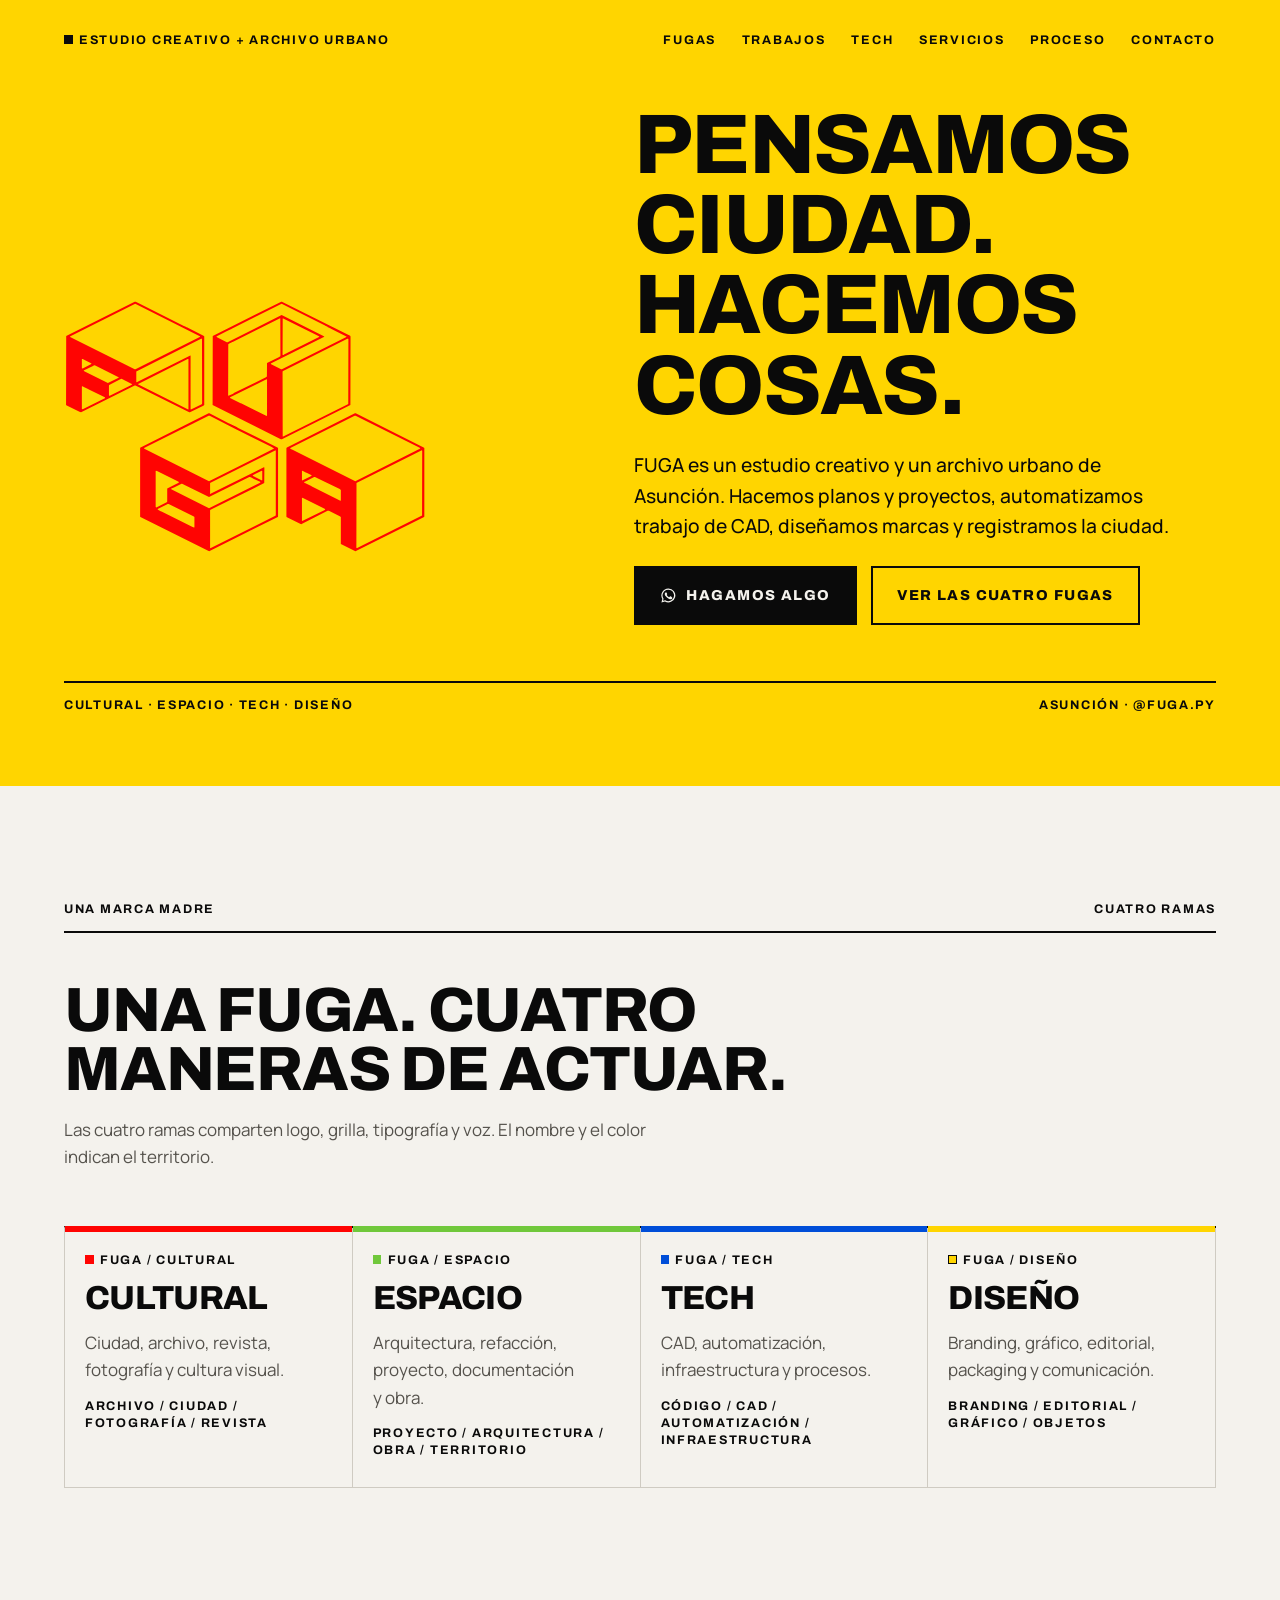
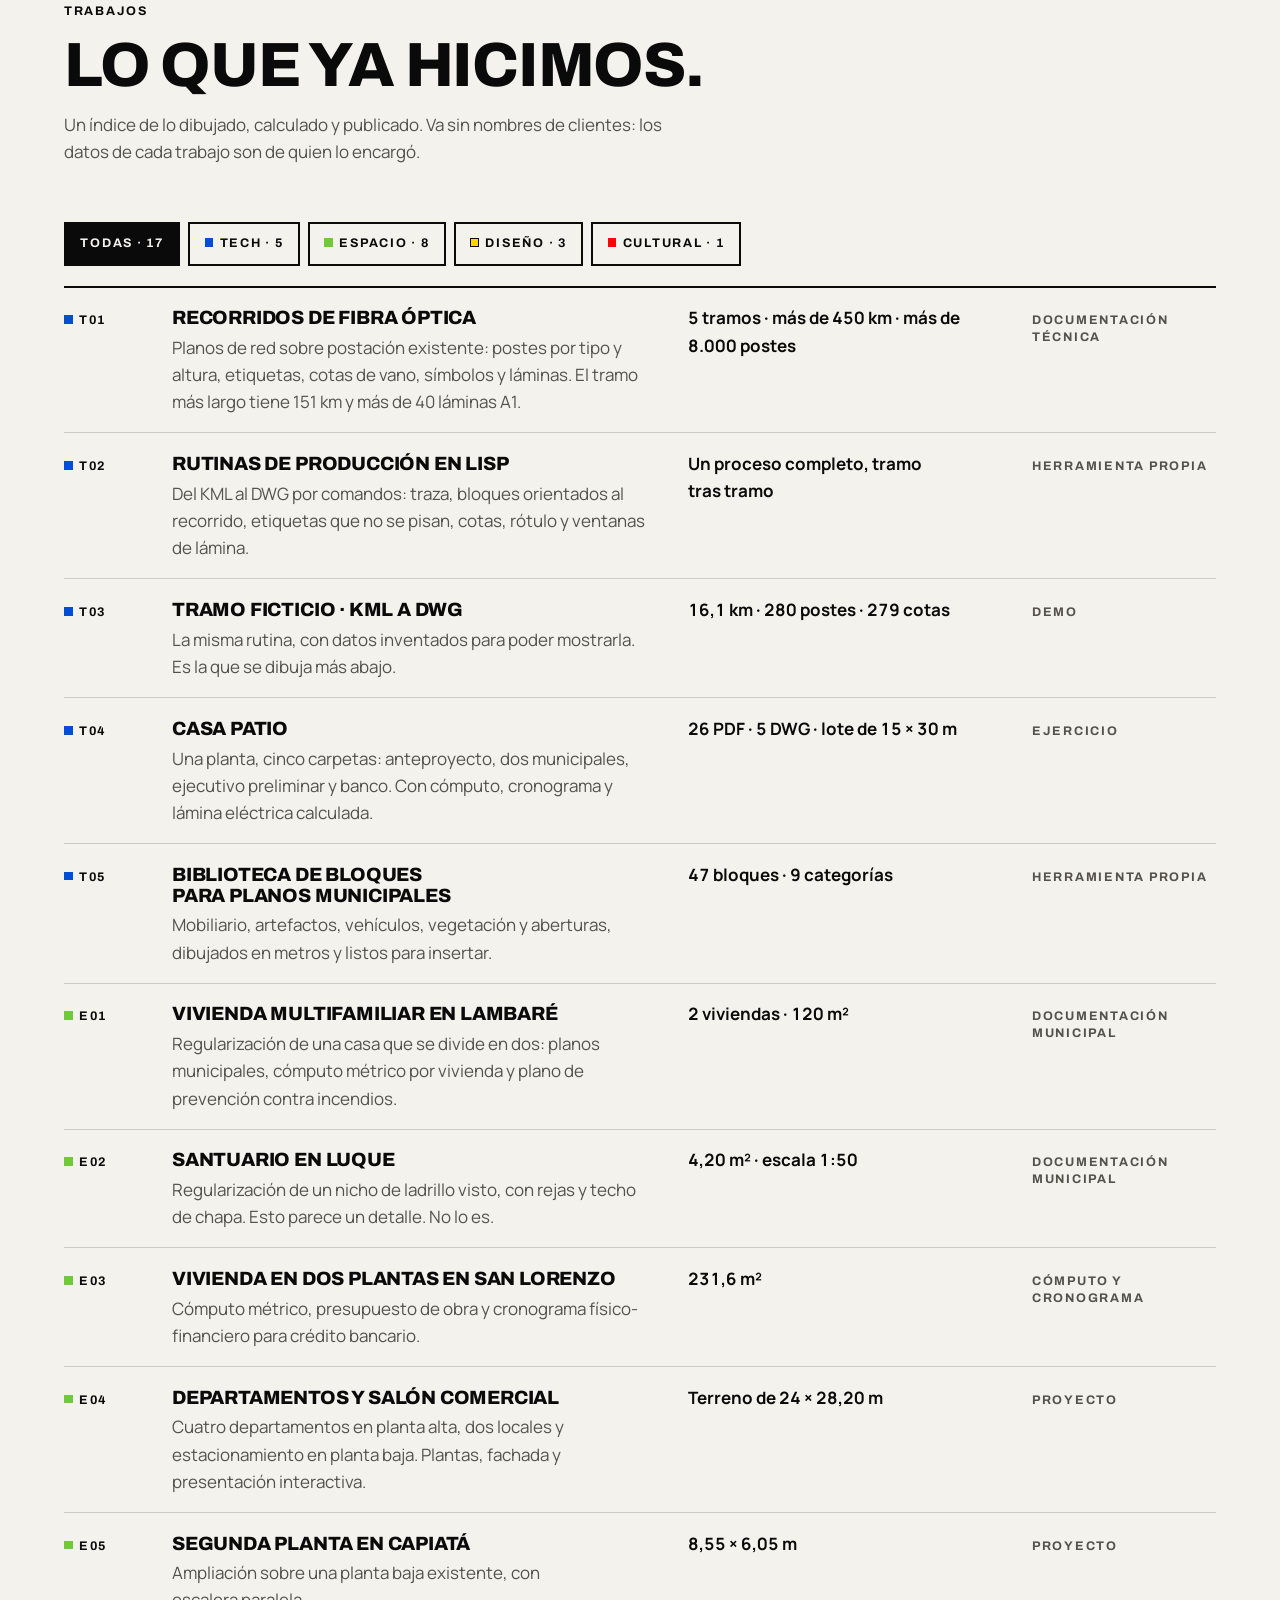
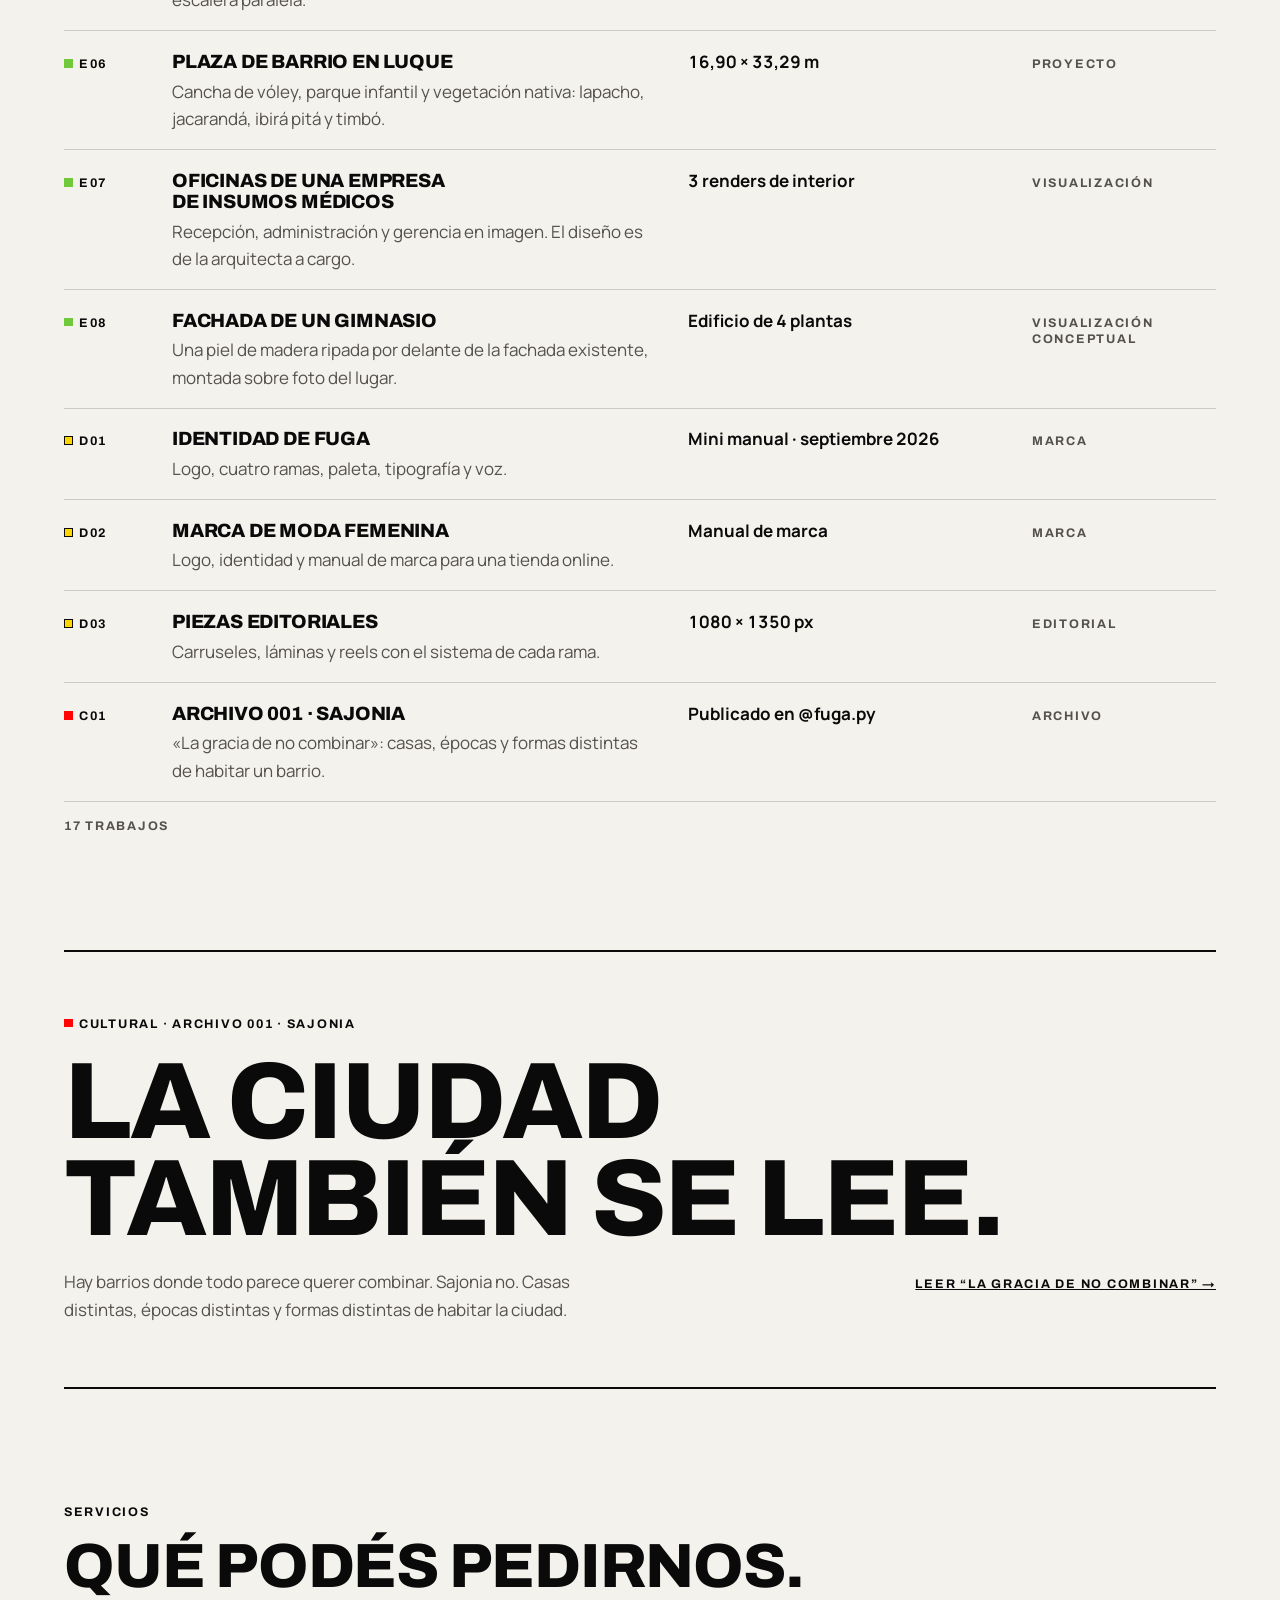
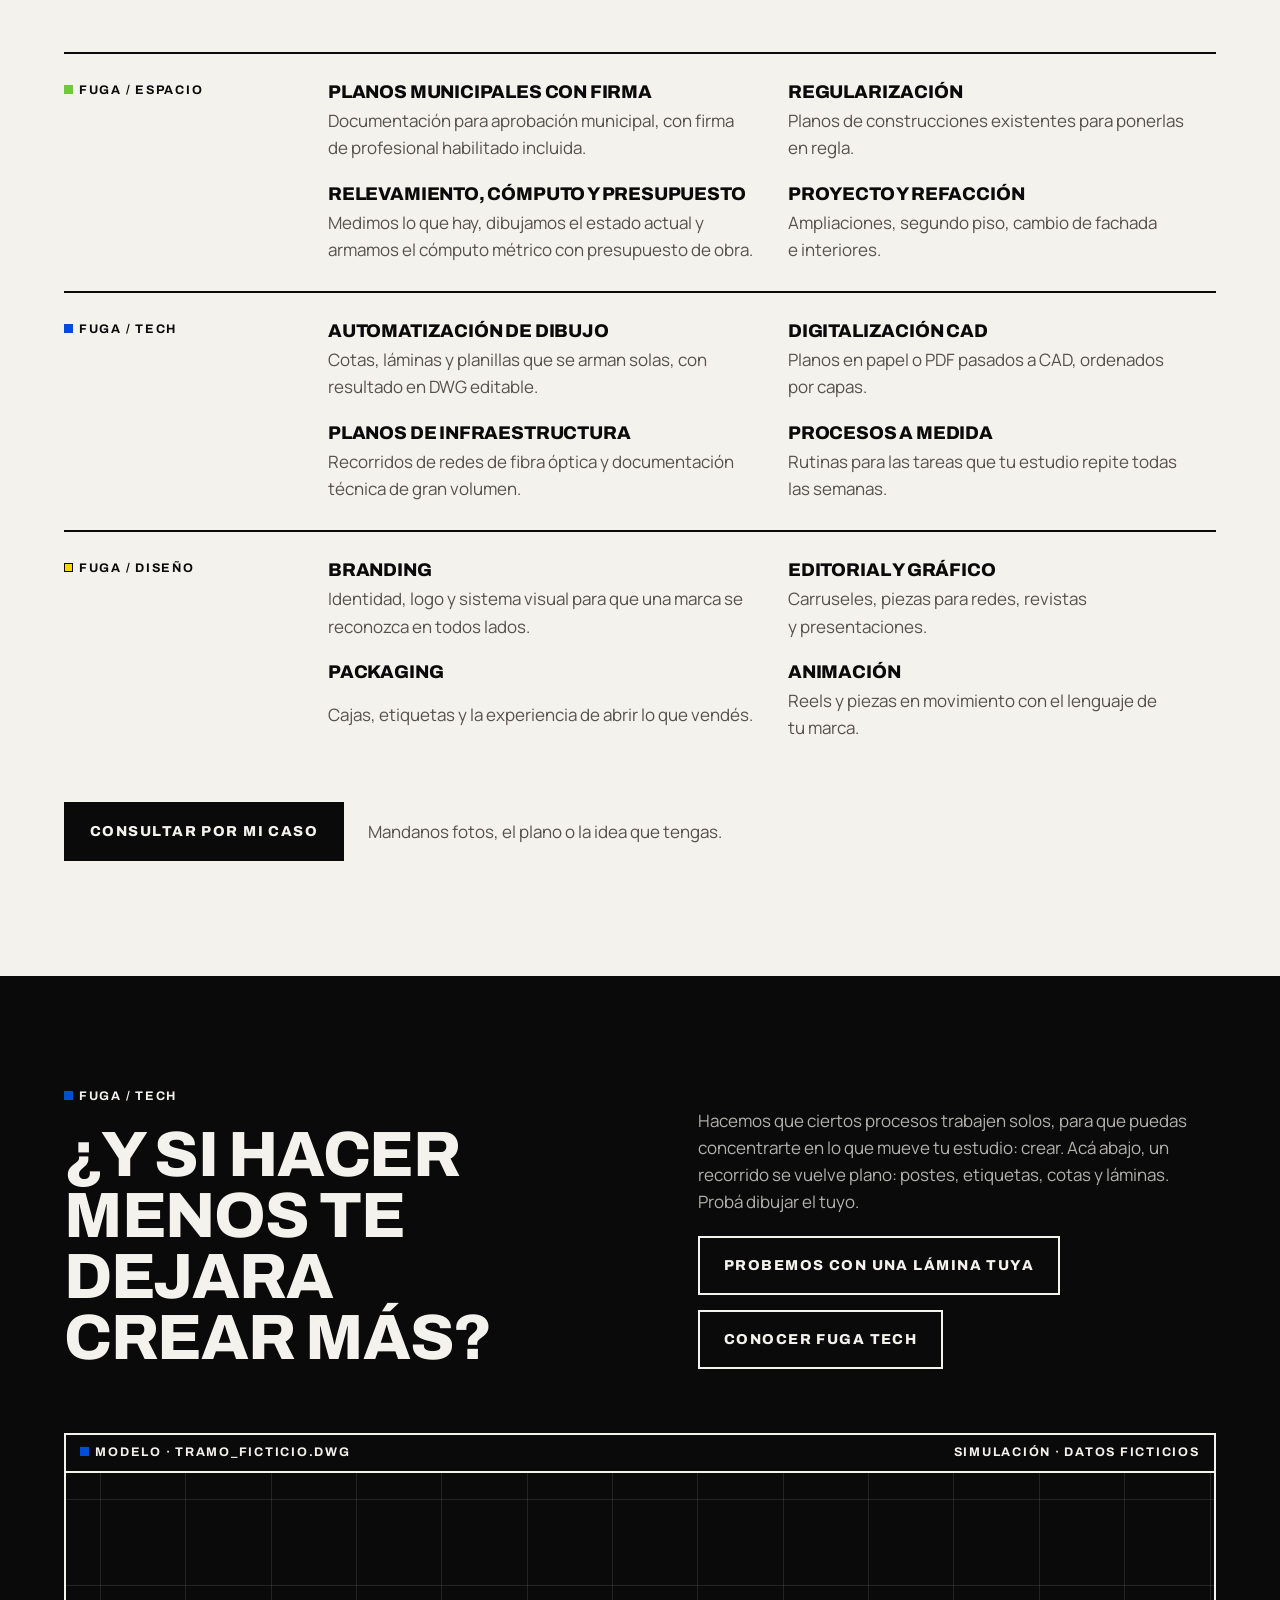
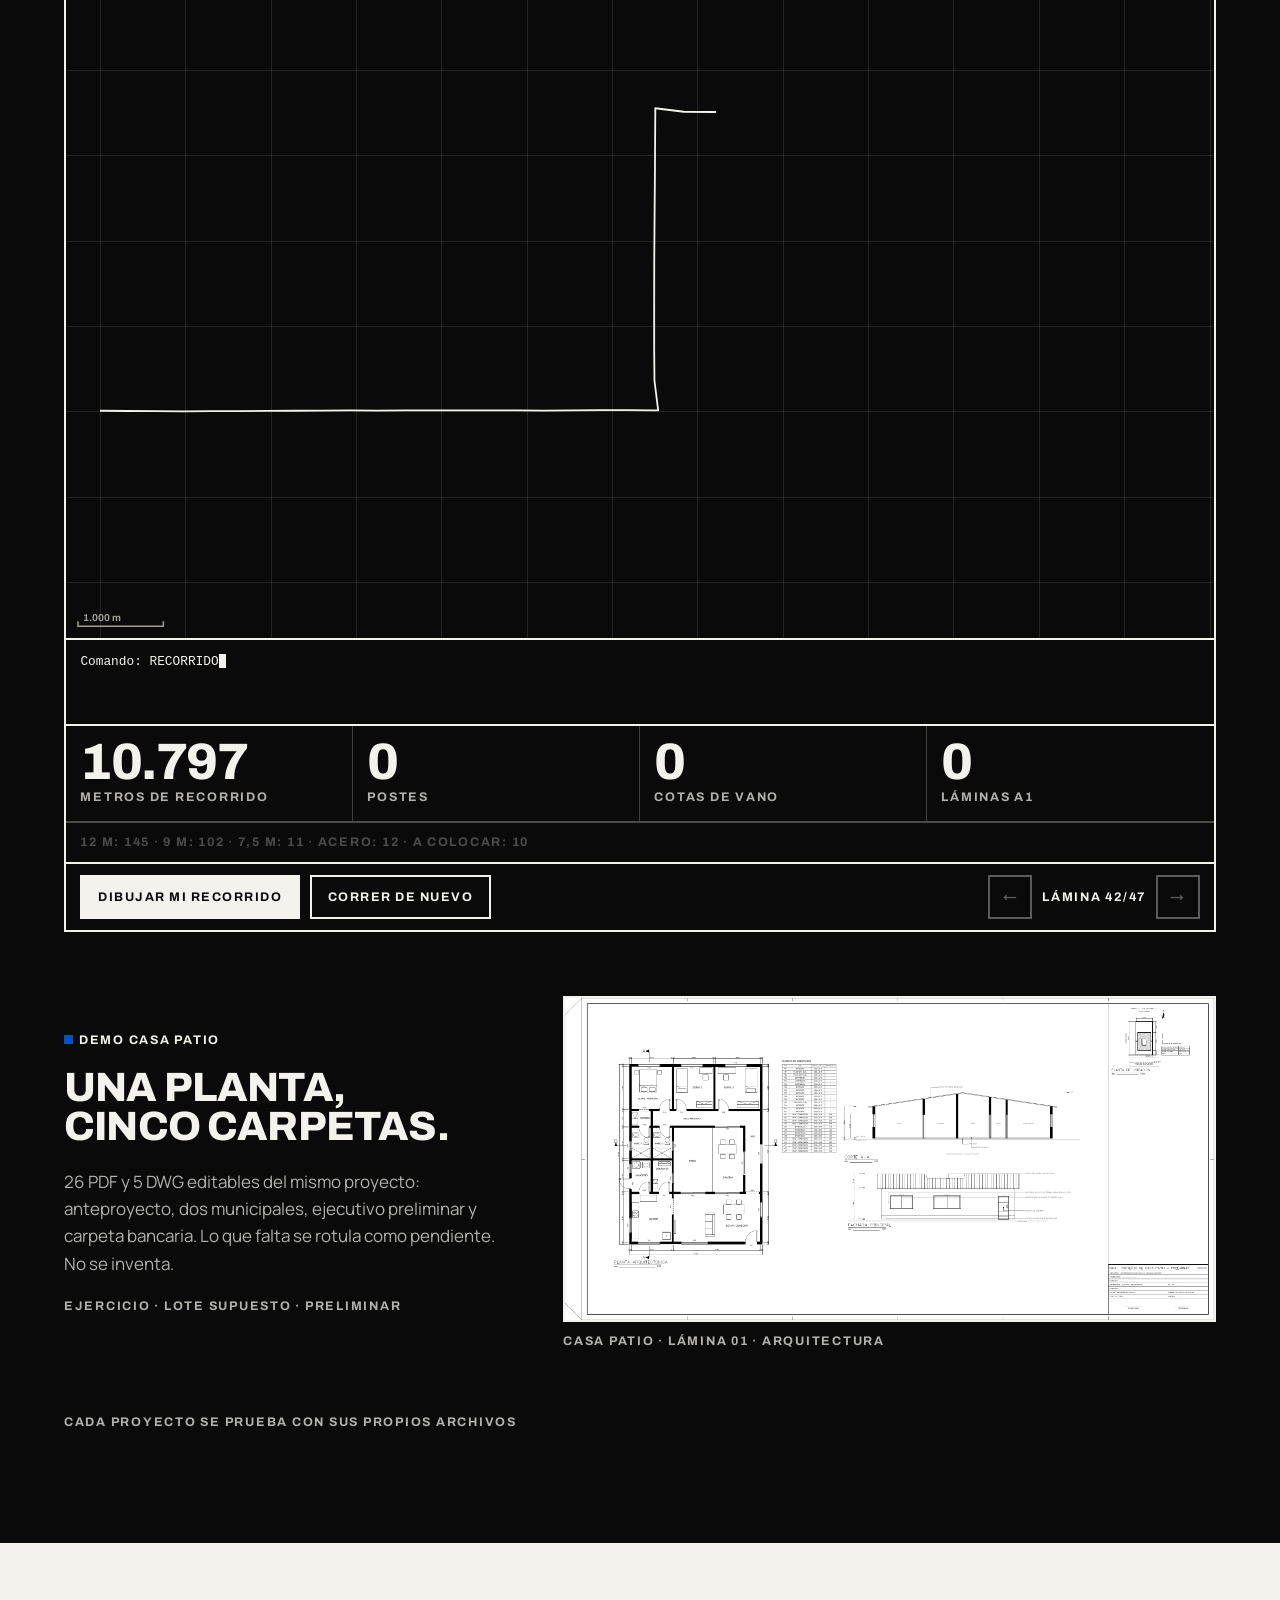
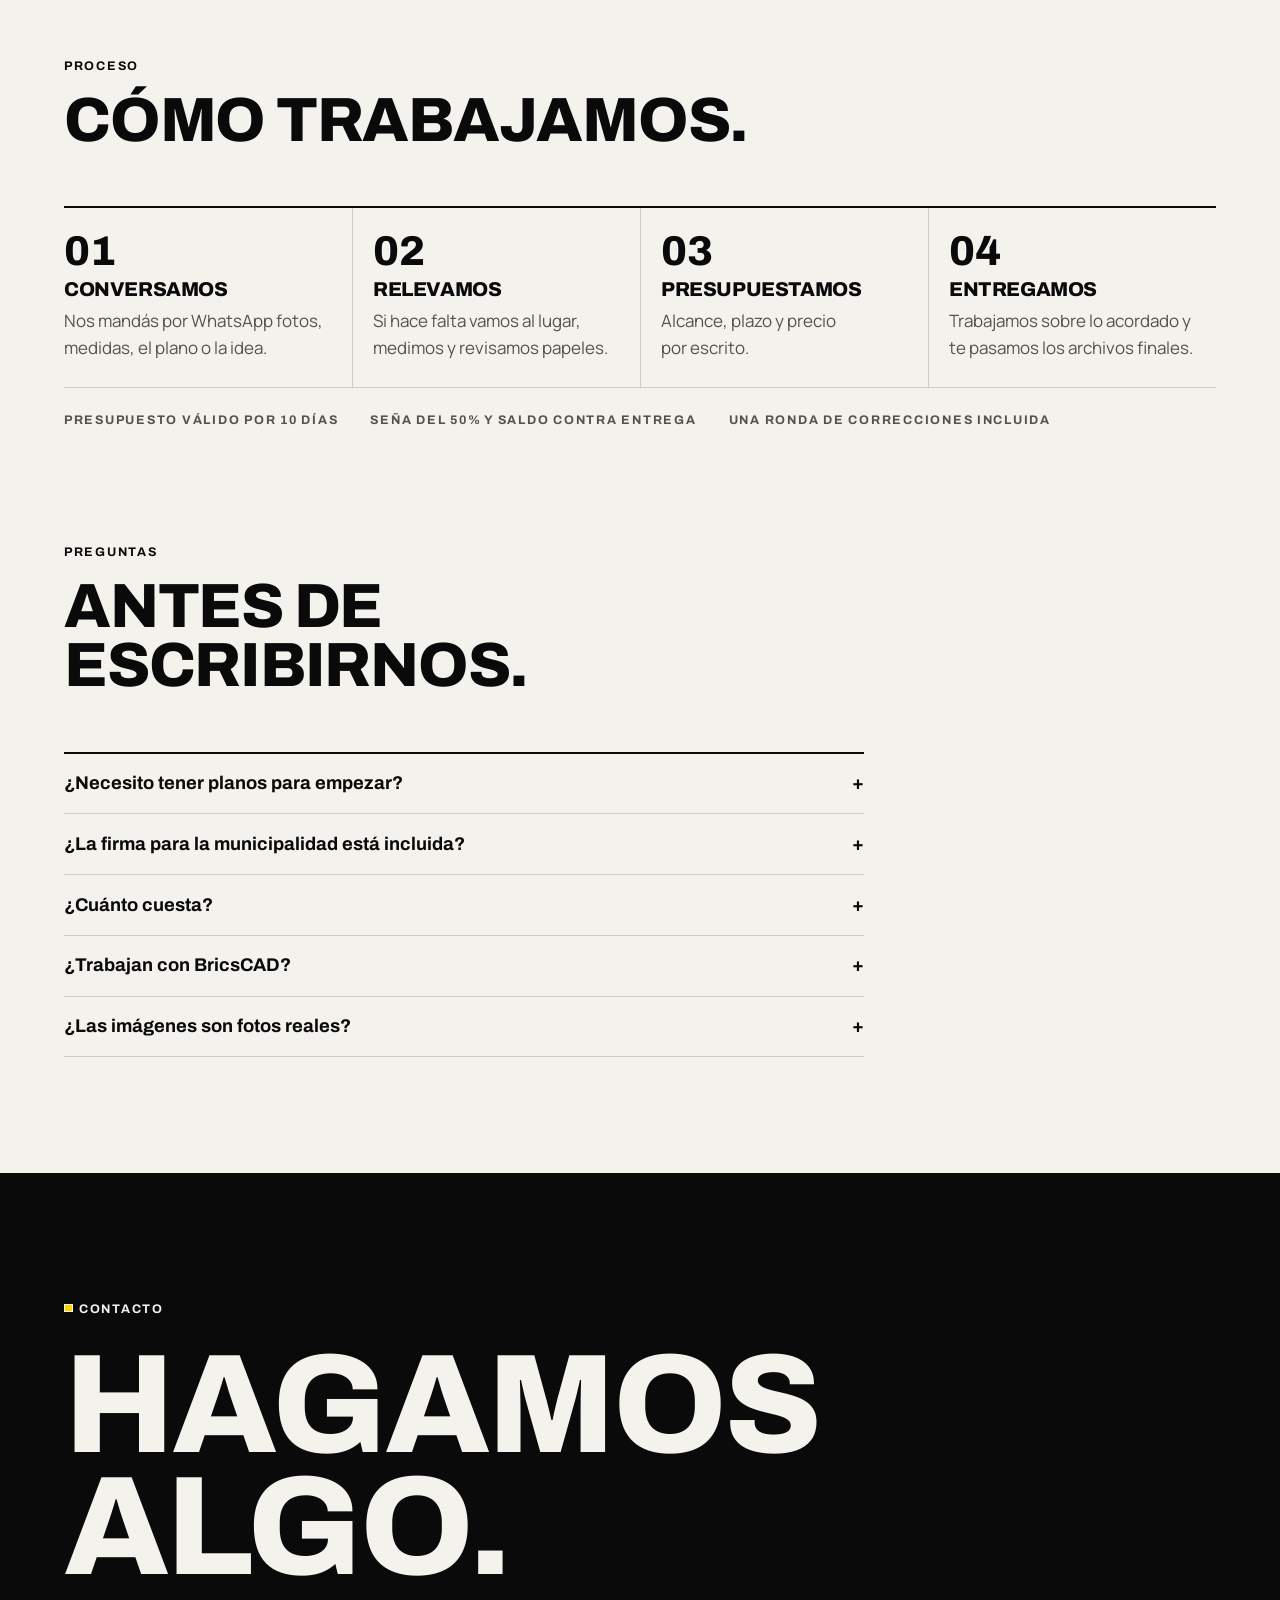
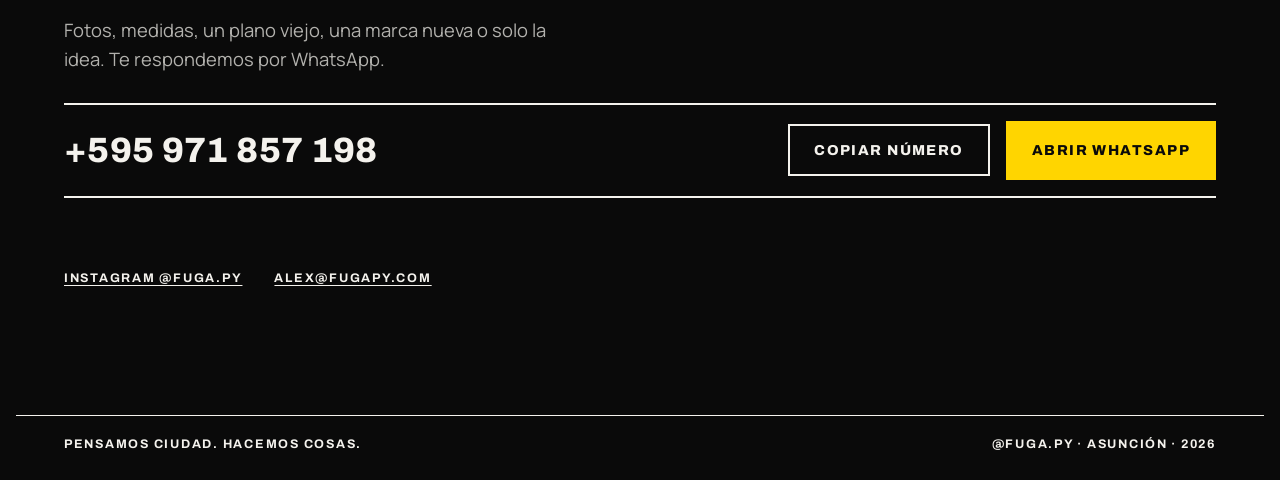
==== commit 85c8f302: "Rehacer las demos de FUGA Tech Redes: cámara que recorre el tramo, contadores en vivo, láminas A1 co" ====
--- a/index.html
+++ b/index.html
@@ -37,6 +37,7 @@
 <link rel="preconnect" href="https://fonts.googleapis.com">
 <link rel="preconnect" href="https://fonts.gstatic.com" crossorigin>
 <link rel="stylesheet" href="https://fonts.googleapis.com/css2?family=Archivo:wght@500;700;800&family=Manrope:wght@400;600;700&display=swap">
+<link rel="stylesheet" href="/assets/demo.css?v=2">
 <style>
 html,body{margin:0}img{max-width:100%}[hidden]{display:none!important}
 /* Sistema FUGA (mini manual sep 2026): papel y tinta sostienen la grilla, amarillo firma la marca madre,
@@ -244,22 +245,6 @@
 .tech .wrap { grid-template-columns: minmax(0, 1fr); align-items: start; }
 .tech-head { display: grid; grid-template-columns: minmax(0, 1.1fr) minmax(0, 1fr); gap: 1.5rem clamp(2rem, 5vw, 4rem); align-items: end; }
 @media (max-width: 860px) { .tech-head { grid-template-columns: minmax(0, 1fr); } }
-/* Modelo CAD: el plano que se dibuja. Colores por variables para que cada pieza elija su fondo. */
-.cad { margin: 0; display: grid; min-width: 0; border: 2px solid currentColor; --cad-bg: #0A0A0A; --cad-line: #F4F2ED; --cad-dim: #A29E96; }
-.cad-bar { display: flex; flex-wrap: wrap; justify-content: space-between; gap: .3rem 1.5rem; padding: .6rem .9rem; border-bottom: 2px solid currentColor; }
-.cad-view { position: relative; aspect-ratio: 2 / 1; max-width: 100%; min-width: 0; background: var(--cad-bg); }
-@media (max-width: 640px) { .cad-view { aspect-ratio: 4 / 3; } }
-.cad-view canvas { position: absolute; inset: 0; width: 100%; height: 100%; display: block; }
-.cad-computo { margin: 0; display: flex; flex-wrap: wrap; gap: .25rem 1.6rem; padding: .7rem .9rem; border-top: 2px solid currentColor; font-variant-numeric: tabular-nums; }
-.cad-computo span { transition: opacity .3s ease; }
-.cad-computo:not(.on) span { opacity: .28; }
-.cad-cmd { margin: 0; padding: .8rem .9rem; border-top: 2px solid currentColor; font: .82rem/1.7 ui-monospace, "Cascadia Mono", Consolas, Menlo, monospace; min-height: calc(1.7em * 5 + 1.6rem); white-space: pre-wrap; word-break: break-word; }
-.cad-cursor { display: inline-block; width: .55em; height: 1.05em; background: currentColor; vertical-align: -.18em; animation: cad-parpadeo 1s steps(1) infinite; }
-@keyframes cad-parpadeo { 50% { opacity: 0; } }
-@media (prefers-reduced-motion: reduce) { .cad-cursor { animation: none; } .cad-computo span { transition: none; } }
-.cad-ctl { display: flex; flex-wrap: wrap; gap: .6rem; padding: .7rem .9rem; border-top: 2px solid currentColor; }
-.cad-ctl button { font: inherit; color: inherit; background: transparent; border: 2px solid currentColor; padding: .65rem 1rem; min-height: 2.75rem; cursor: pointer; letter-spacing: .12em; }
-.cad-ctl button:hover { background: var(--cad-line); color: var(--cad-bg); border-color: var(--cad-line); }
 .tech .cad-ctl button:hover { background: var(--bg); color: var(--fg); border-color: var(--bg); }
 .patio { display: grid; grid-template-columns: minmax(0, 1fr) minmax(0, 1.5fr); gap: 1.5rem clamp(2rem, 5vw, 4rem); align-items: center; }
 @media (max-width: 860px) { .patio { grid-template-columns: minmax(0, 1fr); } }
@@ -547,7 +532,7 @@
           <h2 id="tech-titulo">¿Y si hacer menos te dejara crear más?</h2>
         </div>
         <div class="tech-copy">
-          <p class="muted">Hacemos que ciertos procesos trabajen solos, para que puedas concentrarte en lo que mueve tu estudio: crear. Acá abajo, un relevamiento se vuelve plano: traza, postes, etiquetas y cotas.</p>
+          <p class="muted">Hacemos que ciertos procesos trabajen solos, para que puedas concentrarte en lo que mueve tu estudio: crear. Acá abajo, un recorrido se vuelve plano: postes, etiquetas, cotas y láminas. Probá dibujar el tuyo.</p>
           <div class="ctas">
             <a class="btn btn-line" href="https://wa.me/595971857198?text=Hola%2C%20vi%20FUGA%20Tech.%20Quiero%20probar%20la%20automatizaci%C3%B3n%20con%20un%20plano%20de%20mi%20estudio." target="_blank" rel="noopener">Probemos con una lámina tuya</a>
             <a class="btn btn-line" href="/tech/">Conocer FUGA Tech</a>
@@ -556,13 +541,23 @@
       </div>
 
       <figure class="cad" id="demo">
-        <div class="cad-bar label"><span><span class="sq sq--blue"></span>Modelo · tramo_ficticio.dwg</span><span>Demo · datos ficticios</span></div>
+        <div class="cad-bar label"><span><span class="sq sq--blue"></span><span data-t="file">Modelo · tramo_ficticio.dwg</span></span><span>Simulación · datos ficticios</span></div>
         <div class="cad-view">
-          <canvas role="img" aria-label="Plano de un recorrido de fibra óptica ficticio de 16,1 km que se dibuja por pasos: traza, 280 postes, etiquetas y 279 cotas de vano."></canvas>
+          <canvas role="img" aria-label="Simulación de un plano de fibra óptica: un recorrido ficticio de 16,1 km recibe 280 postes, etiquetas y 279 cotas de vano, y se reparte en láminas A1 con rótulo. También se puede dibujar un recorrido propio."></canvas>
         </div>
-        <p class="cad-computo label"><span>Longitud 16.128 m</span><span>280 postes</span><span>279 cotas de vano</span><span>12 m: 145 · 9 m: 102 · 7,5 m: 11 · Acero: 12 · A colocar: 10</span></p>
         <pre class="cad-cmd" aria-label="Línea de comandos"></pre>
-        <div class="cad-ctl label"><button type="button" data-act="run">Correr la rutina</button><button type="button" data-act="view">Ver tramo completo</button></div>
+        <dl class="cad-stats">
+          <div><dd data-n="len">16.128</dd><dt class="label">Metros de recorrido</dt></div>
+          <div><dd data-n="poles">280</dd><dt class="label">Postes</dt></div>
+          <div><dd data-n="cotas">279</dd><dt class="label">Cotas de vano</dt></div>
+          <div><dd data-n="sheets">47</dd><dt class="label">Láminas A1</dt></div>
+        </dl>
+        <p class="cad-computo label on" data-t="computo">12 m: 145 · 9 m: 102 · 7,5 m: 11 · Acero: 12 · A colocar: 10</p>
+        <div class="cad-ctl label">
+          <button type="button" class="cad-main" data-act="draw">Dibujar mi recorrido</button>
+          <button type="button" data-act="run">Correr de nuevo</button>
+          <span class="cad-nav"><button type="button" data-act="prev" aria-label="Lámina anterior">←</button><output data-t="sheet">Lámina 01/47</output><button type="button" data-act="next" aria-label="Lámina siguiente">→</button></span>
+        </div>
       </figure>
 
       <div class="patio">
@@ -643,196 +638,12 @@
   </div>
 </footer>
 
+<script src="/assets/fibra-data.js?v=2"></script>
+<script src="/assets/fibra.js?v=2"></script>
 <script>
-// Modelo CAD: reproduce en canvas la corrida de DEMO_KML_a_DWG.lsp con sus mismos datos ficticios.
-function fugaDemo(root, D) {
-  var cv = root.querySelector('canvas'), ctx = cv.getContext('2d');
-  var view = root.querySelector('.cad-view'), cmdEl = root.querySelector('.cad-cmd');
-  var comp = root.querySelector('.cad-computo');
-  var bRun = root.querySelector('[data-act="run"]'), bView = root.querySelector('[data-act="view"]');
-  var reduce = window.matchMedia('(prefers-reduced-motion: reduce)').matches;
-  var W = 0, H = 0, dpr = 1, gen = 0, i;
-  var S = { route: 1, poles: 1, labels: 1, cotas: 1, z: 1 };
-  var FIN = ['Comando: DEMO3', 'DEMO 3/5 - 280 etiquetas.', 'Comando: DEMO4', 'DEMO 4/5 - 279 cotas de vano.', 'Comando: DEMO5', 'DEMO 5/5 - cómputo cargado.', 'Comando: '];
-  var lines = FIN.slice();
-  var FOCUS = 247, F0 = FOCUS - 9, F1 = FOCUS + 9;
-
-  var cum = [0];
-  for (i = 1; i < D.t.length; i++) cum.push(cum[i - 1] + Math.hypot(D.t[i][0] - D.t[i - 1][0], D.t[i][1] - D.t[i - 1][1]));
-  var total = cum[cum.length - 1];
-  var bx0 = 1e9, bx1 = -1e9, by0 = 1e9, by1 = -1e9;
-  function grow(p) { bx0 = Math.min(bx0, p[0]); bx1 = Math.max(bx1, p[0]); by0 = Math.min(by0, p[1]); by1 = Math.max(by1, p[1]); }
-  D.t.forEach(grow); D.r.forEach(function (pl) { pl.forEach(grow); });
-
-  var cs = getComputedStyle(root);
-  function col(n, d) { var v = cs.getPropertyValue(n).trim(); return v || d; }
-  var C = { bg: col('--cad-bg', '#0A0A0A'), ln: col('--cad-line', '#F4F2ED'), dm: col('--cad-dim', '#A29E96') };
-
-  function ease(t) { return t < .5 ? 4 * t * t * t : 1 - Math.pow(-2 * t + 2, 3) / 2; }
-  function out(t) { return 1 - Math.pow(1 - t, 3); }
-  function pad(n) { return (n < 10 ? '00' : n < 100 ? '0' : '') + n; }
-
-  function camExt() { return { cx: (bx0 + bx1) / 2, cy: (by0 + by1) / 2, ppm: Math.min(W / ((bx1 - bx0) * 1.07), H / ((by1 - by0) * 1.3)) }; }
-  function camDet() { var p = D.p[FOCUS]; return { cx: p[1], cy: p[2] + 28, ppm: Math.max(1.4, Math.min(2.6, H / 165)) }; }
-  function cam() {
-    var a = camExt(), b = camDet(), t = ease(S.z);
-    var ppm = Math.exp(Math.log(a.ppm) + (Math.log(b.ppm) - Math.log(a.ppm)) * t);
-    var k = (1 / a.ppm - 1 / ppm) / (1 / a.ppm - 1 / b.ppm);
-    return { cx: a.cx + (b.cx - a.cx) * k, cy: a.cy + (b.cy - a.cy) * k, ppm: ppm };
-  }
-  function shown(idx, v) { return v >= 1 || (v > 0 && idx >= F0 && (idx - F0) / (F1 - F0) < v); }
-
-  function draw() {
-    if (!W || !H) return;
-    var c = cam(), ppm = c.ppm, n, p, sx, sy, s, a, b, k;
-    function X(x) { return W / 2 + (x - c.cx) * ppm; }
-    function Y(y) { return H / 2 - (y - c.cy) * ppm; }
-    ctx.setTransform(dpr, 0, 0, dpr, 0, 0);
-    ctx.fillStyle = C.bg; ctx.fillRect(0, 0, W, H);
-
-    // DEMO1: recorrido
-    var lim = S.route * total;
-    ctx.strokeStyle = C.ln; ctx.lineJoin = 'round'; ctx.lineCap = 'butt';
-    if (lim > 0) {
-      ctx.lineWidth = Math.max(1.6, .8 * ppm);
-      ctx.beginPath(); ctx.moveTo(X(D.t[0][0]), Y(D.t[0][1]));
-      for (i = 1; i < D.t.length && cum[i - 1] < lim; i++) {
-        a = D.t[i - 1]; b = D.t[i]; k = Math.min(1, (lim - cum[i - 1]) / (cum[i] - cum[i - 1]));
-        ctx.lineTo(X(a[0] + (b[0] - a[0]) * k), Y(a[1] + (b[1] - a[1]) * k));
-      }
-      ctx.stroke();
-    }
-    if (S.route >= 1) {
-      ctx.lineWidth = Math.max(1, .5 * ppm);
-      D.r.forEach(function (pl) {
-        ctx.beginPath(); ctx.moveTo(X(pl[0][0]), Y(pl[0][1]));
-        for (var j = 1; j < pl.length; j++) ctx.lineTo(X(pl[j][0]), Y(pl[j][1]));
-        ctx.stroke();
-      });
-    }
-
-    // DEMO2: postes (marca a escala general, bloque en detalle)
-    n = Math.floor(S.poles * D.p.length + 1e-6);
-    if (ppm < .45) {
-      ctx.fillStyle = C.ln;
-      for (i = 0; i < n; i++) {
-        p = D.p[i]; sx = X(p[1]); sy = Y(p[2]);
-        if (i > 0 && Math.abs(D.p[i][2] - D.p[i - 1][2]) > Math.abs(D.p[i][1] - D.p[i - 1][1])) ctx.fillRect(sx - 3.5, sy - 1, 7, 2);
-        else ctx.fillRect(sx - 1, sy - 3.5, 2, 7);
-      }
-    } else {
-      s = 3 * ppm; ctx.strokeStyle = C.ln; ctx.lineWidth = Math.max(1, .1 * s);
-      for (i = 0; i < n; i++) {
-        p = D.p[i]; sx = X(p[1]);
-        if (sx < -40 || sx > W + 40) continue;
-        ctx.save(); ctx.translate(sx, Y(p[2])); ctx.rotate(-p[3] * Math.PI / 180); ctx.beginPath();
-        if (p[0] === 0) { ctx.arc(0, 0, .45 * s, 0, 6.2832); ctx.moveTo(-1.3 * s, -.35 * s); ctx.lineTo(1.3 * s, -.35 * s); ctx.moveTo(-s, .35 * s); ctx.lineTo(s, .35 * s); }
-        else if (p[0] === 1) { ctx.arc(0, 0, .4 * s, 0, 6.2832); ctx.moveTo(-1.1 * s, 0); ctx.lineTo(1.1 * s, 0); }
-        else if (p[0] === 2) { ctx.arc(0, 0, .35 * s, 0, 6.2832); ctx.moveTo(-.8 * s, 0); ctx.lineTo(.8 * s, 0); }
-        else if (p[0] === 3) { ctx.arc(0, 0, .4 * s, 0, 6.2832); ctx.moveTo(.72 * s, 0); ctx.arc(0, 0, .72 * s, 0, 6.2832); ctx.moveTo(-1.1 * s, 0); ctx.lineTo(1.1 * s, 0); }
-        else { ctx.rect(-.5 * s, -.5 * s, s, s); ctx.moveTo(-1.2 * s, 0); ctx.lineTo(1.2 * s, 0); }
-        ctx.stroke(); ctx.restore();
-      }
-    }
-    if (ppm < .9) return;
-
-    // DEMO4: cotas de vano
-    ctx.strokeStyle = C.dm; ctx.fillStyle = C.dm; ctx.lineWidth = 1;
-    ctx.font = (7.5 * ppm * .8).toFixed(1) + 'px Arial, Helvetica, sans-serif'; ctx.textAlign = 'center'; ctx.textBaseline = 'alphabetic';
-    for (i = 0; i < D.c.length; i++) {
-      if (!shown(i, S.cotas)) continue;
-      var p1 = D.p[i], p2 = D.p[i + 1], q = D.c[i], dx = p2[1] - p1[1], dy = p2[2] - p1[2], L = Math.hypot(dx, dy);
-      if (X(Math.max(p1[1], p2[1])) < -60 || X(Math.min(p1[1], p2[1])) > W + 60) continue;
-      var ux = dx / L, uy = dy / L, s1 = (p1[1] - q[0]) * ux + (p1[2] - q[1]) * uy, s2 = (p2[1] - q[0]) * ux + (p2[2] - q[1]) * uy;
-      var ax = X(q[0] + ux * s1), ay = Y(q[1] + uy * s1), bx = X(q[0] + ux * s2), by = Y(q[1] + uy * s2);
-      ctx.beginPath(); ctx.moveTo(X(p1[1]), Y(p1[2])); ctx.lineTo(ax, ay); ctx.lineTo(bx, by); ctx.lineTo(X(p2[1]), Y(p2[2])); ctx.stroke();
-      var ang = Math.atan2(by - ay, bx - ax), h = Math.min(3.5 * ppm, Math.hypot(bx - ax, by - ay) / 3);
-      [[ax, ay, 1], [bx, by, -1]].forEach(function (e) {
-        ctx.save(); ctx.translate(e[0], e[1]); ctx.rotate(ang); ctx.beginPath();
-        ctx.moveTo(0, 0); ctx.lineTo(e[2] * h, -h * .22); ctx.lineTo(e[2] * h, h * .22); ctx.closePath(); ctx.fill(); ctx.restore();
-      });
-      ctx.save(); ctx.translate((ax + bx) / 2, (ay + by) / 2); ctx.rotate(Math.abs(ang) > 1.5708 ? ang + Math.PI : ang);
-      ctx.fillText(String(Math.round(L)), 0, -.8 * ppm - 2); ctx.restore();
-    }
-
-    // DEMO3: etiquetas
-    ctx.fillStyle = C.ln; ctx.textAlign = 'left';
-    ctx.font = (5 * ppm * 1.1).toFixed(1) + 'px Arial, Helvetica, sans-serif';
-    for (i = 0; i < D.x.length; i++) {
-      if (!shown(i, S.labels)) continue;
-      var t = D.x[i]; sx = X(t[0]);
-      if (sx < -40 || sx > W + 40) continue;
-      ctx.save(); ctx.translate(sx, Y(t[1])); ctx.rotate(-t[2] * Math.PI / 180); ctx.fillText('P-' + pad(i + 1) + ' ' + t[3], 0, 0); ctx.restore();
-    }
-  }
-
-  function renderCmd() {
-    cmdEl.textContent = lines.slice(-5).join('\n');
-    var cur = document.createElement('span'); cur.className = 'cad-cursor'; cmdEl.appendChild(cur);
-  }
-  function tween(dur, fn, g) {
-    return new Promise(function (res) {
-      var t0 = performance.now();
-      (function f(now) {
-        if (g !== gen) return;
-        var t = Math.min(1, (now - t0) / dur); fn(t); draw();
-        if (t < 1) requestAnimationFrame(f); else res();
-      })(t0);
-    });
-  }
-  function type(txt, g) {
-    lines.push('Comando: '); var at = lines.length - 1;
-    return tween(txt.length * 55 + 250, function (t) { lines[at] = 'Comando: ' + txt.slice(0, Math.round(Math.min(1, t * 1.25) * txt.length)); renderCmd(); }, g);
-  }
-  function say(s) { lines.push(s); renderCmd(); }
-  function setViewBtn() { if (bView) bView.textContent = S.z > .5 ? 'Ver tramo completo' : 'Ver detalle de postes'; }
-
-  function run() {
-    var g = ++gen;
-    S = { route: 0, poles: 0, labels: 0, cotas: 0, z: 0 }; lines = []; comp.classList.remove('on'); setViewBtn(); renderCmd(); draw();
-    type('DEMO1', g)
-      .then(function () { return tween(1700, function (t) { S.route = out(t); }, g); })
-      .then(function () { say('DEMO 1/5 - recorrido: 52 vértices.'); return type('DEMO2', g); })
-      .then(function () { return tween(1500, function (t) { S.poles = t; }, g); })
-      .then(function () { say('DEMO 2/5 - 280 postes insertados.'); return type('ZOOM', g); })
-      .then(function () { return tween(1600, function (t) { S.z = t; }, g); })
-      .then(function () { setViewBtn(); return type('DEMO3', g); })
-      .then(function () { return tween(1000, function (t) { S.labels = t; }, g); })
-      .then(function () { say('DEMO 3/5 - 280 etiquetas.'); return type('DEMO4', g); })
-      .then(function () { return tween(1200, function (t) { S.cotas = t; }, g); })
-      .then(function () { say('DEMO 4/5 - 279 cotas de vano.'); return type('DEMO5', g); })
-      .then(function () { comp.classList.add('on'); say('DEMO 5/5 - cómputo cargado.'); lines.push('Comando: '); renderCmd(); });
-  }
-  function finish() { ++gen; S.route = S.poles = S.labels = S.cotas = 1; lines = FIN.slice(); comp.classList.add('on'); renderCmd(); }
-
-  if (bRun) bRun.addEventListener('click', run);
-  if (bView) bView.addEventListener('click', function () {
-    finish();
-    var g = gen, from = S.z > .5 ? 1 : 0, to = 1 - from;
-    S.z = from;
-    if (reduce) { S.z = to; setViewBtn(); draw(); return; }
-    tween(1100, function (t) { S.z = from + (to - from) * t; }, g).then(setViewBtn);
-  });
-
-  function size() {
-    var r = view.getBoundingClientRect();
-    if (!r.width || !r.height) return;
-    dpr = Math.min(2, window.devicePixelRatio || 1); W = r.width; H = r.height;
-    cv.width = Math.round(W * dpr); cv.height = Math.round(H * dpr); draw();
-  }
-  if ('ResizeObserver' in window) new ResizeObserver(size).observe(view); else window.addEventListener('resize', size);
-  size(); comp.classList.add('on'); renderCmd(); setViewBtn();
-
-  if (!reduce && 'IntersectionObserver' in window) {
-    var io = new IntersectionObserver(function (es) { if (es[0].isIntersecting) { io.disconnect(); run(); } }, { threshold: .5 });
-    io.observe(view);
-  }
-}
-
 (function () {
-  var D = {"t":[[0.0,6.0],[325.0,3.1],[650.0,2.6],[975.0,0.0],[1300.0,0.8],[1625.0,2.2],[1950.0,5.6],[2275.0,6.2],[2599.9,8.5],[2924.9,11.1],[3249.9,8.2],[3574.9,9.5],[3899.9,9.5],[4224.9,9.9],[4549.9,10.3],[4874.9,11.4],[5199.9,8.4],[5524.9,10.5],[5849.9,13.8],[6174.9,13.8],[6499.9,10.7],[6539.9,10.7],[6496.3,360.7],[6493.3,710.7],[6493.2,1060.7],[6493.4,1410.7],[6493.8,1760.7],[6496.4,2110.7],[6499.1,2460.7],[6502.0,2810.7],[6503.8,3160.7],[6506.3,3510.7],[6506.3,3550.7],[6839.7,3509.4],[7173.0,3506.8],[7506.3,3504.1],[7839.6,3501.8],[8173.0,3499.8],[8506.3,3502.8],[8839.6,3502.4],[9172.9,3500.9],[9506.3,3497.8],[9839.6,3496.5],[10172.9,3497.9],[10506.2,3496.0],[10839.6,3495.7],[11172.9,3493.3],[11506.2,3496.3],[11839.5,3498.2],[12172.9,3495.3],[12506.2,3496.5],[12548.7,3496.4]],"r":[[[12548.7,3496.4],[12428.9,3616.6]],[[12448.9,3586.6],[12448.9,3646.6],[12488.9,3646.6]],[[12448.9,3619.6],[12476.9,3619.6]],[[12503.9,3646.6],[12503.9,3586.6],[12543.9,3586.6],[12543.9,3646.6]],[[12598.9,3646.6],[12558.9,3646.6],[12558.9,3586.6],[12598.9,3586.6],[12598.9,3614.8],[12578.9,3614.8]],[[12613.9,3586.6],[12613.9,3646.6],[12653.9,3646.6],[12653.9,3586.6]],[[12613.9,3614.8],[12653.9,3614.8]]],"p":[[0,0.1,17.0,359.5],[1,46.8,16.6,89.5],[1,112.8,16.0,89.5],[1,128.8,15.9,89.5],[0,175.0,15.4,359.5],[1,243.4,14.8,89.5],[0,335.5,14.0,359.9],[1,395.9,14.0,89.9],[4,434.3,13.9,359.9],[1,514.4,13.8,89.9],[0,616.8,13.6,359.9],[1,714.4,13.1,89.5],[1,821.0,12.2,89.5],[1,922.7,11.4,89.5],[0,1026.1,11.1,0.1],[1,1103.3,11.3,90.1],[0,1195.1,11.6,0.1],[0,1267.3,11.7,0.1],[0,1357.7,12.1,0.2],[0,1420.6,12.3,0.2],[0,1464.3,12.5,0.2],[0,1566.6,12.9,0.2],[2,1622.5,13.2,0.2],[0,1635.6,13.3,0.6],[0,1678.4,13.7,0.6],[1,1758.8,14.6,90.6],[0,1808.6,15.1,0.6],[1,1908.1,16.1,90.6],[4,1922.8,16.3,0.6],[0,2001.6,16.7,0.1],[0,2087.0,16.8,0.1],[0,2188.1,17.1,0.1],[1,2202.2,17.1,90.1],[0,2273.4,17.2,0.1],[0,2286.6,17.3,0.4],[0,2348.6,17.7,0.4],[0,2438.4,18.4,0.4],[1,2482.5,18.7,90.4],[0,2571.1,19.3,0.4],[1,2670.7,20.1,90.5],[1,2681.1,20.1,90.5],[0,2720.2,20.4,0.5],[1,2787.8,21.0,90.5],[0,2883.9,21.7,0.5],[0,2974.1,21.6,359.5],[0,3025.7,21.2,359.5],[2,3067.4,20.8,359.5],[3,3124.7,20.3,89.5],[3,3184.5,19.8,89.5],[1,3194.1,19.7,89.5],[0,3300.8,19.4,0.2],[1,3372.4,19.7,90.2],[1,3457.8,20.1,90.2],[1,3567.0,20.5,90.2],[0,3628.6,20.5,360.0],[1,3643.2,20.5,90.0],[0,3684.4,20.5,360.0],[1,3733.9,20.5,90.0],[4,3743.2,20.5,360.0],[1,3809.3,20.5,90.0],[0,3910.9,20.5,0.1],[1,3981.3,20.6,90.1],[1,4021.4,20.6,90.1],[1,4064.6,20.7,90.1],[0,4131.7,20.7,0.1],[1,4208.2,20.8,90.1],[0,4268.7,20.9,0.1],[0,4310.6,21.0,0.1],[0,4378.3,21.1,0.1],[0,4393.5,21.1,0.1],[0,4461.1,21.2,0.1],[0,4567.2,21.4,0.2],[2,4581.7,21.4,0.2],[0,4591.1,21.4,0.2],[0,4630.1,21.6,0.2],[1,4677.2,21.7,90.2],[0,4689.3,21.8,0.2],[1,4762.9,22.0,90.2],[4,4861.8,22.3,0.2],[0,4929.1,21.9,359.5],[0,4979.4,21.4,359.5],[0,5041.3,20.9,359.5],[1,5089.9,20.4,89.5],[0,5103.0,20.3,359.5],[0,5201.2,19.4,0.4],[0,5294.9,20.0,0.4],[0,5309.9,20.1,0.4],[1,5360.4,20.4,90.4],[0,5434.1,20.9,0.4],[1,5519.3,21.5,90.4],[1,5609.6,22.4,90.6],[0,5647.7,22.8,0.6],[1,5712.8,23.4,90.6],[0,5781.5,24.1,0.6],[0,5824.7,24.6,0.6],[0,5876.1,24.8,360.0],[2,5891.7,24.8,360.0],[3,5943.1,24.8,90.0],[3,5991.4,24.8,90.0],[1,6006.0,24.8,90.0],[0,6107.6,24.8,360.0],[1,6153.4,24.8,90.0],[1,6168.3,24.8,90.0],[1,6265.7,24.0,89.5],[0,6305.4,23.6,359.5],[1,6397.9,22.7,89.5],[0,6443.9,22.3,359.5],[1,6456.0,22.1,89.5],[4,6512.6,21.7,0.0],[1,6526.1,21.7,90.0],[0,6518.0,97.4,97.1],[1,6509.1,168.5,187.1],[1,6497.5,262.2,187.1],[1,6489.5,326.3,187.1],[0,6485.1,383.4,90.5],[1,6484.7,425.5,180.5],[0,6483.8,527.1,90.5],[0,6483.7,539.2,90.5],[0,6483.6,554.9,90.5],[0,6483.5,568.4,90.5],[0,6482.6,669.3,90.5],[0,6482.2,759.8,90.0],[2,6482.2,807.4,90.0],[0,6482.2,907.5,90.0],[0,6482.2,958.0,90.0],[1,6482.2,1004.5,180.0],[0,6482.2,1102.2,90.0],[1,6482.2,1151.9,180.0],[4,6482.2,1162.0,90.0],[0,6482.3,1204.5,90.0],[0,6482.3,1306.7,90.0],[0,6482.3,1321.6,90.0],[1,6482.3,1359.9,180.0],[0,6482.4,1371.0,90.0],[0,6482.4,1466.1,89.9],[0,6482.5,1511.9,89.9],[0,6482.6,1558.8,89.9],[1,6482.6,1627.9,179.9],[0,6482.7,1641.0,89.9],[1,6482.7,1710.1,179.9],[1,6483.2,1816.2,179.6],[0,6483.6,1865.3,89.6],[1,6484.2,1955.4,179.6],[0,6485.0,2058.8,89.6],[0,6485.6,2144.0,89.6],[0,6485.7,2156.1,89.6],[2,6485.8,2167.1,89.6],[3,6485.9,2178.4,179.6],[3,6486.0,2189.4,179.6],[1,6486.8,2291.8,179.6],[0,6487.4,2375.8,89.6],[1,6487.6,2391.7,179.6],[1,6488.2,2474.8,179.5],[1,6488.3,2488.9,179.5],[0,6488.4,2500.0,89.5],[1,6488.9,2551.8,179.5],[0,6489.0,2566.8,89.5],[1,6489.6,2638.5,179.5],[4,6489.9,2684.1,89.5],[1,6490.1,2698.1,179.5],[0,6490.9,2797.6,89.5],[1,6491.3,2875.3,179.7],[1,6491.6,2932.8,179.7],[1,6491.9,2978.1,179.7],[0,6492.3,3066.4,89.7],[1,6492.4,3077.9,179.7],[0,6492.8,3144.6,89.7],[0,6493.0,3184.4,89.6],[0,6493.3,3231.5,89.6],[0,6493.6,3271.7,89.6],[0,6493.7,3281.3,89.6],[0,6494.3,3369.4,89.6],[2,6495.0,3458.1,89.6],[0,6495.3,3525.3,90.0],[0,6523.0,3559.7,352.9],[1,6533.9,3558.3,82.9],[0,6574.0,3553.4,352.9],[1,6661.0,3542.6,82.9],[4,6700.3,3537.7,352.9],[0,6745.7,3532.1,352.9],[0,6810.3,3524.1,352.9],[0,6894.4,3520.0,359.6],[1,6939.9,3519.6,89.6],[0,6987.8,3519.3,359.6],[0,7051.2,3518.8,359.6],[0,7102.8,3518.4,359.6],[0,7117.1,3518.3,359.6],[1,7172.1,3517.8,89.6],[0,7184.5,3517.7,359.5],[1,7274.2,3517.0,89.5],[1,7372.7,3516.2,89.5],[0,7449.3,3515.6,359.5],[1,7495.6,3515.2,89.5],[0,7601.1,3514.4,359.6],[0,7639.3,3514.2,359.6],[0,7741.2,3513.4,359.6],[2,7782.1,3513.2,359.6],[3,7828.9,3512.8,89.6],[3,7938.2,3512.2,89.7],[1,8020.8,3511.7,89.7],[0,8086.0,3511.3,359.7],[1,8099.7,3511.2,89.7],[1,8207.9,3511.1,90.5],[1,8313.6,3512.1,90.5],[0,8325.6,3512.2,0.5],[1,8408.8,3512.9,90.5],[0,8505.1,3513.8,0.5],[1,8554.7,3513.7,89.9],[4,8652.4,3513.6,359.9],[1,8696.7,3513.6,89.9],[0,8709.6,3513.6,359.9],[1,8795.0,3513.5,89.9],[1,8879.2,3513.3,89.7],[1,8926.9,3513.0,89.7],[0,8938.1,3513.0,359.7],[1,8980.6,3512.8,89.7],[0,8996.5,3512.7,359.7],[0,9009.6,3512.6,359.7],[0,9020.8,3512.6,359.7],[0,9129.2,3512.1,359.7],[0,9224.8,3511.4,359.5],[0,9276.5,3510.9,359.5],[2,9322.8,3510.5,359.5],[0,9383.5,3509.9,359.5],[0,9432.8,3509.4,359.5],[1,9487.9,3508.9,89.5],[0,9500.0,3508.8,359.5],[1,9606.1,3508.4,89.8],[4,9673.7,3508.1,359.8],[0,9773.8,3507.8,359.8],[0,9841.8,3507.5,0.2],[0,9936.9,3507.9,0.2],[1,9980.0,3508.1,90.2],[0,10082.3,3508.5,0.2],[0,10168.2,3508.8,0.2],[0,10209.9,3508.7,359.7],[0,10253.2,3508.4,359.7],[1,10320.6,3508.0,89.7],[0,10330.0,3508.0,359.7],[1,10343.1,3507.9,89.7],[1,10383.4,3507.7,89.7],[0,10458.0,3507.3,359.7],[1,10508.0,3507.0,90.0],[0,10523.1,3507.0,360.0],[0,10590.0,3506.9,360.0],[0,10630.4,3506.9,360.0],[2,10695.3,3506.9,360.0],[3,10710.4,3506.8,90.0],[3,10722.5,3506.8,90.0],[1,10732.7,3506.8,90.0],[0,10797.6,3506.8,360.0],[1,10842.0,3506.7,89.6],[1,10853.6,3506.6,89.6],[1,10959.2,3505.9,89.6],[0,11041.2,3505.3,359.6],[1,11143.0,3504.5,89.6],[0,11155.2,3504.4,359.6],[1,11167.1,3504.3,89.6],[4,11242.2,3504.9,0.5],[1,11302.7,3505.5,90.5],[0,11397.2,3506.3,0.5],[1,11445.3,3506.8,90.5],[1,11457.9,3506.9,90.5],[1,11470.7,3507.0,90.5],[0,11481.4,3507.1,0.5],[1,11584.4,3507.8,90.3],[0,11651.2,3508.1,0.3],[0,11754.2,3508.7,0.3],[0,11769.2,3508.8,0.3],[0,11845.7,3509.2,359.5],[0,11934.2,3508.4,359.5],[0,11977.3,3508.0,359.5],[2,12048.2,3507.4,359.5],[0,12110.6,3506.8,359.5],[0,12120.5,3506.7,359.5],[1,12135.6,3506.6,89.5],[0,12232.5,3506.5,0.2],[1,12338.4,3506.9,90.2],[4,12383.2,3507.0,0.2],[0,12428.7,3507.2,0.2]],"x":[[0.2,25.0,89.5,"12/200 BT,AP"],[46.9,24.6,89.5,"9/200 MT"],[112.9,24.0,89.5,"9/200 MT"],[128.9,23.9,89.5,"9/200 MT"],[175.0,23.4,89.5,"12/200 BT"],[243.5,22.8,89.5,"9/200 MT,BT"],[335.5,22.0,89.9,"12/200 BT,AP"],[395.9,22.0,89.9,"9/200 BT"],[434.3,21.9,89.9,"12/AC MT"],[514.4,21.8,89.9,"9/150 BT"],[616.8,21.6,89.9,"12/300 MT,AP"],[714.5,21.1,89.5,"9/200 MT"],[821.1,20.2,89.5,"9/200 BT,AP"],[922.8,19.4,89.5,"9/150 BT,AP"],[1026.2,3.1,270.1,"12/200 MT,AP"],[1103.3,3.3,270.1,"9/150 BT"],[1195.1,3.6,270.1,"12/200 MT"],[1267.3,3.7,270.1,"12/200 BT,AP"],[1357.7,4.1,270.2,"12/200 MT,AP"],[1420.6,4.3,270.2,"12/200 MT"],[1464.3,4.5,270.2,"12/200 MT"],[1566.7,4.9,270.2,"12/300 BT"],[1622.6,5.2,270.2,"7/150 BT"],[1635.7,5.3,270.6,"12/200 MT"],[1678.5,5.7,270.6,"12/200 MT"],[1758.9,6.6,270.6,"9/150 BT"],[1808.7,7.1,270.6,"12/200 BT"],[1908.1,8.1,270.6,"9/200 MT"],[1922.8,8.3,270.6,"12/AC MT"],[2001.6,8.7,270.1,"12/300 MT,AP"],[2087.0,8.8,270.1,"12/200 MT,AP"],[2188.1,9.1,270.1,"12/200 MT,BT"],[2202.2,9.1,270.1,"9/200 BT"],[2273.4,9.2,270.1,"12/200 MT"],[2286.7,9.3,270.4,"12/200 MT"],[2348.7,9.7,270.4,"12/200 MT,AP"],[2438.5,10.4,270.4,"12/300 MT,BT"],[2482.6,10.7,270.4,"9/150 MT,BT"],[2571.1,11.3,270.4,"12/200 MT"],[2670.8,12.1,270.5,"9/200 MT,BT"],[2681.1,12.1,270.5,"9/200 BT"],[2720.2,12.4,270.5,"12/200 MT,AP"],[2787.9,13.0,270.5,"9/200 MT"],[2883.9,13.7,270.5,"12/200 MT"],[2974.2,29.6,89.5,"12/200 BT,AP"],[3025.7,29.2,89.5,"12/200 BT"],[3067.5,28.8,89.5,"7/150 BT"],[3124.8,28.3,89.5,"A COLOCAR 9/200 MT"],[3184.6,27.8,89.5,"A COLOCAR 9/200 MT"],[3194.2,27.7,89.5,"9/150 MT"],[3300.9,11.4,270.2,"12/200 BT,AP"],[3372.5,11.7,270.2,"9/200 MT"],[3457.8,12.1,270.2,"9/200 MT"],[3567.1,12.5,270.2,"9/200 MT"],[3628.6,28.5,90.0,"12/200 BT"],[3643.2,28.5,90.0,"9/200 MT,BT"],[3684.4,28.5,90.0,"12/200 BT,AP"],[3733.9,28.5,90.0,"9/200 BT"],[3743.2,28.5,90.0,"12/AC MT"],[3809.3,28.5,90.0,"9/150 BT"],[3911.0,12.5,270.1,"12/300 MT,AP"],[3981.3,12.6,270.1,"9/200 MT"],[4021.4,12.6,270.1,"9/200 BT,AP"],[4064.6,12.7,270.1,"9/150 BT,AP"],[4131.7,12.7,270.1,"12/200 MT,AP"],[4208.2,12.8,270.1,"9/150 BT"],[4268.7,12.9,270.1,"12/200 MT"],[4310.6,13.0,270.1,"12/200 BT,AP"],[4378.3,13.1,270.1,"12/200 MT,AP"],[4393.5,13.1,270.1,"12/200 MT"],[4461.1,13.2,270.1,"12/200 MT"],[4567.3,13.4,270.2,"12/300 BT"],[4581.7,13.4,270.2,"7/150 BT"],[4591.1,13.4,270.2,"12/200 MT"],[4630.1,13.6,270.2,"12/200 MT"],[4677.2,13.7,270.2,"9/150 BT"],[4689.4,13.8,270.2,"12/200 BT"],[4762.9,14.0,270.2,"9/200 MT"],[4861.8,14.3,270.2,"12/AC MT"],[4929.2,29.9,89.5,"12/300 MT,AP"],[4979.5,29.4,89.5,"12/200 MT,AP"],[5041.4,28.9,89.5,"12/200 MT,BT"],[5090.0,28.4,89.5,"9/200 BT"],[5103.0,28.3,89.5,"12/200 MT"],[5201.2,11.4,270.4,"12/200 MT"],[5294.9,12.0,270.4,"12/200 MT,AP"],[5309.9,12.1,270.4,"12/300 MT,BT"],[5360.5,12.4,270.4,"9/150 MT,BT"],[5434.1,12.9,270.4,"12/200 MT"],[5519.4,13.5,270.4,"9/200 MT,BT"],[5609.7,14.4,270.6,"9/200 BT"],[5647.8,14.8,270.6,"12/200 MT,AP"],[5712.8,15.4,270.6,"9/200 MT"],[5781.6,16.1,270.6,"12/200 MT"],[5824.8,16.6,270.6,"12/200 BT,AP"],[5876.1,32.8,90.0,"12/200 BT"],[5891.7,32.8,90.0,"7/150 BT"],[5943.1,32.8,90.0,"A COLOCAR 9/200 MT"],[5991.4,32.8,90.0,"A COLOCAR 9/200 MT"],[6006.0,32.8,90.0,"9/150 MT"],[6107.6,32.8,90.0,"12/200 BT,AP"],[6153.4,32.8,90.0,"9/200 MT"],[6168.3,32.8,90.0,"9/200 MT"],[6265.8,32.0,89.5,"9/200 MT"],[6305.4,31.6,89.5,"12/200 BT"],[6398.0,30.7,89.5,"9/200 MT,BT"],[6444.0,30.3,89.5,"12/200 BT,AP"],[6456.1,30.1,89.5,"9/200 BT"],[6512.6,29.7,90.0,"12/AC MT"],[6526.1,29.7,90.0,"9/150 BT"],[6525.9,98.4,7.1,"12/300 MT,AP"],[6517.1,169.5,7.1,"9/200 MT"],[6505.4,263.2,7.1,"9/200 BT,AP"],[6497.4,327.3,7.1,"9/150 BT,AP"],[6493.1,383.4,0.5,"12/200 MT,AP"],[6492.7,425.5,0.5,"9/150 BT"],[6491.8,527.2,0.5,"12/200 MT"],[6491.7,539.3,0.5,"12/200 BT,AP"],[6491.6,554.9,0.5,"12/200 MT,AP"],[6491.5,568.4,0.5,"12/200 MT"],[6490.6,669.4,0.5,"12/200 MT"],[6490.2,759.8,0.0,"12/300 BT"],[6490.2,807.4,0.0,"7/150 BT"],[6490.2,907.5,0.0,"12/200 MT"],[6490.2,958.0,0.0,"12/200 MT"],[6490.2,1004.5,0.0,"9/150 BT"],[6490.2,1102.2,360.0,"12/200 BT"],[6490.2,1151.9,360.0,"9/200 MT"],[6490.2,1162.0,360.0,"12/AC MT"],[6490.3,1204.5,360.0,"12/300 MT,AP"],[6490.3,1306.7,360.0,"12/200 MT,AP"],[6490.3,1321.6,360.0,"12/200 MT,BT"],[6490.3,1359.9,360.0,"9/200 BT"],[6490.4,1371.0,360.0,"12/200 MT"],[6490.4,1466.1,359.9,"12/200 MT"],[6490.5,1511.9,359.9,"12/200 MT,AP"],[6490.6,1558.8,359.9,"12/300 MT,BT"],[6490.6,1627.9,359.9,"9/150 MT,BT"],[6490.7,1641.0,359.9,"12/200 MT"],[6490.7,1710.1,359.9,"9/200 MT,BT"],[6491.2,1816.1,359.6,"9/200 BT"],[6491.6,1865.2,359.6,"12/200 MT,AP"],[6492.2,1955.3,359.6,"9/200 MT"],[6493.0,2058.8,359.6,"12/200 MT"],[6493.6,2144.0,359.6,"12/200 BT,AP"],[6493.7,2156.0,359.6,"12/200 BT"],[6493.8,2167.0,359.6,"7/150 BT"],[6493.9,2178.3,359.6,"A COLOCAR 9/200 MT"],[6494.0,2189.3,359.6,"A COLOCAR 9/200 MT"],[6494.8,2291.7,359.6,"9/150 MT"],[6495.4,2375.8,359.6,"12/200 BT,AP"],[6495.6,2391.6,359.6,"9/200 MT"],[6496.2,2474.7,359.5,"9/200 MT"],[6496.3,2488.8,359.5,"9/200 MT"],[6496.4,2500.0,359.5,"12/200 BT"],[6496.9,2551.8,359.5,"9/200 MT,BT"],[6497.0,2566.8,359.5,"12/200 BT,AP"],[6497.6,2638.5,359.5,"9/200 BT"],[6497.9,2684.0,359.5,"12/AC MT"],[6498.1,2698.0,359.5,"9/150 BT"],[6498.9,2797.6,359.5,"12/300 MT,AP"],[6499.3,2875.3,359.7,"9/200 MT"],[6499.6,2932.8,359.7,"9/200 BT,AP"],[6499.9,2978.1,359.7,"9/150 BT,AP"],[6500.3,3066.4,359.7,"12/200 MT,AP"],[6500.4,3077.9,359.7,"9/150 BT"],[6500.8,3144.6,359.7,"12/200 MT"],[6501.0,3184.4,359.6,"12/200 BT,AP"],[6501.3,3231.4,359.6,"12/200 MT,AP"],[6501.6,3271.6,359.6,"12/200 MT"],[6501.7,3281.3,359.6,"12/200 MT"],[6502.3,3369.4,359.6,"12/300 BT"],[6503.0,3458.0,359.6,"7/150 BT"],[6503.3,3525.3,0.0,"12/200 MT"],[6524.0,3567.6,82.9,"12/200 MT"],[6534.9,3566.3,82.9,"9/150 BT"],[6575.0,3561.3,82.9,"12/200 BT"],[6662.0,3550.5,82.9,"9/200 MT"],[6701.3,3545.7,82.9,"12/AC MT"],[6746.7,3540.0,82.9,"12/300 MT,AP"],[6811.3,3532.0,82.9,"12/200 MT,AP"],[6894.4,3528.0,89.6,"12/200 MT,BT"],[6940.0,3527.6,89.6,"9/200 BT"],[6987.9,3527.3,89.6,"12/200 MT"],[7051.2,3526.8,89.6,"12/200 MT"],[7102.8,3526.4,89.6,"12/200 MT,AP"],[7117.1,3526.3,89.6,"12/300 MT,BT"],[7172.2,3525.8,89.6,"9/150 MT,BT"],[7184.6,3525.7,89.5,"12/200 MT"],[7274.3,3525.0,89.5,"9/200 MT,BT"],[7372.8,3524.2,89.5,"9/200 BT"],[7449.4,3523.6,89.5,"12/200 MT,AP"],[7495.7,3523.2,89.5,"9/200 MT"],[7601.2,3522.4,89.6,"12/200 MT"],[7639.4,3522.2,89.6,"12/200 BT,AP"],[7741.2,3521.4,89.6,"12/200 BT"],[7782.1,3521.2,89.6,"7/150 BT"],[7828.9,3520.8,89.6,"A COLOCAR 9/200 MT"],[7938.3,3520.2,89.7,"A COLOCAR 9/200 MT"],[8020.8,3519.7,89.7,"9/150 MT"],[8086.1,3519.3,89.7,"12/200 BT,AP"],[8099.8,3519.2,89.7,"9/200 MT"],[8208.0,3503.1,270.5,"9/200 MT"],[8313.7,3504.1,270.5,"9/200 MT"],[8325.7,3504.2,270.5,"12/200 BT"],[8408.9,3504.9,270.5,"9/200 MT,BT"],[8505.2,3505.8,270.5,"12/200 BT,AP"],[8554.7,3521.7,89.9,"9/200 BT"],[8652.5,3521.6,89.9,"12/AC MT"],[8696.7,3521.6,89.9,"9/150 BT"],[8709.6,3521.6,89.9,"12/300 MT,AP"],[8795.0,3521.5,89.9,"9/200 MT"],[8879.3,3521.3,89.7,"9/200 BT,AP"],[8926.9,3521.0,89.7,"9/150 BT,AP"],[8938.1,3521.0,89.7,"12/200 MT,AP"],[8980.7,3520.8,89.7,"9/150 BT"],[8996.6,3520.7,89.7,"12/200 MT"],[9009.6,3520.6,89.7,"12/200 BT,AP"],[9020.8,3520.6,89.7,"12/200 MT,AP"],[9129.3,3520.1,89.7,"12/200 MT"],[9224.9,3519.4,89.5,"12/200 MT"],[9276.6,3518.9,89.5,"12/300 BT"],[9322.9,3518.5,89.5,"7/150 BT"],[9383.6,3517.9,89.5,"12/200 MT"],[9432.9,3517.4,89.5,"12/200 MT"],[9488.0,3516.9,89.5,"9/150 BT"],[9500.1,3516.8,89.5,"12/200 BT"],[9606.1,3516.4,89.8,"9/200 MT"],[9673.8,3516.1,89.8,"12/AC MT"],[9773.8,3515.8,89.8,"12/300 MT,AP"],[9841.8,3499.5,270.2,"12/200 MT,AP"],[9936.9,3499.9,270.2,"12/200 MT,BT"],[9980.0,3500.1,270.2,"9/200 BT"],[10082.3,3500.5,270.2,"12/200 MT"],[10168.2,3500.8,270.2,"12/200 MT"],[10209.9,3516.7,89.7,"12/200 MT,AP"],[10253.2,3516.4,89.7,"12/300 MT,BT"],[10320.6,3516.0,89.7,"9/150 MT,BT"],[10330.1,3516.0,89.7,"12/200 MT"],[10343.1,3515.9,89.7,"9/200 MT,BT"],[10383.5,3515.7,89.7,"9/200 BT"],[10458.0,3515.3,89.7,"12/200 MT,AP"],[10508.0,3515.0,90.0,"9/200 MT"],[10523.1,3515.0,90.0,"12/200 MT"],[10590.1,3514.9,90.0,"12/200 BT,AP"],[10630.4,3514.9,90.0,"12/200 BT"],[10695.3,3514.9,90.0,"7/150 BT"],[10710.4,3514.8,90.0,"A COLOCAR 9/200 MT"],[10722.5,3514.8,90.0,"A COLOCAR 9/200 MT"],[10732.7,3514.8,90.0,"9/150 MT"],[10797.6,3514.8,90.0,"12/200 BT,AP"],[10842.1,3514.7,89.6,"9/200 MT"],[10853.6,3514.6,89.6,"9/200 MT"],[10959.2,3513.9,89.6,"9/200 MT"],[11041.2,3513.3,89.6,"12/200 BT"],[11143.0,3512.5,89.6,"9/200 MT,BT"],[11155.3,3512.4,89.6,"12/200 BT,AP"],[11167.2,3512.3,89.6,"9/200 BT"],[11242.3,3496.9,270.5,"12/AC MT"],[11302.8,3497.5,270.5,"9/150 BT"],[11397.2,3498.3,270.5,"12/300 MT,AP"],[11445.3,3498.8,270.5,"9/200 MT"],[11458.0,3498.9,270.5,"9/200 BT,AP"],[11470.8,3499.0,270.5,"9/150 BT,AP"],[11481.5,3499.1,270.5,"12/200 MT,AP"],[11584.4,3499.8,270.3,"9/150 BT"],[11651.3,3500.1,270.3,"12/200 MT"],[11754.2,3500.7,270.3,"12/200 BT,AP"],[11769.2,3500.8,270.3,"12/200 MT,AP"],[11845.8,3517.2,89.5,"12/200 MT"],[11934.3,3516.4,89.5,"12/200 MT"],[11977.4,3516.0,89.5,"12/300 BT"],[12048.2,3515.4,89.5,"7/150 BT"],[12110.7,3514.8,89.5,"12/200 MT"],[12120.6,3514.7,89.5,"12/200 MT"],[12135.7,3514.6,89.5,"9/150 BT"],[12232.5,3498.5,270.2,"12/200 BT"],[12338.5,3498.9,270.2,"9/200 MT"],[12383.3,3499.0,270.2,"12/AC MT"],[12428.7,3499.2,270.2,"12/300 MT,AP"]],"c":[[23.2,-13.2],[79.5,-13.7],[120.5,-14.1],[151.6,-14.4],[208.9,-14.9],[289.2,-15.6],[365.7,-16.0],[415.1,-16.1],[474.3,-16.2],[565.6,-16.3],[665.5,-16.6],[767.5,-17.3],[871.6,-18.2],[974.3,-18.7],[1064.8,-18.8],[1149.3,-18.6],[1231.3,-18.3],[1312.6,-18.1],[1389.3,-17.8],[1442.6,-17.6],[1515.6,-17.3],[1594.7,-16.9],[1629.4,-16.8],[1657.3,-16.5],[1718.9,-15.8],[1784.0,-15.2],[1858.6,-14.4],[1915.7,-13.8],[1962.3,-13.5],[2044.4,-13.2],[2137.6,-13.1],[2195.2,-12.9],[2237.8,-12.8],[2280.2,-12.7],[2317.8,-12.5],[2393.7,-11.9],[2460.7,-11.5],[2527.0,-11.0],[2621.1,-10.3],[2676.1,-9.9],[2700.9,-9.7],[2754.2,-9.3],[2836.1,-8.6],[2929.0,-8.3],[2999.6,-8.6],[3046.3,-9.0],[3095.8,-9.4],[3154.3,-9.9],[3189.1,-10.3],[3247.4,-10.4],[3336.8,-10.4],[3415.2,-10.1],[3512.5,-9.7],[3597.8,-9.5],[3635.9,-9.5],[3663.8,-9.5],[3709.1,-9.5],[3738.5,-9.5],[3776.3,-9.5],[3860.1,-9.5],[3946.1,-9.5],[4001.4,-9.4],[4043.0,-9.4],[4098.2,-9.3],[4170.0,-9.2],[4238.5,-9.1],[4289.7,-9.1],[4344.5,-9.0],[4386.0,-8.9],[4427.3,-8.9],[4514.2,-8.7],[4574.5,-8.6],[4586.5,-8.6],[4610.7,-8.5],[4653.8,-8.4],[4683.4,-8.3],[4726.2,-8.1],[4812.4,-7.8],[4895.2,-7.9],[4954.0,-8.3],[5010.1,-8.9],[5065.4,-9.4],[5096.2,-9.6],[5151.8,-10.1],[5248.2,-10.3],[5302.6,-9.9],[5335.4,-9.7],[5397.4,-9.3],[5476.9,-8.8],[5564.8,-8.1],[5628.9,-7.4],[5680.5,-6.9],[5747.4,-6.2],[5803.4,-5.6],[5850.5,-5.3],[5883.9,-5.2],[5917.4,-5.2],[5967.3,-5.2],[5998.7,-5.2],[6056.8,-5.2],[6130.5,-5.2],[6160.9,-5.2],[6216.7,-5.6],[6285.3,-6.2],[6351.4,-6.9],[6420.6,-7.5],[6449.7,-7.8],[6484.1,-8.1],[6519.4,-8.3],[6551.9,62.8],[6543.3,136.7],[6533.1,219.1],[6523.2,298.0],[6517.2,357.1],[6514.9,404.7],[6514.3,476.6],[6513.8,533.4],[6513.7,547.3],[6513.5,561.9],[6513.0,619.1],[6512.4,714.7],[6512.2,783.6],[6512.2,857.4],[6512.2,932.7],[6512.2,981.2],[6512.2,1053.3],[6512.2,1127.1],[6512.2,1156.9],[6512.2,1183.2],[6512.3,1255.6],[6512.3,1314.1],[6512.3,1340.7],[6512.3,1365.4],[6512.4,1418.5],[6512.5,1489.0],[6512.5,1535.3],[6512.6,1593.4],[6512.6,1634.4],[6512.7,1675.5],[6513.0,1763.0],[6513.4,1840.5],[6513.9,1910.1],[6514.6,2006.9],[6515.3,2101.2],[6515.7,2149.8],[6515.8,2161.3],[6515.9,2172.5],[6515.9,2183.6],[6516.4,2240.3],[6517.1,2333.6],[6517.5,2383.5],[6517.9,2433.0],[6518.3,2481.6],[6518.4,2494.2],[6518.6,2525.7],[6518.9,2559.1],[6519.3,2602.4],[6519.8,2661.1],[6520.0,2690.8],[6520.5,2747.6],[6521.1,2836.3],[6521.5,2903.9],[6521.8,2955.3],[6522.1,3022.1],[6522.4,3072.0],[6522.6,3111.1],[6522.9,3164.3],[6523.2,3207.7],[6523.5,3251.4],[6523.7,3276.3],[6524.0,3325.2],[6524.6,3413.6],[6525.1,3491.5],[6532.5,3523.7],[6524.8,3529.2],[6550.3,3526.1],[6613.8,3518.2],[6676.9,3510.4],[6719.3,3505.1],[6774.3,3498.3],[6850.8,3492.1],[6916.9,3489.8],[6963.6,3489.4],[7019.3,3489.0],[7076.7,3488.6],[7109.7,3488.3],[7144.4,3488.1],[7178.1,3487.8],[7229.1,3487.4],[7323.2,3486.6],[7410.8,3485.9],[7472.2,3485.4],[7548.1,3484.8],[7620.0,3484.3],[7690.0,3483.8],[7761.4,3483.3],[7805.3,3483.0],[7883.4,3482.5],[7979.3,3481.9],[8053.2,3481.5],[8092.7,3481.3],[8153.8,3481.2],[8261.0,3481.6],[8319.9,3482.1],[8367.5,3482.6],[8457.2,3483.3],[8529.9,3483.8],[8603.6,3483.7],[8674.5,3483.6],[8703.1,3483.6],[8752.3,3483.5],[8837.0,3483.4],[8902.9,3483.1],[8932.3,3483.0],[8959.2,3482.9],[8988.4,3482.7],[9002.9,3482.7],[9015.0,3482.6],[9074.9,3482.3],[9176.8,3481.7],[9250.4,3481.1],[9299.4,3480.7],[9352.9,3480.2],[9407.9,3479.7],[9460.1,3479.2],[9493.7,3478.9],[9552.9,3478.6],[9639.8,3478.3],[9723.6,3478.0],[9807.7,3477.7],[9889.5,3477.7],[9958.6,3478.0],[10031.3,3478.3],[10125.4,3478.7],[10188.9,3478.8],[10231.3,3478.5],[10286.7,3478.2],[10325.1,3478.0],[10336.4,3478.0],[10363.1,3477.8],[10420.5,3477.5],[10482.8,3477.1],[10515.6,3477.0],[10556.6,3477.0],[10610.2,3476.9],[10662.8,3476.9],[10702.8,3476.8],[10716.4,3476.8],[10727.6,3476.8],[10765.1,3476.8],[10819.8,3476.7],[10847.6,3476.7],[10906.2,3476.2],[11000.0,3475.6],[11091.9,3474.9],[11148.9,3474.5],[11161.0,3474.4],[11204.9,3474.6],[11272.7,3475.2],[11350.2,3475.9],[11421.5,3476.5],[11451.9,3476.8],[11464.6,3476.9],[11476.4,3477.0],[11533.1,3477.4],[11618.0,3478.0],[11702.9,3478.4],[11761.9,3478.8],[11807.6,3479.0],[11889.7,3478.8],[11955.5,3478.2],[12012.5,3477.7],[12079.1,3477.1],[12115.3,3476.8],[12127.8,3476.7],[12184.0,3476.5],[12285.5,3476.7],[12360.9,3476.9],[12406.1,3477.1]]};
   var demo = document.getElementById('demo');
-  if (demo) fugaDemo(demo, D);
+  if (demo && window.fugaFibra) fugaFibra(demo, window.FUGA_TRAMO);
 
   // Índice de trabajos: filtro por rama
   var botones = [].slice.call(document.querySelectorAll('.filtro')), filas = [].slice.call(document.querySelectorAll('#indice .item')), cuenta = document.getElementById('cuenta');
--- a/assets/demo.css
+++ b/assets/demo.css
@@ -0,0 +1,33 @@
+/* Demos de FUGA Tech: el plano que se dibuja. Colores por variables para que cada pieza elija su fondo. */
+.cad { margin: 0; display: grid; min-width: 0; border: 2px solid currentColor; --cad-bg: #0A0A0A; --cad-line: #F4F2ED; --cad-dim: #A29E96; }
+.cad.cad--papel { --cad-bg: #F4F2ED; --cad-line: #0A0A0A; --cad-dim: #55524C; }
+.cad-bar { display: flex; flex-wrap: wrap; justify-content: space-between; gap: .3rem 1.5rem; padding: .6rem .9rem; border-bottom: 2px solid currentColor; }
+.cad-view { position: relative; aspect-ratio: 3 / 2; max-width: 100%; min-width: 0; background: var(--cad-bg); }
+@media (max-width: 760px) { .cad-view { aspect-ratio: 4 / 5; } }
+.cad-view--planta { aspect-ratio: 4 / 5; }
+.cad-view canvas { position: absolute; inset: 0; width: 100%; height: 100%; display: block; }
+.cad-view.is-draw canvas { touch-action: none; cursor: crosshair; }
+.cad-cmd { margin: 0; padding: .7rem .9rem; border-top: 2px solid currentColor; font: .8rem/1.65 ui-monospace, "Cascadia Mono", Consolas, Menlo, monospace; min-height: calc(1.65em * 3 + 1.4rem); white-space: pre-wrap; word-break: break-word; }
+.cad-cursor { display: inline-block; width: .55em; height: 1.05em; background: currentColor; vertical-align: -.18em; animation: cad-parpadeo 1s steps(1) infinite; }
+@keyframes cad-parpadeo { 50% { opacity: 0; } }
+.cad-stats { margin: 0; display: grid; grid-template-columns: repeat(4, minmax(0, 1fr)); border-top: 2px solid currentColor; }
+@media (max-width: 620px) { .cad-stats { grid-template-columns: repeat(2, minmax(0, 1fr)); } }
+.cad-stats div { display: grid; gap: .3rem; align-content: start; padding: .8rem .9rem .9rem; min-width: 0; border-right: 1px solid rgba(128, 128, 128, .45); }
+.cad-stats div:last-child { border-right: 0; }
+@media (max-width: 620px) { .cad-stats div:nth-child(2n) { border-right: 0; } .cad-stats div:nth-child(n+3) { border-top: 1px solid rgba(128, 128, 128, .45); } }
+.cad-stats dd { margin: 0; order: 1; font: 800 clamp(1.9rem, 4.6vw, 3.2rem)/.9 "Archivo", Arial, sans-serif; letter-spacing: -.03em; font-variant-numeric: tabular-nums; }
+.cad-stats dt { order: 2; opacity: .72; }
+.cad-computo { margin: 0; padding: .7rem .9rem; border-top: 2px solid currentColor; font-variant-numeric: tabular-nums; transition: opacity .3s ease; }
+.cad-computo:not(.on) { opacity: .28; }
+.cad-ctl { display: flex; flex-wrap: wrap; gap: .6rem; align-items: center; padding: .7rem .9rem; border-top: 2px solid currentColor; }
+.cad-ctl button { font: inherit; color: inherit; background: transparent; border: 2px solid currentColor; padding: .65rem 1rem; min-height: 2.75rem; cursor: pointer; letter-spacing: .12em; text-transform: inherit; }
+.cad-ctl button:hover:not(:disabled), .cad-ctl button.cad-main { background: #F4F2ED; color: #0A0A0A; border-color: #F4F2ED; }
+.cad-ctl button.cad-main:hover { background: transparent; color: inherit; border-color: currentColor; }
+.cad-ctl button:disabled { opacity: .35; cursor: default; }
+.cad-ctl button[aria-pressed="false"] { opacity: .5; text-decoration: line-through; }
+.cad-ctl button:focus-visible { outline: 3px solid #FFD500; outline-offset: 2px; }
+.cad-nav { display: inline-flex; align-items: center; gap: .6rem; margin-left: auto; }
+.cad-nav button { min-width: 2.75rem; padding-inline: .6rem; font-size: 1.1em; }
+.cad-nav output { min-width: 8.2em; text-align: center; font-variant-numeric: tabular-nums; }
+@media (max-width: 620px) { .cad-nav { margin-left: 0; width: 100%; justify-content: space-between; } }
+@media (prefers-reduced-motion: reduce) { .cad-cursor { animation: none; } .cad-computo { transition: none; } }
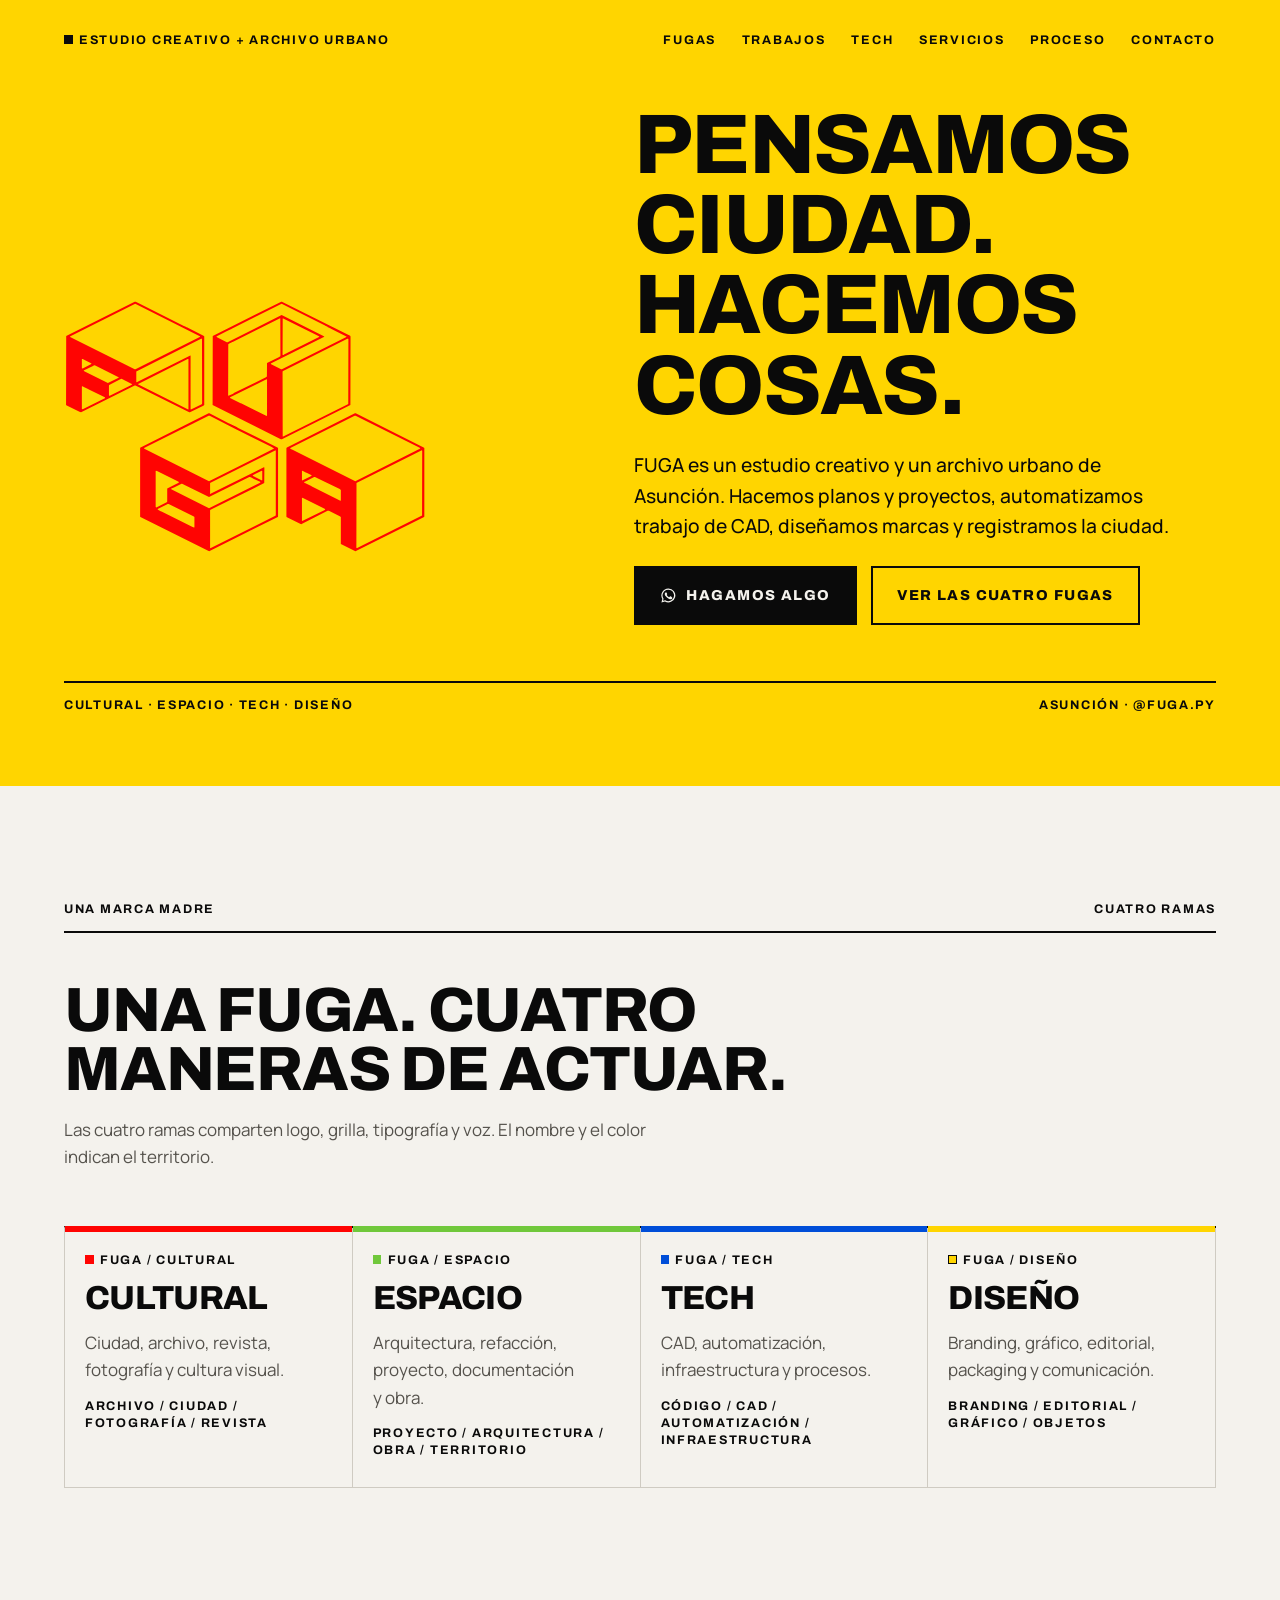
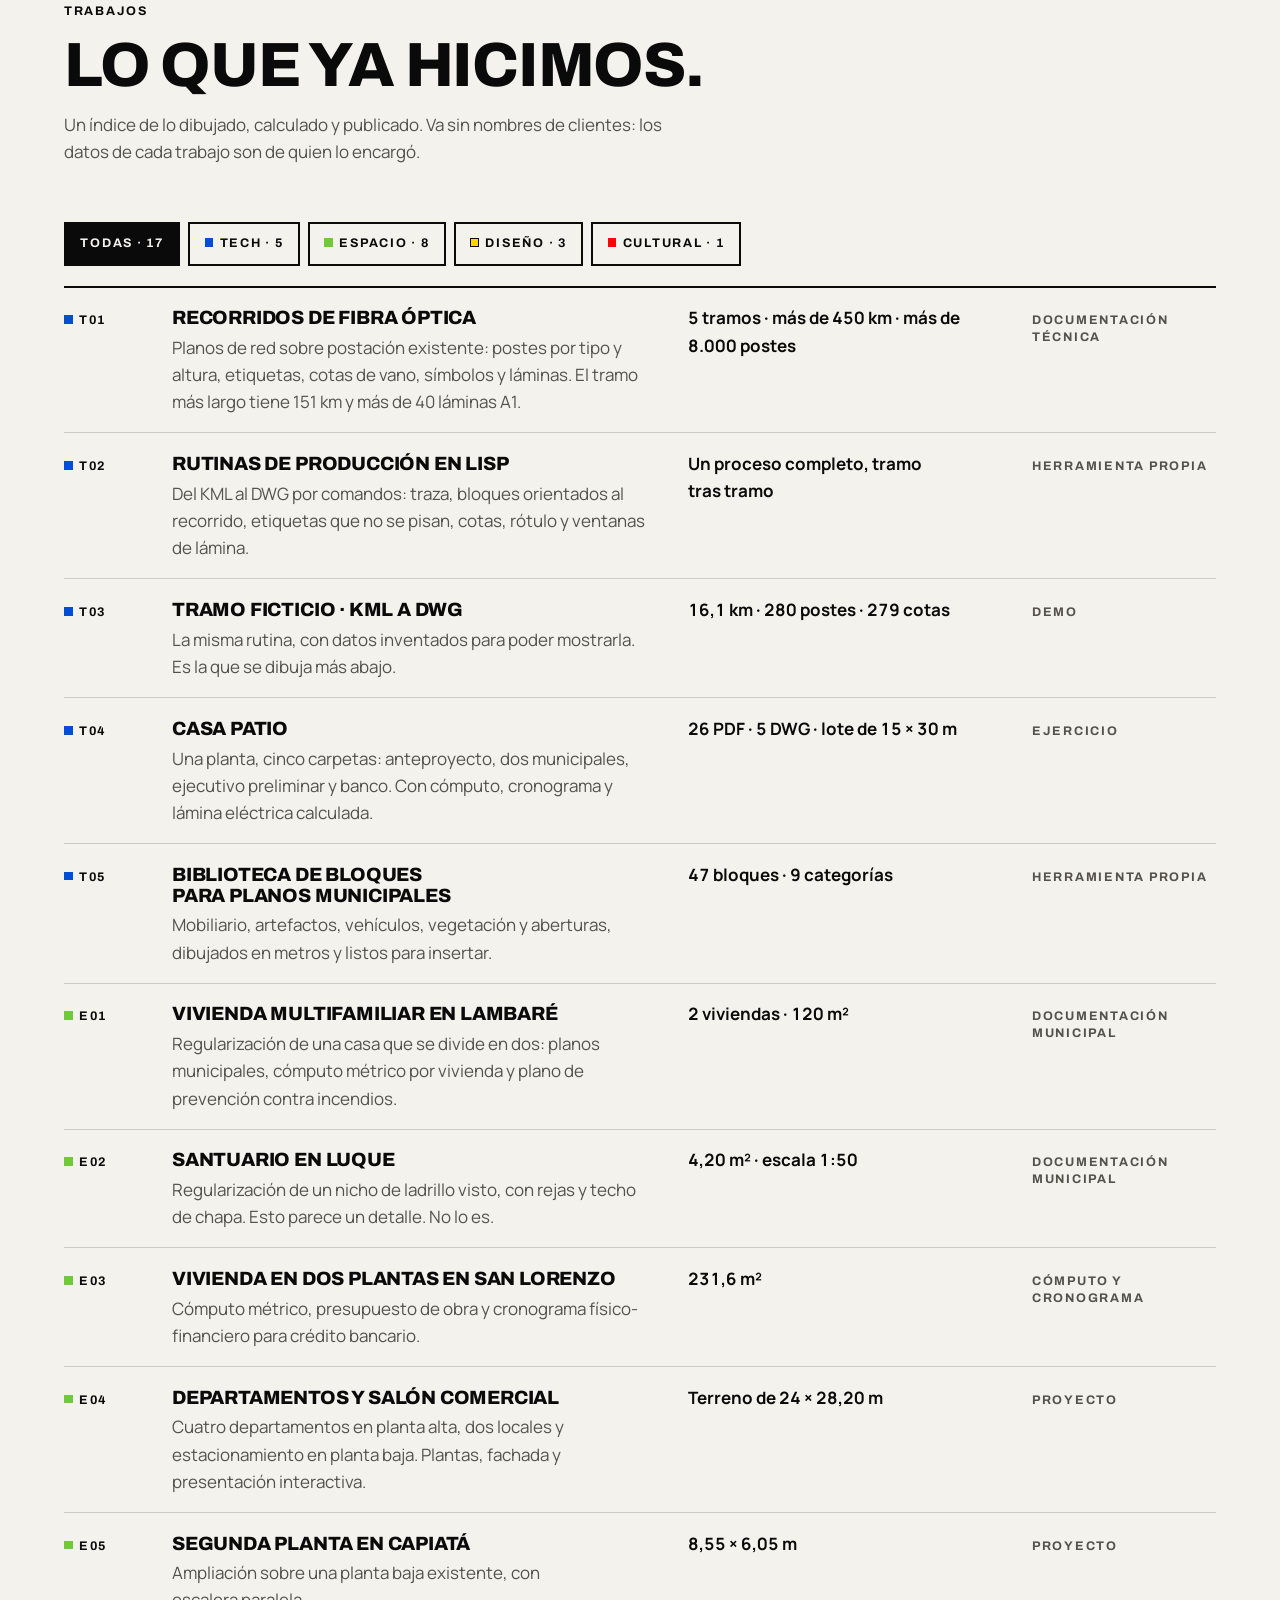
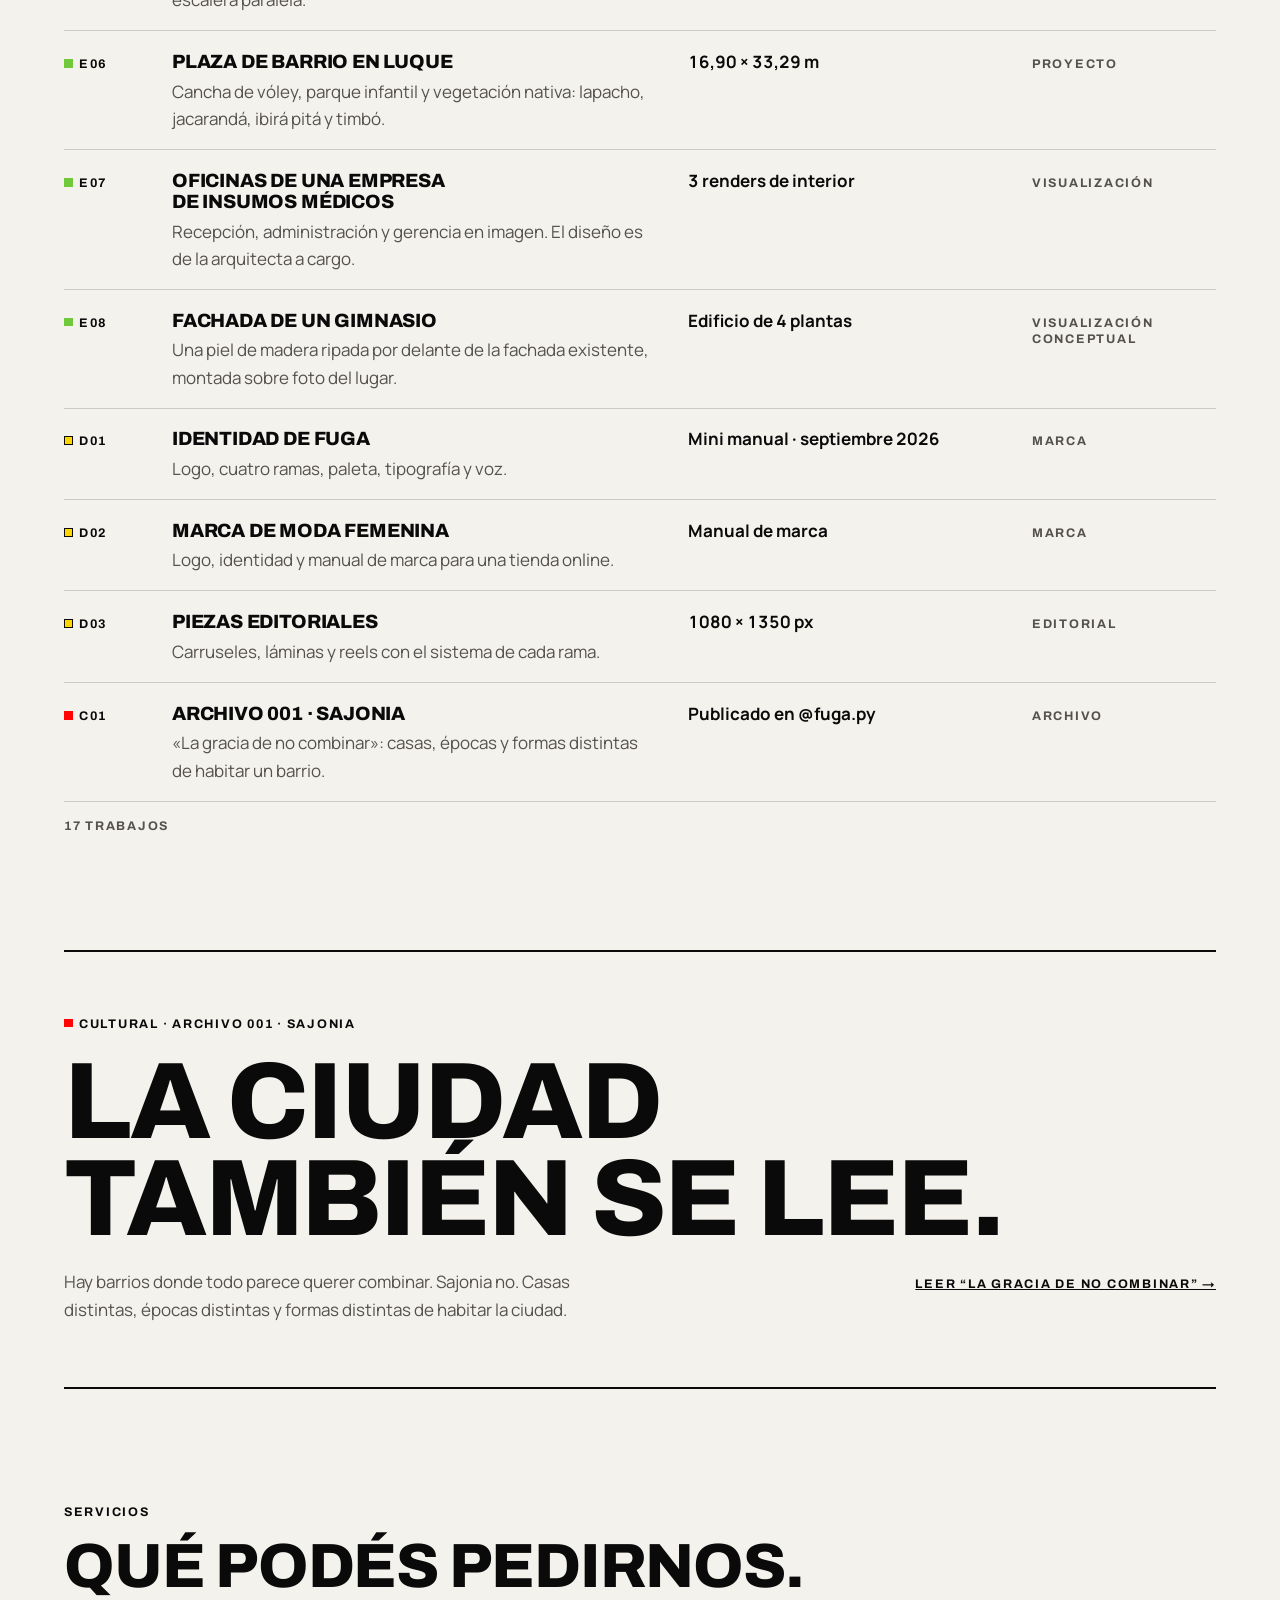
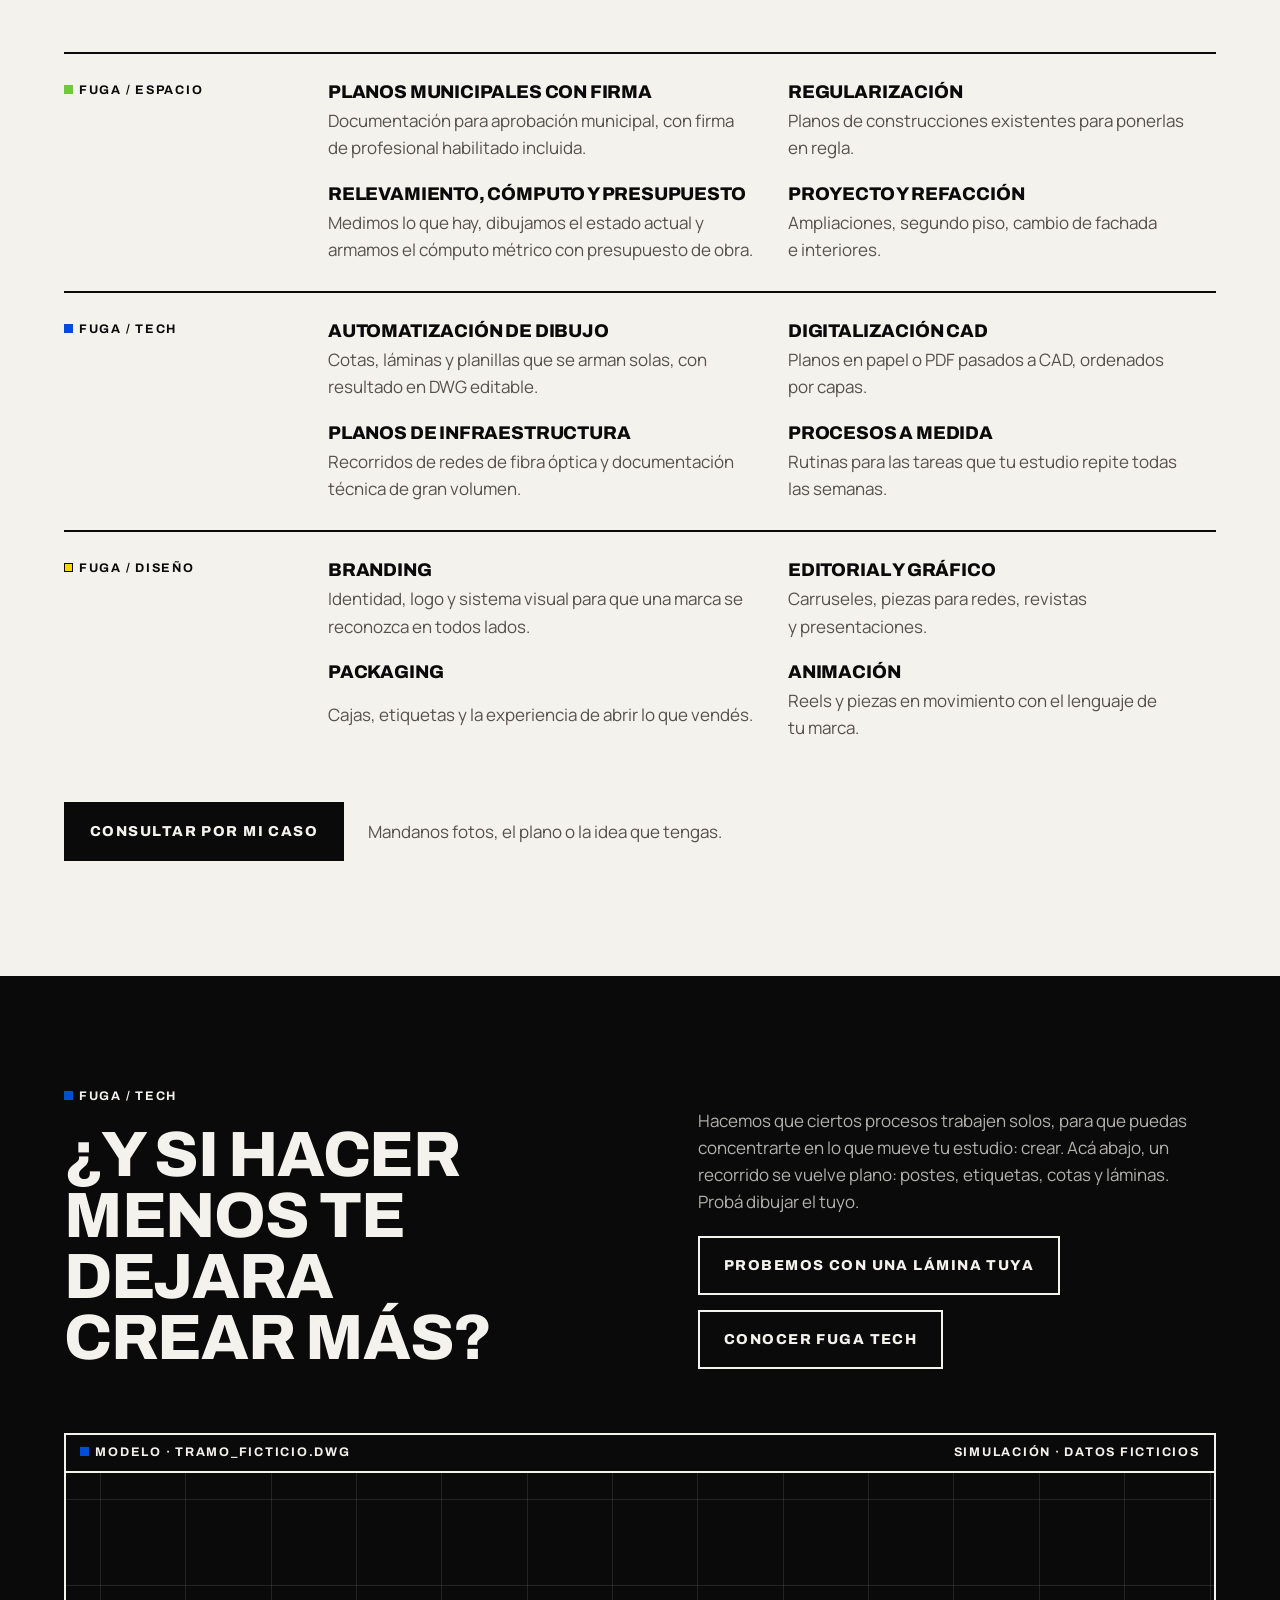
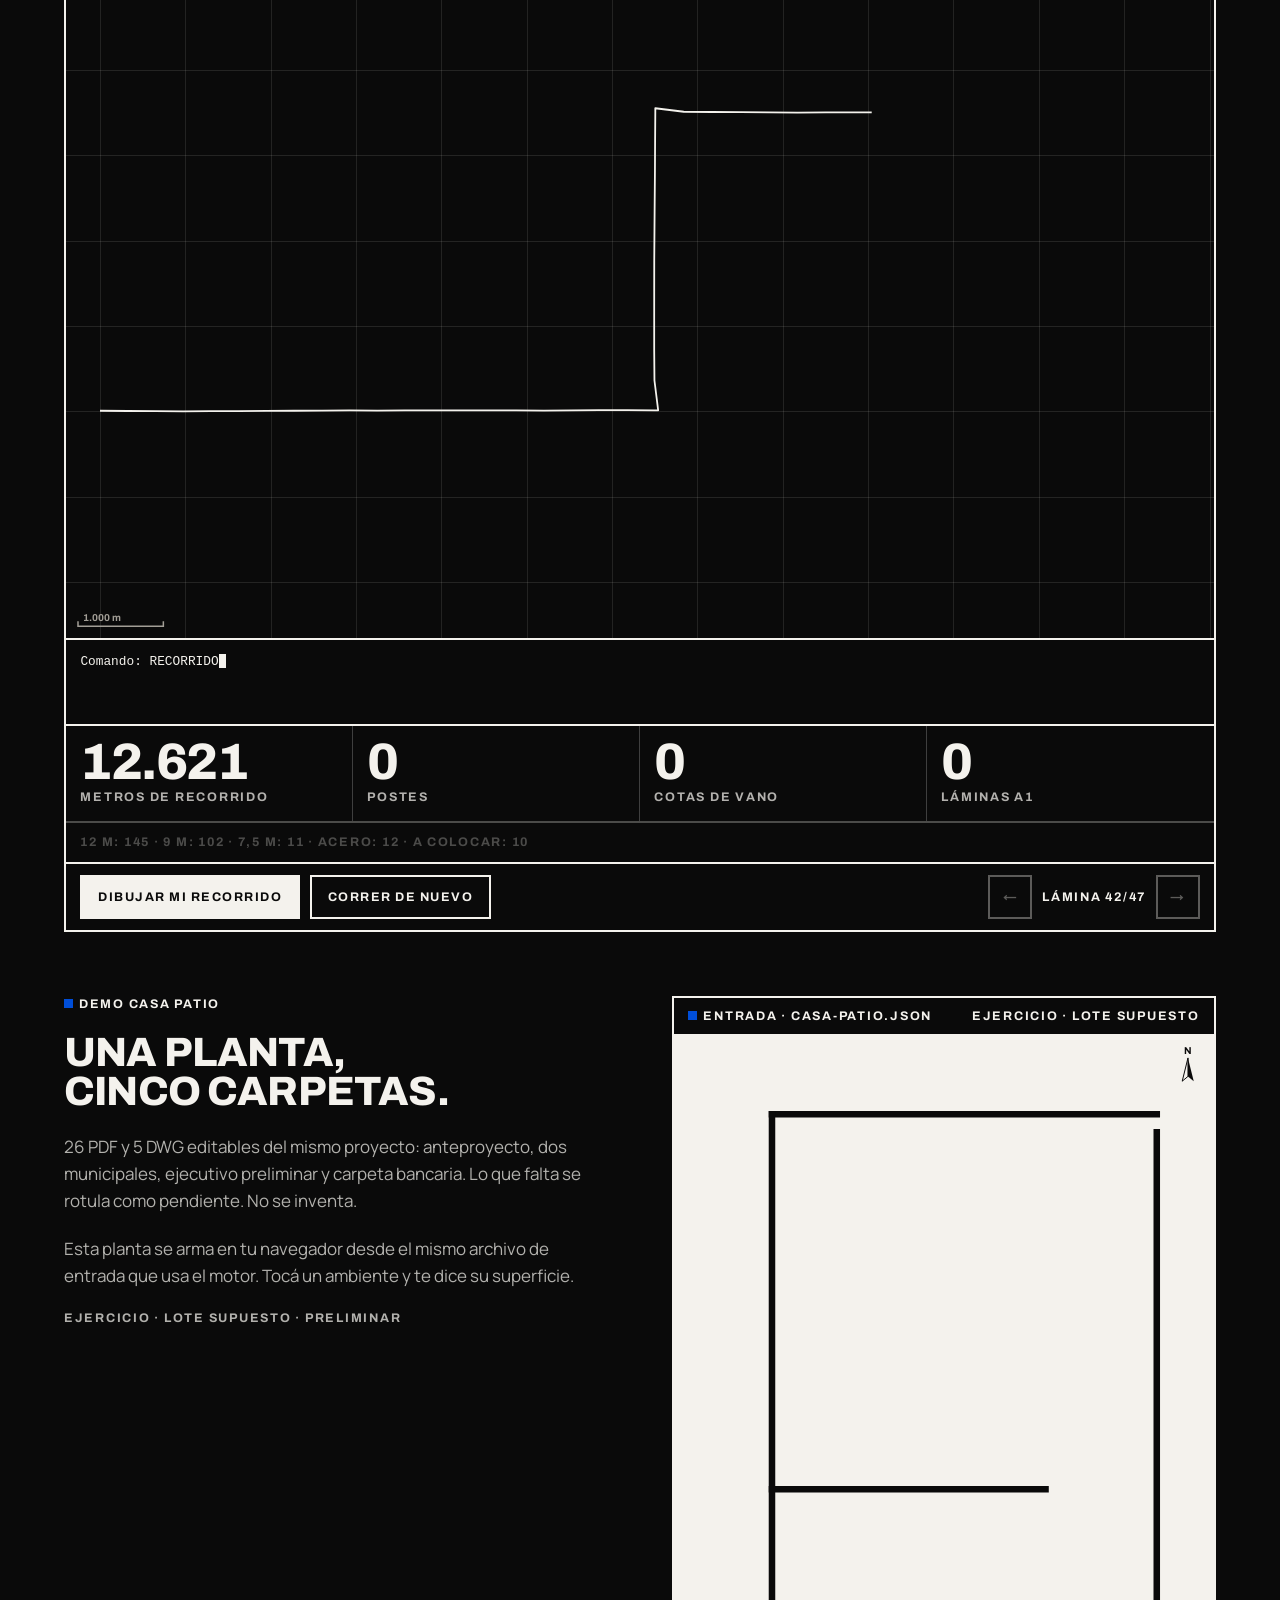
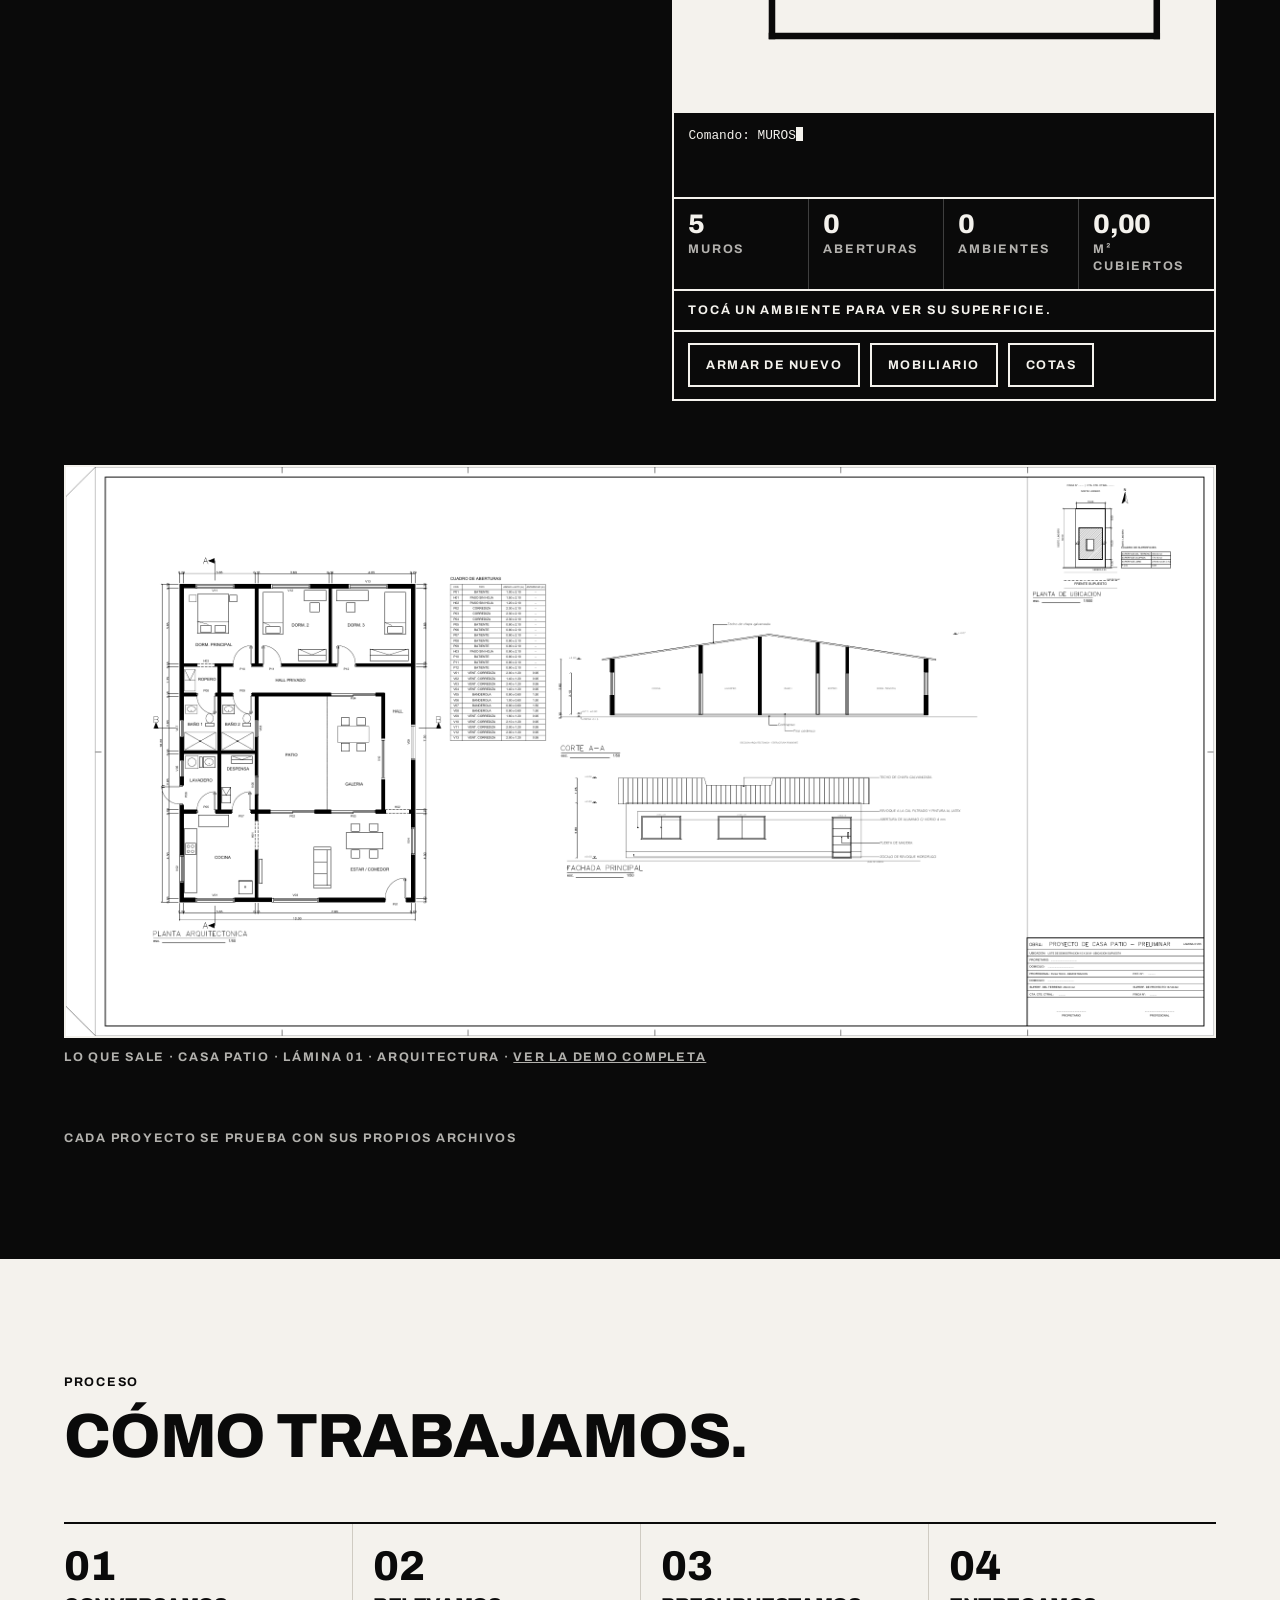
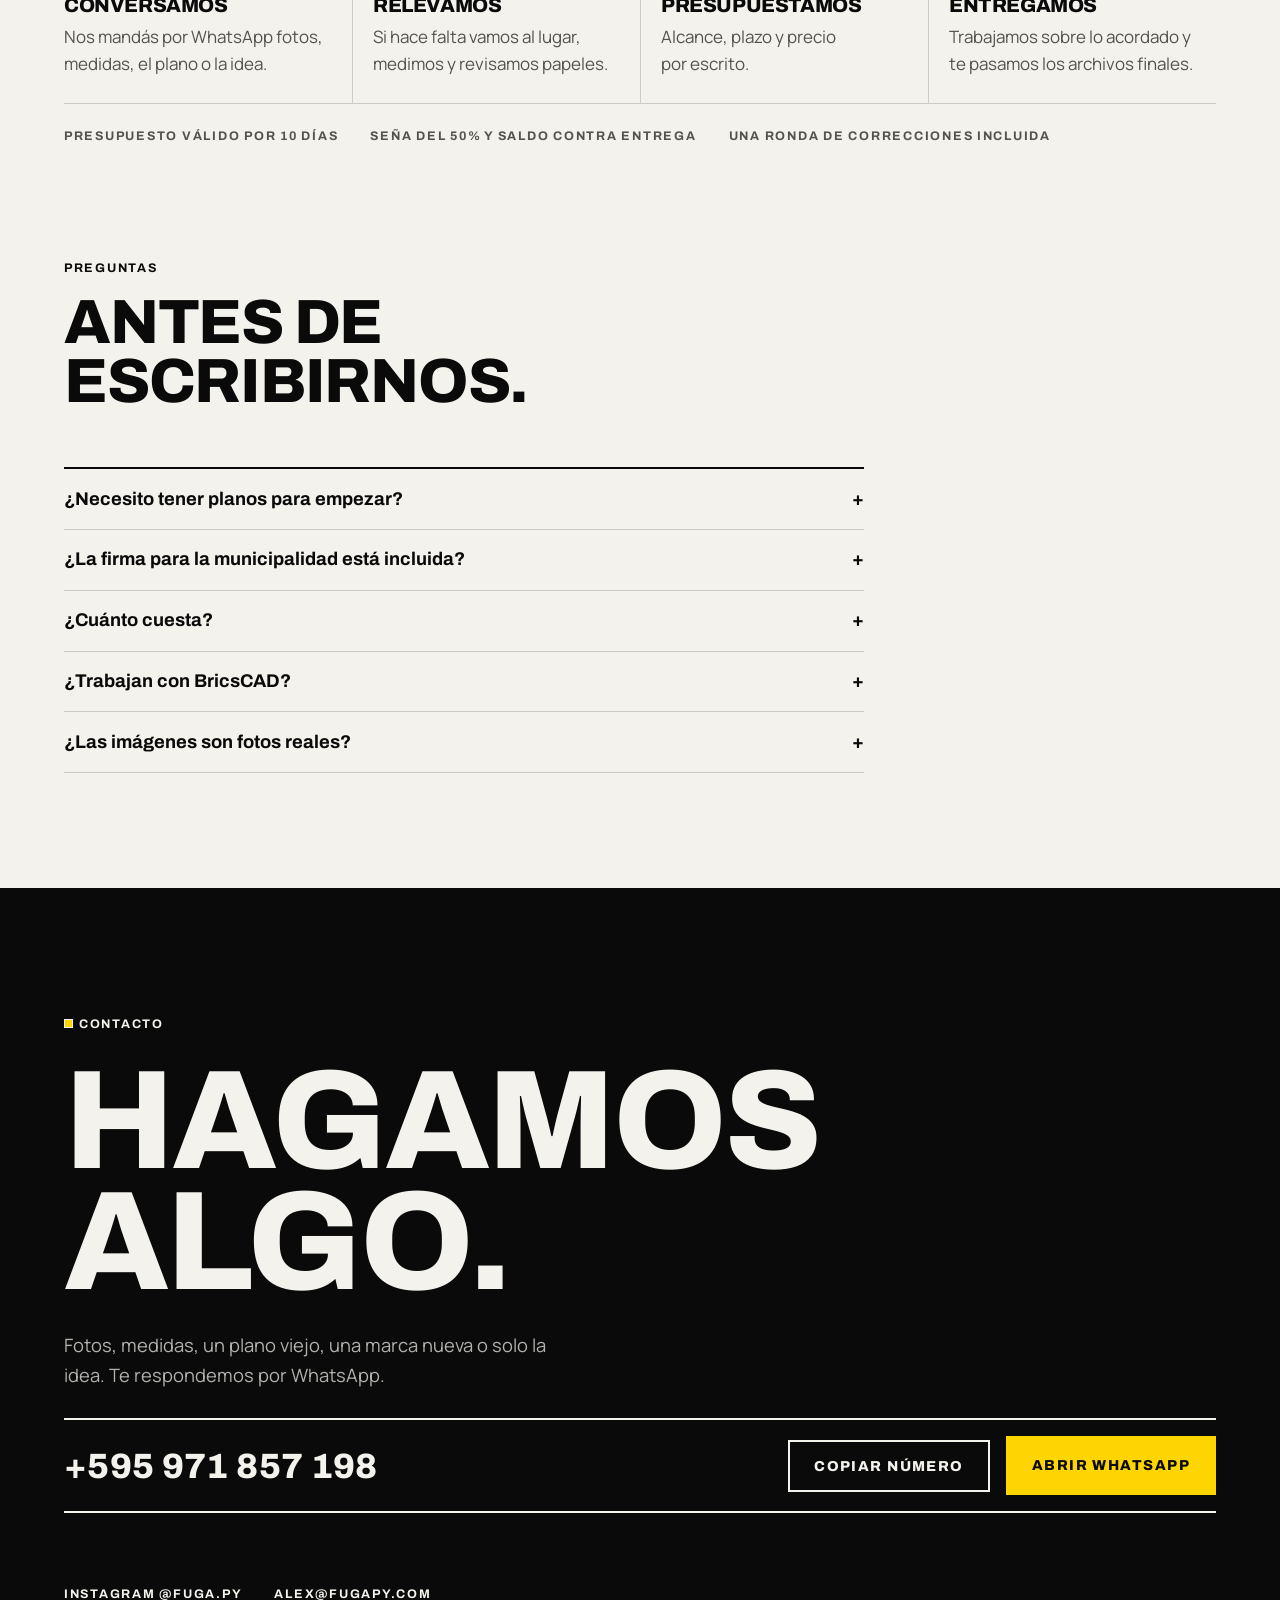
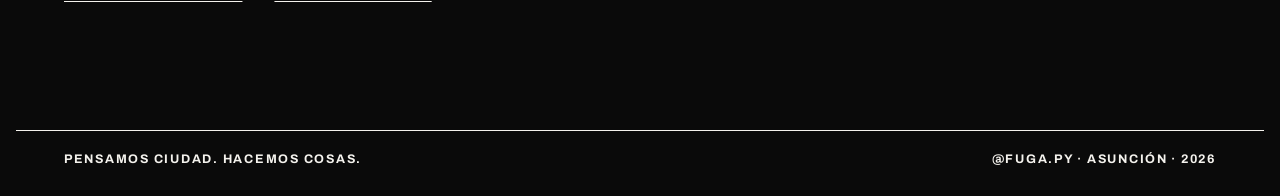
==== commit dff37600: "Sumar la demo de Casa Patio al inicio La planta se arma desde su archivo de entrada también en la po" ====
--- a/index.html
+++ b/index.html
@@ -37,7 +37,7 @@
 <link rel="preconnect" href="https://fonts.googleapis.com">
 <link rel="preconnect" href="https://fonts.gstatic.com" crossorigin>
 <link rel="stylesheet" href="https://fonts.googleapis.com/css2?family=Archivo:wght@500;700;800&family=Manrope:wght@400;600;700&display=swap">
-<link rel="stylesheet" href="/assets/demo.css?v=2">
+<link rel="stylesheet" href="/assets/demo.css?v=3">
 <style>
 html,body{margin:0}img{max-width:100%}[hidden]{display:none!important}
 /* Sistema FUGA (mini manual sep 2026): papel y tinta sostienen la grilla, amarillo firma la marca madre,
@@ -245,8 +245,14 @@
 .tech .wrap { grid-template-columns: minmax(0, 1fr); align-items: start; }
 .tech-head { display: grid; grid-template-columns: minmax(0, 1.1fr) minmax(0, 1fr); gap: 1.5rem clamp(2rem, 5vw, 4rem); align-items: end; }
 @media (max-width: 860px) { .tech-head { grid-template-columns: minmax(0, 1fr); } }
-.tech .cad-ctl button:hover { background: var(--bg); color: var(--fg); border-color: var(--bg); }
-.patio { display: grid; grid-template-columns: minmax(0, 1fr) minmax(0, 1.5fr); gap: 1.5rem clamp(2rem, 5vw, 4rem); align-items: center; }
+.tech .cad { --cad-ui: var(--bg); --cad-ui-on: var(--fg); }
+.patio .cad { width: 100%; max-width: 34rem; justify-self: end; }
+@media (max-width: 860px) { .patio .cad { max-width: none; } }
+.patio .cad-stats dd { font-size: clamp(1.5rem, 2.1vw, 1.8rem); }
+@media (max-width: 860px) { .patio .cad-stats dd { font-size: clamp(1.9rem, 6vw, 2.6rem); } }
+.sale { margin-top: clamp(1.5rem, 4vw, 2.5rem); }
+.sale a { color: inherit; }
+.patio { display: grid; grid-template-columns: minmax(0, 1fr) minmax(0, 1fr); gap: 1.5rem clamp(2rem, 5vw, 4rem); align-items: start; }
 @media (max-width: 860px) { .patio { grid-template-columns: minmax(0, 1fr); } }
 .patio h3 { font-size: clamp(1.7rem, 3.2vw, 2.6rem); }
 .lamina { margin: 0; display: grid; gap: .7rem; min-width: 0; }
@@ -565,13 +571,29 @@
           <span class="label"><span class="sq sq--blue"></span>Demo Casa Patio</span>
           <h3>Una planta, cinco carpetas.</h3>
           <p class="muted">26 PDF y 5 DWG editables del mismo proyecto: anteproyecto, dos municipales, ejecutivo preliminar y carpeta bancaria. Lo que falta se rotula como pendiente. No se inventa.</p>
+          <p class="muted">Esta planta se arma en tu navegador desde el mismo archivo de entrada que usa el motor. Tocá un ambiente y te dice su superficie.</p>
           <p class="label muted">Ejercicio · lote supuesto · preliminar</p>
         </div>
-        <figure class="lamina">
-          <img src="[data-uri]" width="2396" height="1188" loading="lazy" alt="Lámina 01 de Casa Patio: planta arquitectónica, cuadro de aberturas, corte A-A, fachada principal y planta de ubicación.">
-          <figcaption class="label muted">Casa Patio · lámina 01 · arquitectura</figcaption>
+        <figure class="cad cad--papel" id="planta">
+          <div class="cad-bar label"><span><span class="sq sq--blue"></span>Entrada · casa-patio.json</span><span>Ejercicio · lote supuesto</span></div>
+          <div class="cad-view cad-view--planta">
+            <canvas role="img" aria-label="Planta de Casa Patio que se arma por pasos: 14 muros, 28 aberturas, 14 ambientes con su superficie, mobiliario y cotas."></canvas>
+          </div>
+          <pre class="cad-cmd" aria-label="Línea de comandos"></pre>
+          <dl class="cad-stats">
+            <div><dd data-n="muros">14</dd><dt class="label">Muros</dt></div>
+            <div><dd data-n="aberturas">28</dd><dt class="label">Aberturas</dt></div>
+            <div><dd data-n="ambientes">14</dd><dt class="label">Ambientes</dt></div>
+            <div><dd data-n="sup">157,86</dd><dt class="label">m² cubiertos</dt></div>
+          </dl>
+          <p class="cad-computo label on" data-t="info" aria-live="polite">Tocá un ambiente para ver su superficie.</p>
+          <div class="cad-ctl label"><button type="button" data-act="run">Armar de nuevo</button><button type="button" data-act="mob" aria-pressed="true">Mobiliario</button><button type="button" data-act="cot" aria-pressed="true">Cotas</button></div>
         </figure>
       </div>
+      <figure class="lamina sale">
+        <a href="/assets/casa-patio-arquitectura.png" target="_blank" rel="noopener"><img src="/assets/casa-patio-arquitectura.png" width="2396" height="1188" loading="lazy" alt="Lámina 01 de Casa Patio: planta arquitectónica, cuadro de aberturas, corte A-A, fachada principal y planta de ubicación."></a>
+        <figcaption class="label muted">Lo que sale · Casa Patio · lámina 01 · arquitectura · <a href="/tech/#vivienda">ver la demo completa</a></figcaption>
+      </figure>
       <p class="label muted">Cada proyecto se prueba con sus propios archivos</p>
     </div>
   </section>
@@ -640,10 +662,14 @@
 
 <script src="/assets/fibra-data.js?v=2"></script>
 <script src="/assets/fibra.js?v=2"></script>
+<script src="/assets/casa-patio-data.js?v=2"></script>
+<script src="/assets/planta.js?v=2"></script>
 <script>
 (function () {
   var demo = document.getElementById('demo');
   if (demo && window.fugaFibra) fugaFibra(demo, window.FUGA_TRAMO);
+  var planta = document.getElementById('planta');
+  if (planta && window.fugaPlanta) fugaPlanta(planta, window.FUGA_CASA);
 
   // Índice de trabajos: filtro por rama
   var botones = [].slice.call(document.querySelectorAll('.filtro')), filas = [].slice.call(document.querySelectorAll('#indice .item')), cuenta = document.getElementById('cuenta');
--- a/assets/demo.css
+++ b/assets/demo.css
@@ -21,7 +21,7 @@
 .cad-computo:not(.on) { opacity: .28; }
 .cad-ctl { display: flex; flex-wrap: wrap; gap: .6rem; align-items: center; padding: .7rem .9rem; border-top: 2px solid currentColor; }
 .cad-ctl button { font: inherit; color: inherit; background: transparent; border: 2px solid currentColor; padding: .65rem 1rem; min-height: 2.75rem; cursor: pointer; letter-spacing: .12em; text-transform: inherit; }
-.cad-ctl button:hover:not(:disabled), .cad-ctl button.cad-main { background: #F4F2ED; color: #0A0A0A; border-color: #F4F2ED; }
+.cad-ctl button:hover:not(:disabled), .cad-ctl button.cad-main { background: var(--cad-ui, #F4F2ED); color: var(--cad-ui-on, #0A0A0A); border-color: var(--cad-ui, #F4F2ED); }
 .cad-ctl button.cad-main:hover { background: transparent; color: inherit; border-color: currentColor; }
 .cad-ctl button:disabled { opacity: .35; cursor: default; }
 .cad-ctl button[aria-pressed="false"] { opacity: .5; text-decoration: line-through; }
